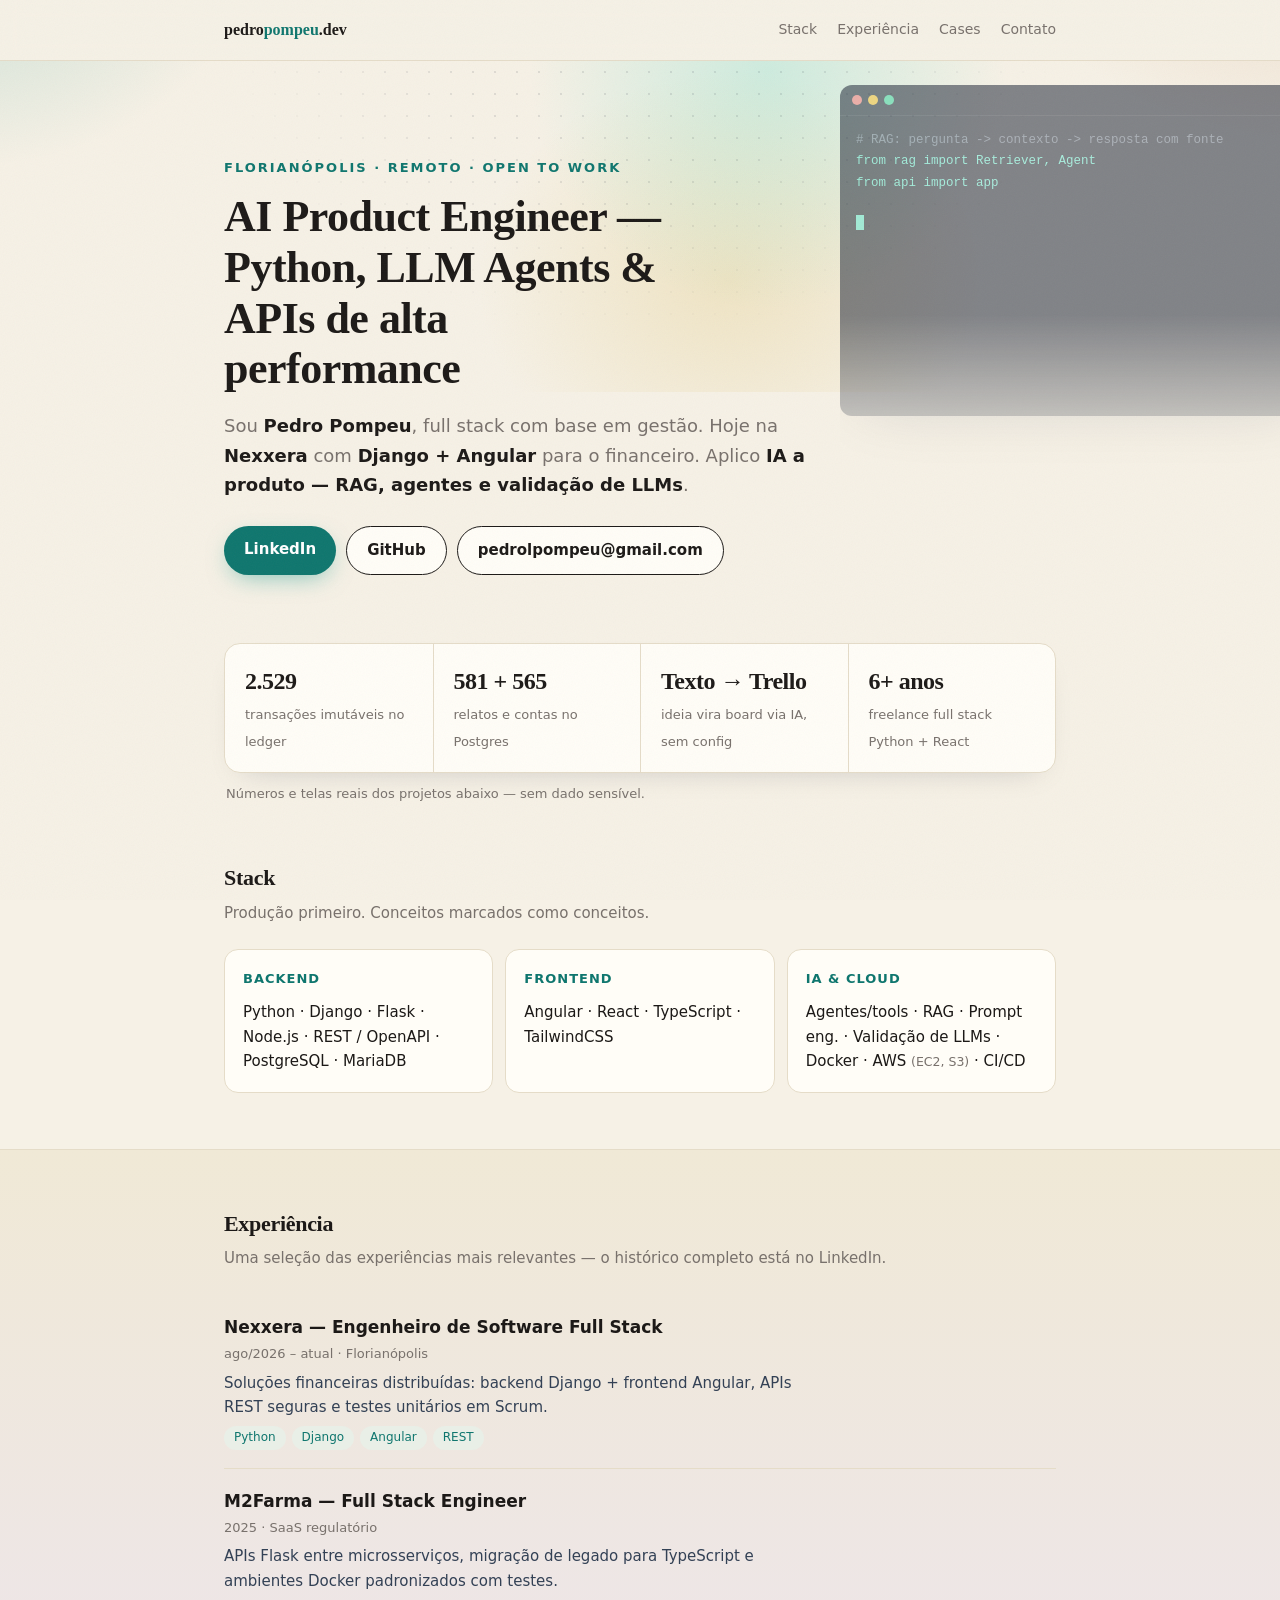
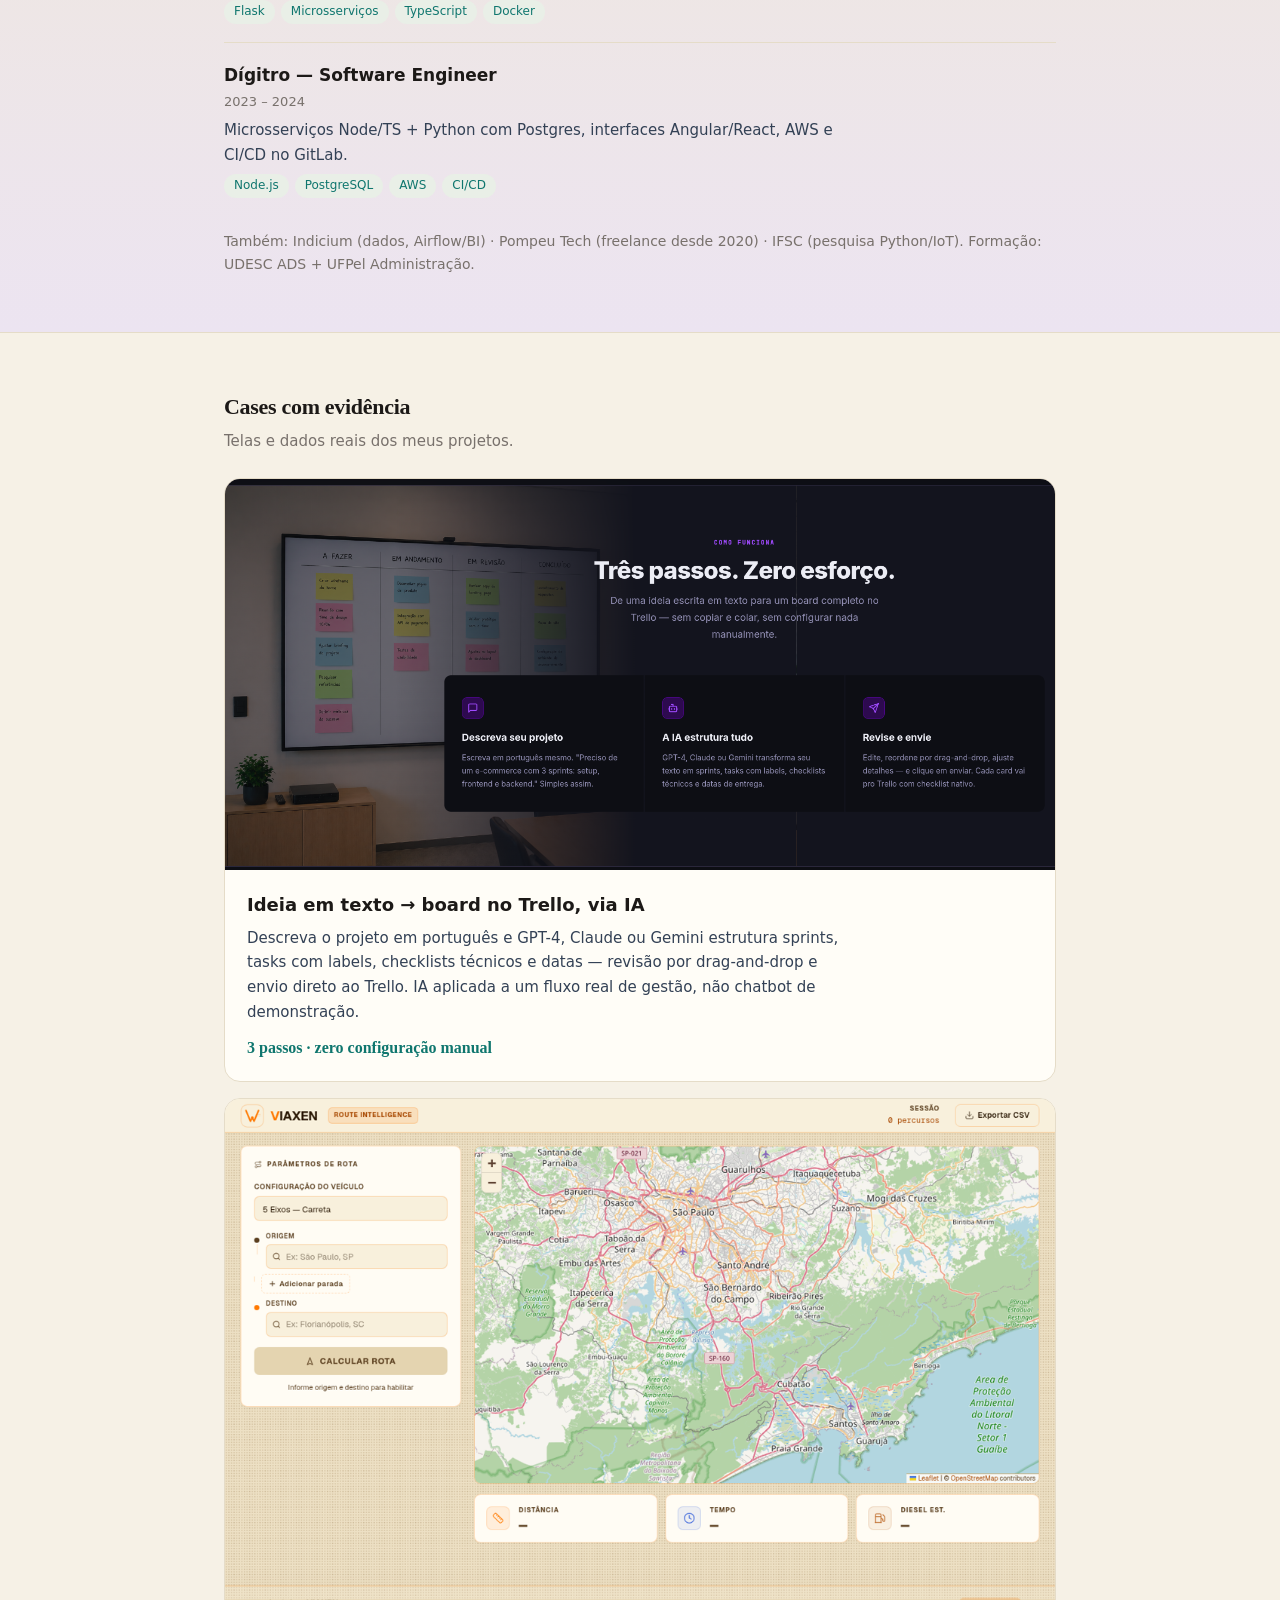
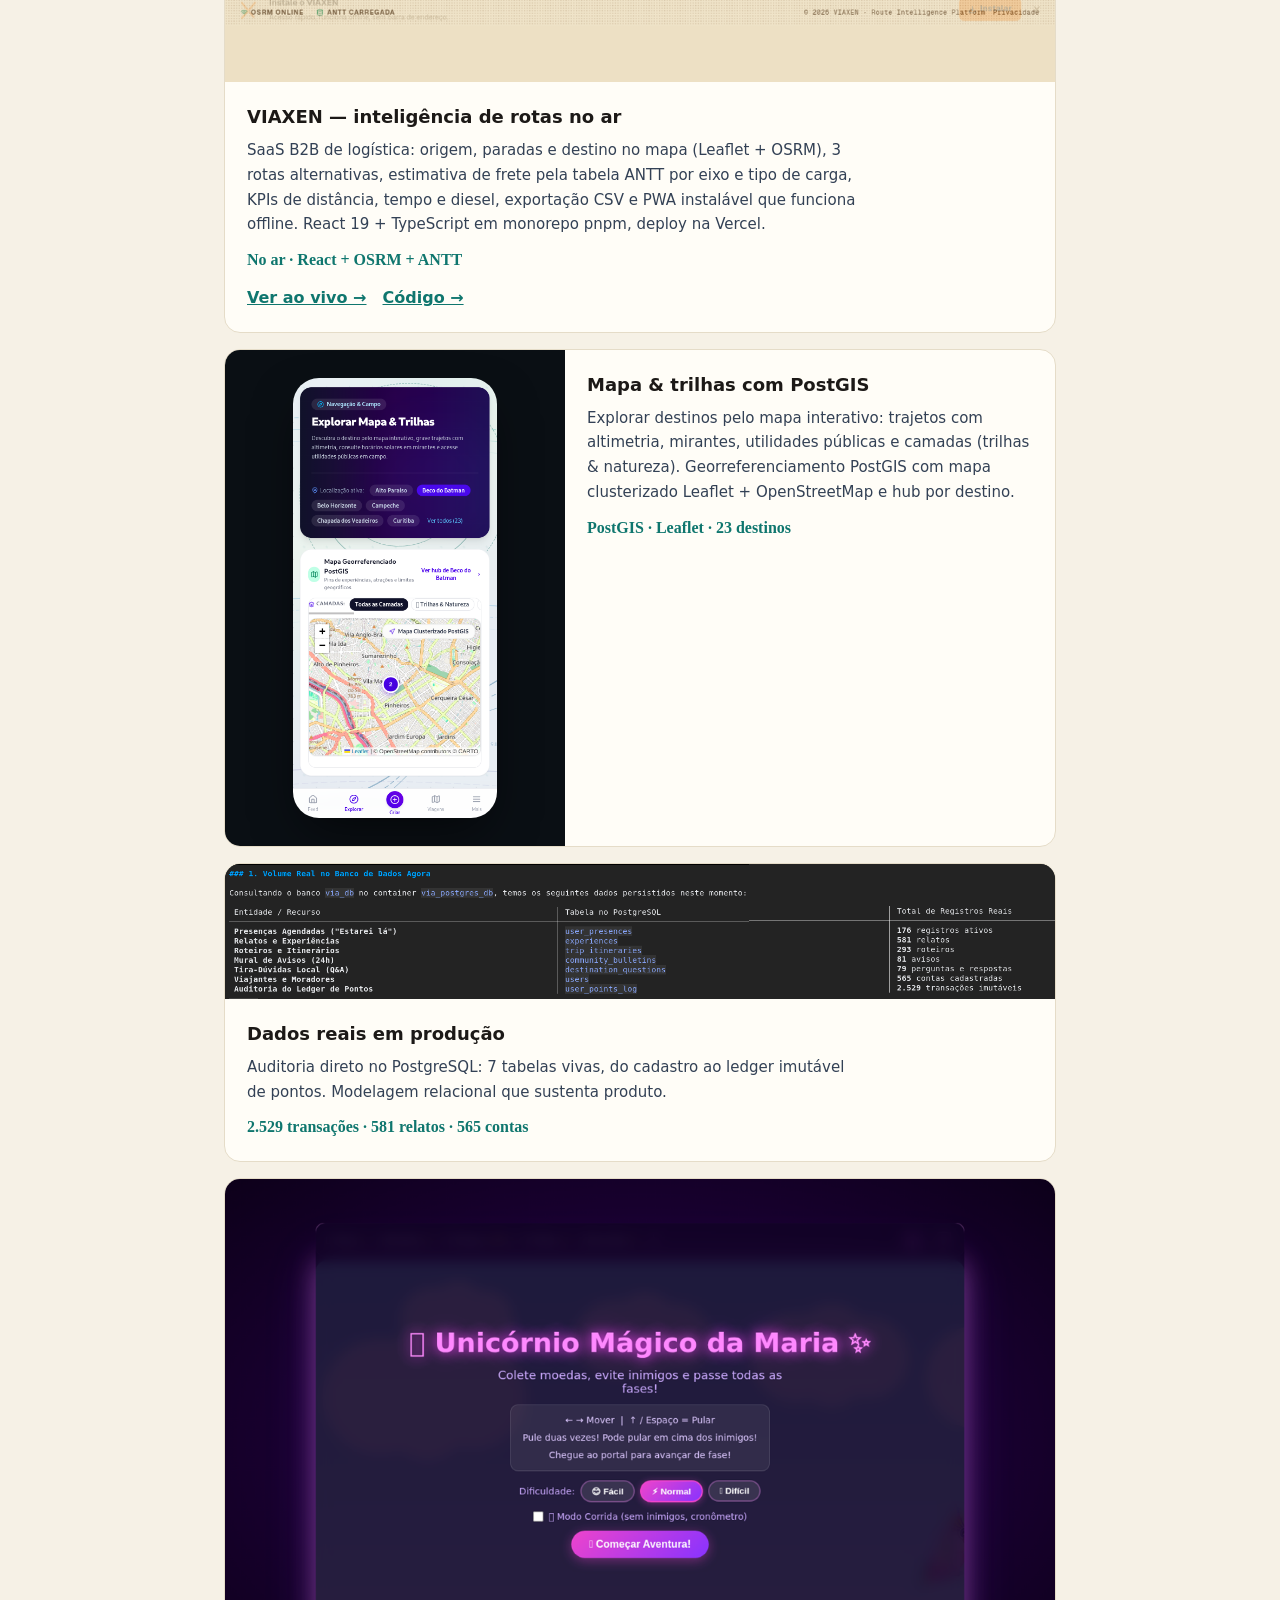
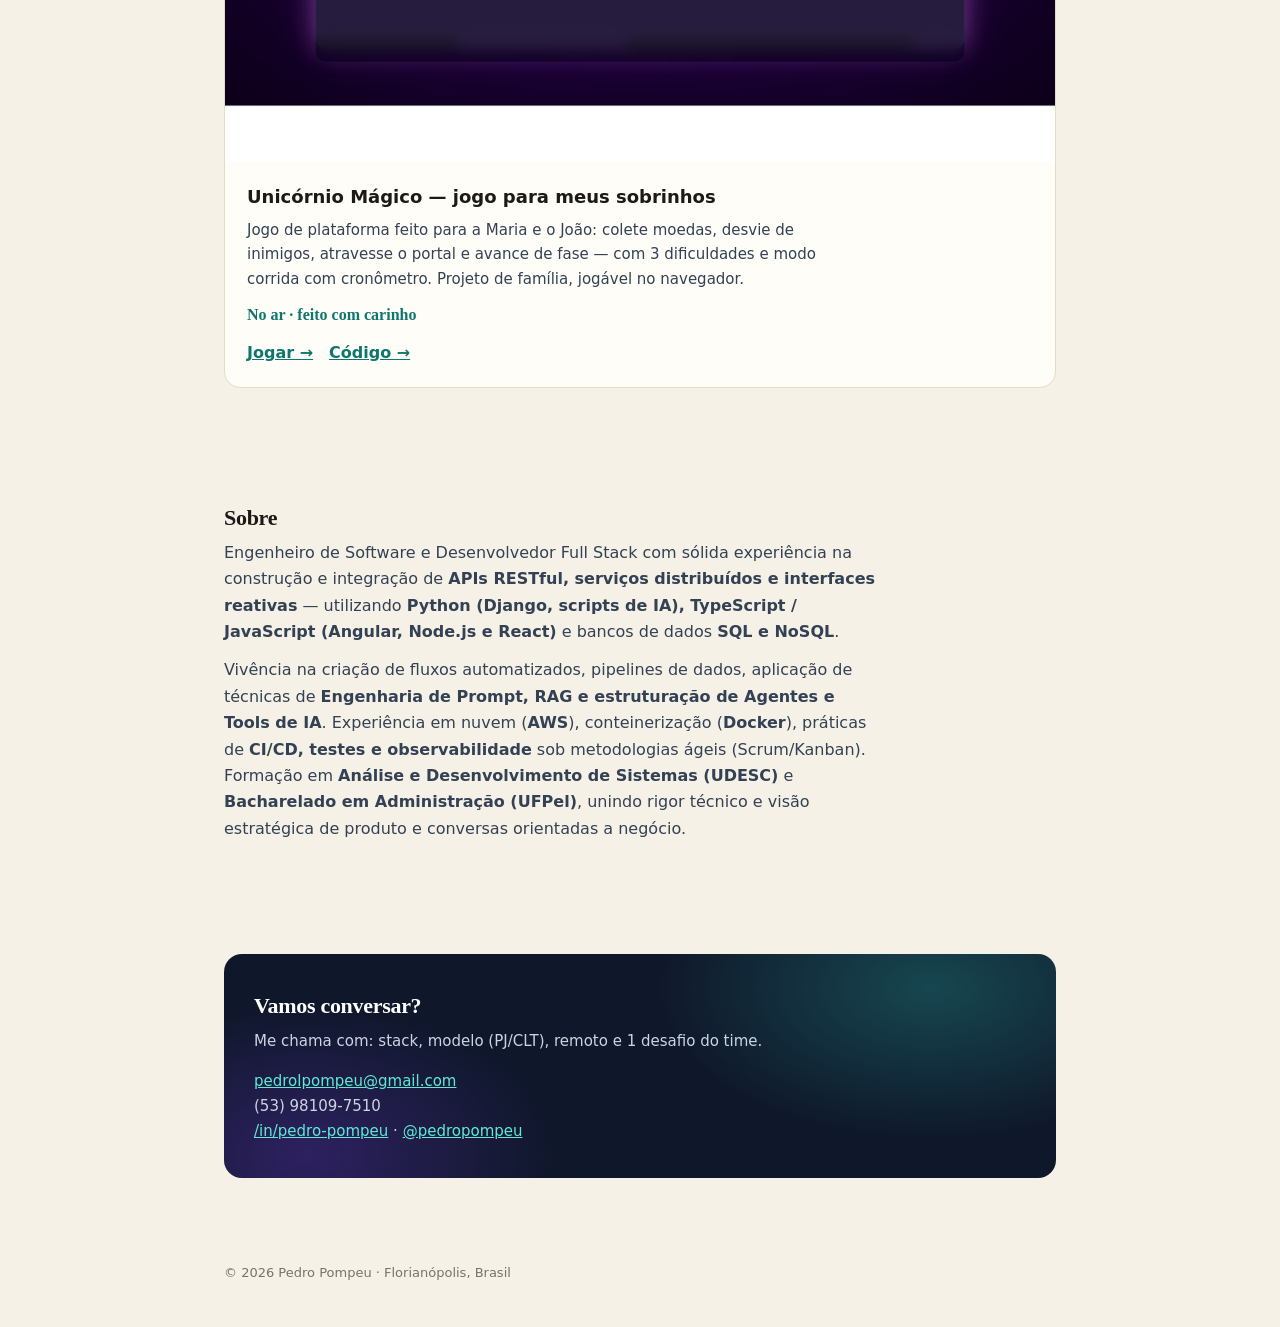
==== index.html @ a9ca07fe "feat: add AI Product Engineer portfolio page" ====
<!DOCTYPE html>
<html lang="pt-BR">
<head>
<meta charset="UTF-8">
<meta name="viewport" content="width=device-width, initial-scale=1.0">
<title>Pedro Pompeu — AI Product Engineer</title>
<meta name="description" content="Pedro Luiz Pompeu da Silva — Engenheiro de Software Full Stack. Python, Django, Angular, LLMs e RAG. APIs, microsserviços e dados. Florianópolis / Remoto.">
<link rel="icon" href="data:image/svg+xml,%3Csvg xmlns='http://www.w3.org/2000/svg' viewBox='0 0 64 64'%3E%3Crect width='64' height='64' rx='14' fill='%230d9488'/%3E%3Ctext x='32' y='44' font-family='system-ui' font-size='36' font-weight='800' fill='white' text-anchor='middle'%3EP%3C/text%3E%3C/svg%3E">
<style>
:root{--bg:#F6F1E6;--paper:#FFFDF7;--ink:#1C1917;--mut:#78716C;--line:#E5DCC8;--acc:#0F766E;--acc-soft:#E9EFE7}
*{box-sizing:border-box;margin:0;padding:0}
html{scroll-behavior:smooth}
body{background:var(--bg);color:var(--ink);font-family:system-ui,-apple-system,"Segoe UI",Roboto,sans-serif;line-height:1.65;-webkit-font-smoothing:antialiased;overflow-x:hidden}
body::after{content:"";position:fixed;inset:0;pointer-events:none;z-index:50;opacity:.07;background-image:url("data:image/svg+xml,%3Csvg xmlns='http://www.w3.org/2000/svg' width='140' height='140'%3E%3Cfilter id='n'%3E%3CfeTurbulence type='fractalNoise' baseFrequency='.9' numOctaves='2'/%3E%3C/filter%3E%3Crect width='140' height='140' filter='url(%23n)' opacity='.6'/%3E%3C/svg%3E")}
.wrap{max-width:880px;margin:0 auto;padding:0 24px;position:relative}
a{color:var(--acc)}
header{position:sticky;top:0;background:rgba(246,241,230,.9);backdrop-filter:blur(10px);border-bottom:1px solid var(--line);z-index:20}
nav{display:flex;align-items:center;justify-content:space-between;height:60px}
.brand{font-weight:800;color:var(--ink);text-decoration:none}.brand span{color:var(--acc)}
.menu{display:flex;gap:20px;font-size:14px}.menu a{color:var(--mut);text-decoration:none}.menu a:hover{color:var(--ink)}
@media(max-width:640px){.menu{display:none}}
.hero{position:relative;padding:96px 0 60px;overflow:hidden}
.hero::before{content:"";position:absolute;inset:-40% -20% auto;height:560px;background:radial-gradient(420px 320px at 12% 20%,rgba(13,148,136,.20),transparent 70%),radial-gradient(480px 360px at 88% 10%,rgba(196,132,88,.24),transparent 70%),radial-gradient(360px 300px at 55% 80%,rgba(212,175,55,.20),transparent 70%);pointer-events:none}
.hero::after{content:"";position:absolute;inset:0;background-image:radial-gradient(rgba(15,23,42,.10) 1px,transparent 1px);background-size:22px 22px;mask-image:radial-gradient(560px 380px at 50% 0%,#000 30%,transparent 75%);pointer-events:none}
.codebg{position:absolute;top:24px;right:-40px;width:min(480px,60vw);height:420px;overflow:hidden;opacity:.5;pointer-events:none;mask-image:linear-gradient(180deg,#000 55%,transparent 98%);-webkit-mask-image:linear-gradient(180deg,#000 55%,transparent 98%)}
.codebg .win{background:#0f172a;border-radius:12px;box-shadow:0 24px 60px -24px rgba(15,23,42,.45);overflow:hidden}
.codebg .bar{display:flex;gap:6px;padding:10px 12px;border-bottom:1px solid rgba(255,255,255,.08)}
.codebg .bar i{width:10px;height:10px;border-radius:50%;background:#334155;display:block}
.codebg .bar i:first-child{background:#f87171}.codebg .bar i:nth-child(2){background:#fbbf24}.codebg .bar i:nth-child(3){background:#34d399}
#typed{padding:14px 16px;font-family:ui-monospace,SFMono-Regular,Menlo,Consolas,monospace;font-size:12.5px;line-height:1.7;color:#cbd5e1;min-height:300px;white-space:pre-wrap}
#typed .k{color:#5eead4}#typed .s{color:#fbbf24}#typed .c{color:#64748b}#typed .f{color:#a5b4fc}
#typed .caret{display:inline-block;width:8px;height:15px;background:#5eead4;vertical-align:-2px;animation:blink 1s steps(1) infinite}
@keyframes blink{50%{opacity:0}}
#glow{position:absolute;width:520px;height:520px;border-radius:50%;pointer-events:none;background:radial-gradient(circle,rgba(45,212,191,.20),transparent 65%);transform:translate(-50%,-50%);left:60%;top:10px;transition:left .18s ease-out,top .18s ease-out}
.eyebrow{color:var(--acc);font-size:13px;font-weight:700;letter-spacing:2px;text-transform:uppercase;position:relative}
h1{font-size:clamp(30px,4.6vw,44px);line-height:1.15;letter-spacing:-.5px;margin:14px 0 16px;max-width:20ch;position:relative}
.lead{color:var(--mut);font-size:18px;max-width:54ch;position:relative}
.lead b{color:var(--ink)}
.cta{display:flex;flex-wrap:wrap;gap:10px;margin-top:26px;position:relative}
.btn{display:inline-block;padding:11px 20px;border-radius:999px;font-weight:700;font-size:15px;text-decoration:none;transition:transform .15s ease,box-shadow .15s ease}
.btn:hover{transform:translateY(-2px)}
.btn-p{background:var(--acc);color:#fff;box-shadow:0 8px 24px -8px rgba(13,148,136,.55)}.btn-p:hover{background:#0f766e}
.btn-g{border:1.5px solid var(--ink);color:var(--ink);background:var(--paper)}.btn-g:hover{border-color:var(--ink)}
@media(max-width:900px){.codebg{opacity:.18;right:-120px}}
.metrics{display:grid;grid-template-columns:repeat(4,1fr);border:1px solid var(--line);border-radius:16px;overflow:hidden;margin:8px 0;background:var(--paper);box-shadow:0 12px 32px -20px rgba(15,23,42,.25)}
@media(max-width:640px){.metrics{grid-template-columns:repeat(2,1fr)}}
.m{padding:18px 20px;border-left:1px solid var(--line)}.m:first-child{border-left:0}
@media(max-width:640px){.m:nth-child(3){border-left:0}.m{border-top:1px solid var(--line)}.m:nth-child(-n+2){border-top:0}}
.m b{font-size:24px;display:block;letter-spacing:-.5px}
h1,h2,.brand,.m b,.case .num{font-family:Georgia,'Times New Roman',serif}.m span{color:var(--mut);font-size:13px}
.src{color:var(--mut);font-size:13px;margin:10px 2px 0}
section{padding:56px 0}
.band{background:linear-gradient(180deg,#F0E9D6 0%,#ECE4F1 100%);border-top:1px solid var(--line);border-bottom:1px solid var(--line)}
h2{font-size:22px;letter-spacing:-.3px;margin-bottom:4px}
.kicker{color:var(--mut);font-size:15px;margin-bottom:24px}
.grid3{display:grid;grid-template-columns:repeat(3,1fr);gap:12px}
@media(max-width:640px){.grid3{grid-template-columns:1fr}}
.skill{border:1px solid var(--line);border-radius:14px;padding:18px;background:var(--paper);transition:transform .15s ease,box-shadow .15s ease}
.skill:hover{transform:translateY(-3px);box-shadow:0 16px 32px -20px rgba(15,23,42,.3)}
.skill h3{font-size:13px;text-transform:uppercase;letter-spacing:1px;color:var(--acc);margin-bottom:10px}
.skill p{font-size:15px}
.skill small{color:var(--mut)}
.job{padding:18px 0;border-top:1px solid var(--line)}
.job:first-of-type{border-top:0}
.job h3{font-size:17px}
.job .when{color:var(--mut);font-size:13px;margin:2px 0 6px}
.job p{color:#334155;font-size:15px;max-width:64ch}
.tag{display:inline-block;font-size:12px;background:var(--acc-soft);color:#0f766e;border-radius:999px;padding:2px 10px;margin:6px 6px 0 0}
.more{color:var(--mut);font-size:14px;padding-top:14px}
.cases{display:grid;grid-template-columns:1fr;gap:16px}
.case{border:1px solid var(--line);border-radius:16px;overflow:hidden;background:var(--paper);transition:transform .18s ease,box-shadow .18s ease}
.case:hover{transform:translateY(-4px);box-shadow:0 24px 48px -24px rgba(15,23,42,.35)}
.case.wide{grid-column:1/-1}
.case img{display:block;width:100%;height:auto;background:#0a0f14}
.hbox{display:grid;grid-template-columns:340px 1fr}
.hbox .shot{background:#0a0f14;display:flex;align-items:center;justify-content:center;padding:28px 20px}
.hbox .shot img{width:auto;max-width:100%;height:440px;border-radius:26px;box-shadow:0 20px 50px -12px rgba(0,0,0,.6)}
@media(max-width:720px){.hbox{grid-template-columns:1fr}.hbox .shot img{height:400px}}
.dbgrid{display:grid;grid-template-columns:1.71fr 1fr;gap:0;background:#0a0f14}
.dbgrid img{display:block;width:100%;height:auto}
@media(max-width:720px){.dbgrid{grid-template-columns:1fr}}
.case .body{padding:20px 22px}
.case h3{font-size:18px;margin-bottom:6px}
.case p{color:#334155;font-size:15px;max-width:64ch}
.case .num{display:inline-block;margin-top:10px;font-weight:800;color:var(--acc)}
.ext{display:block;margin-top:12px}.ext a{font-weight:700;margin-right:16px}
.about p{font-size:16px;color:#334155;max-width:64ch}
.contact-card{position:relative;overflow:hidden;background:#0f172a;color:#fff;border-radius:18px;padding:34px 30px;display:flex;flex-wrap:wrap;gap:16px;align-items:center;justify-content:space-between}
.contact-card::before{content:"";position:absolute;inset:0;background:radial-gradient(400px 220px at 85% 15%,rgba(45,212,191,.25),transparent 70%),radial-gradient(360px 220px at 10% 90%,rgba(124,58,237,.28),transparent 70%);pointer-events:none}
.contact-card h2,.contact-card p,.contact-card div{position:relative}
.contact-card h2{color:#fff}
.contact-card p{color:#cbd5e1;font-size:15px}
.contact-card a{color:#5eead4}
footer{padding:28px 0 44px;color:var(--mut);font-size:13px}
.rv{opacity:0;transform:translateY(16px)}
.rv.on{opacity:1;transform:none;transition:opacity .6s ease,transform .6s ease}
@media(prefers-reduced-motion:reduce){.rv{opacity:1;transform:none}#glow,.codebg{display:none}}
</style>
<script type="application/ld+json">
{"@context":"https://schema.org","@type":"Person","name":"Pedro Luiz Pompeu da Silva","jobTitle":"AI Product Engineer","address":{"@type":"PostalAddress","addressLocality":"Florianópolis","addressCountry":"BR"},"knowsAbout":["Python","Django","Angular","React","LLM Agents","RAG","REST APIs","PostgreSQL","Docker","AWS"],"sameAs":["https://www.linkedin.com/in/pedro-pompeu/","https://github.com/pedropompeu"]}
</script>
</head>
<body>

<header><div class="wrap"><nav>
<a class="brand" href="#">pedro<span>pompeu</span>.dev</a>
<div class="menu"><a href="#stack">Stack</a><a href="#exp">Experiência</a><a href="#cases">Cases</a><a href="#contato">Contato</a></div>
</nav></div></header>

<div class="hero" id="hero"><div id="glow"></div>
<div class="codebg" id="codebg" aria-hidden="true"><div class="win"><div class="bar"><i></i><i></i><i></i></div><div id="typed"></div></div></div>
<div class="wrap">
<div class="eyebrow">Florianópolis · Remoto · Open to work</div>
<h1>AI Product Engineer — Python, LLM Agents &amp; APIs de alta performance</h1>
<p class="lead">Sou <b>Pedro Pompeu</b>, full stack com base em gestão. Hoje na <b>Nexxera</b> com <b>Django + Angular</b> para o financeiro. Aplico <b>IA a produto — RAG, agentes e validação de LLMs</b>.</p>
<div class="cta">
<a class="btn btn-p" href="https://www.linkedin.com/in/pedro-pompeu/" target="_blank" rel="noopener">LinkedIn</a>
<a class="btn btn-g" href="https://github.com/pedropompeu" target="_blank" rel="noopener">GitHub</a>
<a class="btn btn-g" href="mailto:pedrolpompeu@gmail.com">pedrolpompeu@gmail.com</a>
</div>
</div></div>

<div class="wrap">
<div class="metrics rv">
<div class="m"><b>2.529</b><span>transações imutáveis no ledger</span></div>
<div class="m"><b>581 + 565</b><span>relatos e contas no Postgres</span></div>
<div class="m"><b>Texto → Trello</b><span>ideia vira board via IA, sem config</span></div>
<div class="m"><b>6+ anos</b><span>freelance full stack Python + React</span></div>
</div>
<p class="src">Números e telas reais dos projetos abaixo — sem dado sensível.</p>

<section id="stack">
<h2>Stack</h2>
<p class="kicker">Produção primeiro. Conceitos marcados como conceitos.</p>
<div class="grid3">
<div class="skill rv"><h3>Backend</h3><p>Python · Django · Flask · Node.js · REST / OpenAPI · PostgreSQL · MariaDB</p></div>
<div class="skill rv"><h3>Frontend</h3><p>Angular · React · TypeScript · TailwindCSS</p></div>
<div class="skill rv"><h3>IA &amp; Cloud</h3><p>Agentes/tools · RAG · Prompt eng. · Validação de LLMs · Docker · AWS <small>(EC2, S3)</small> · CI/CD</p></div>
</div>
</section>
</div>

<div class="band"><div class="wrap">
<section id="exp" style="border:0">
<h2>Experiência</h2>
<p class="kicker">Uma seleção das experiências mais relevantes — o histórico completo está no LinkedIn.</p>
<div class="job">
<h3>Nexxera — Engenheiro de Software Full Stack</h3>
<div class="when">ago/2026 – atual · Florianópolis</div>
<p>Soluções financeiras distribuídas: backend Django + frontend Angular, APIs REST seguras e testes unitários em Scrum.</p>
<span class="tag">Python</span><span class="tag">Django</span><span class="tag">Angular</span><span class="tag">REST</span>
</div>
<div class="job">
<h3>M2Farma — Full Stack Engineer</h3>
<div class="when">2025 · SaaS regulatório</div>
<p>APIs Flask entre microsserviços, migração de legado para TypeScript e ambientes Docker padronizados com testes.</p>
<span class="tag">Flask</span><span class="tag">Microsserviços</span><span class="tag">TypeScript</span><span class="tag">Docker</span>
</div>
<div class="job">
<h3>Dígitro — Software Engineer</h3>
<div class="when">2023 – 2024</div>
<p>Microsserviços Node/TS + Python com Postgres, interfaces Angular/React, AWS e CI/CD no GitLab.</p>
<span class="tag">Node.js</span><span class="tag">PostgreSQL</span><span class="tag">AWS</span><span class="tag">CI/CD</span>
</div>
<p class="more">Também: Indicium (dados, Airflow/BI) · Pompeu Tech (freelance desde 2020) · IFSC (pesquisa Python/IoT). Formação: UDESC ADS + UFPel Administração.</p>
</section>
</div></div>

<div class="wrap">
<section id="cases">
<h2>Cases com evidência</h2>
<p class="kicker">Telas e dados reais dos meus projetos.</p>
<div class="cases">
<div class="case wide rv">
<img src="assets/caso-trello-ia.png" alt="Landing do produto que transforma ideia em texto em board completo no Trello usando IA" loading="lazy">
<div class="body">
<h3>Ideia em texto → board no Trello, via IA</h3>
<p>Descreva o projeto em português e GPT-4, Claude ou Gemini estrutura sprints, tasks com labels, checklists técnicos e datas — revisão por drag-and-drop e envio direto ao Trello. IA aplicada a um fluxo real de gestão, não chatbot de demonstração.</p>
<span class="num">3 passos · zero configuração manual</span>
</div>
</div>
<div class="case wide rv">
<img src="assets/caso-viaxen.png" alt="VIAXEN Route Intelligence: cálculo de rota para carretas com mapa, distância, tempo e diesel estimado" loading="lazy">
<div class="body">
<h3>VIAXEN — inteligência de rotas no ar</h3>
<p>SaaS B2B de logística: origem, paradas e destino no mapa (Leaflet + OSRM), 3 rotas alternativas, estimativa de frete pela tabela ANTT por eixo e tipo de carga, KPIs de distância, tempo e diesel, exportação CSV e PWA instalável que funciona offline. React 19 + TypeScript em monorepo pnpm, deploy na Vercel.</p>
<span class="num">No ar · React + OSRM + ANTT</span>
<span class="ext"><a href="https://via-xen.vercel.app/" target="_blank" rel="noopener">Ver ao vivo →</a><a href="https://github.com/pedropompeu/ViaXen" target="_blank" rel="noopener">Código →</a></span>
</div>
</div>
<div class="case rv hbox">
<div class="shot"><img src="assets/caso-mapa-trilhas.png" alt="Tela Explorar Mapa e Trilhas: mapa georreferenciado PostGIS com camadas e destinos" loading="lazy"></div>
<div class="body">
<h3>Mapa &amp; trilhas com PostGIS</h3>
<p>Explorar destinos pelo mapa interativo: trajetos com altimetria, mirantes, utilidades públicas e camadas (trilhas &amp; natureza). Georreferenciamento PostGIS com mapa clusterizado Leaflet + OpenStreetMap e hub por destino.</p>
<span class="num">PostGIS · Leaflet · 23 destinos</span>
</div>
</div>
<div class="case wide rv">
<div class="dbgrid">
<img src="assets/caso-dados-reais.png" alt="Entidades e tabelas no PostgreSQL: presenças, relatos, roteiros, mural, perguntas, usuários e ledger" loading="lazy">
<img src="assets/caso-dados-totais.png" alt="Totais reais: 176 presenças, 581 relatos, 565 contas, 2.529 transações" loading="lazy">
</div>
<div class="body">
<h3>Dados reais em produção</h3>
<p>Auditoria direto no PostgreSQL: 7 tabelas vivas, do cadastro ao ledger imutável de pontos. Modelagem relacional que sustenta produto.</p>
<span class="num">2.529 transações · 581 relatos · 565 contas</span>
</div>
</div>
<div class="case wide rv">
<img src="assets/caso-jogo-maria-joao.png" alt="Jogo Unicórnio Mágico da Maria: tela inicial com dificuldades e botão Começar Aventura" loading="lazy">
<div class="body">
<h3>Unicórnio Mágico — jogo para meus sobrinhos</h3>
<p>Jogo de plataforma feito para a Maria e o João: colete moedas, desvie de inimigos, atravesse o portal e avance de fase — com 3 dificuldades e modo corrida com cronômetro. Projeto de família, jogável no navegador.</p>
<span class="num">No ar · feito com carinho</span>
<span class="ext"><a href="https://sobrinhosdotiopedro.netlify.app/" target="_blank" rel="noopener">Jogar →</a><a href="https://github.com/pedropompeu/Jogo-Maria-Joao" target="_blank" rel="noopener">Código →</a></span>
</div>
</div>
</div>
</section>

<section id="sobre">
<div class="about">
<h2>Sobre</h2>
<p>Engenheiro de Software e Desenvolvedor Full Stack com sólida experiência na construção e integração de <b>APIs RESTful, serviços distribuídos e interfaces reativas</b> — utilizando <b>Python (Django, scripts de IA), TypeScript / JavaScript (Angular, Node.js e React)</b> e bancos de dados <b>SQL e NoSQL</b>.</p>
<p style="margin-top:12px">Vivência na criação de fluxos automatizados, pipelines de dados, aplicação de técnicas de <b>Engenharia de Prompt, RAG e estruturação de Agentes e Tools de IA</b>. Experiência em nuvem (<b>AWS</b>), conteinerização (<b>Docker</b>), práticas de <b>CI/CD, testes e observabilidade</b> sob metodologias ágeis (Scrum/Kanban). Formação em <b>Análise e Desenvolvimento de Sistemas (UDESC)</b> e <b>Bacharelado em Administração (UFPel)</b>, unindo rigor técnico e visão estratégica de produto e conversas orientadas a negócio.</p>
</div>
</section>

<section id="contato">
<div class="contact-card rv">
<div>
<h2>Vamos conversar?</h2>
<p>Me chama com: stack, modelo (PJ/CLT), remoto e 1 desafio do time.</p>
</div>
<div>
<p><a href="mailto:pedrolpompeu@gmail.com">pedrolpompeu@gmail.com</a><br>(53) 98109-7510<br><a href="https://www.linkedin.com/in/pedro-pompeu/" target="_blank" rel="noopener">/in/pedro-pompeu</a> · <a href="https://github.com/pedropompeu" target="_blank" rel="noopener">@pedropompeu</a></p>
</div>
</div>
</section>
</div>

<footer><div class="wrap">© <span id="y"></span> Pedro Pompeu · Florianópolis, Brasil</div></footer>
<script>
document.getElementById('y').textContent=new Date().getFullYear();
/* Typing code backdrop (KreaKodo-style, light identity) */
var LINES=[
['c','# RAG: pergunta -> contexto -> resposta com fonte'],
['k','from rag import Retriever, Agent'],
['k','from api import app'],
['',''],
['f','retriever ','= Retriever('],
['s','    source="docs-regulatorios", top_k=6,'],
['f','    ','rerank=True'],
['f',')'],
['',''],
['k','@app.post','(','/ask',')'],
['k','def ','f','ask','(q: Query):'],
['f','    ctx ','= retriever.search(q.text)'],
['f','    ans ','= Agent(','model="llm"',').answer(q.text, ctx)'],
['k','    return ','{"answer": ans.text, "sources": ctx.cites}']
];
var typed=document.getElementById('typed'),li=0,ci=0,buf=[];
function esc(s){return s.replace(/&/g,'&amp;').replace(/</g,'&lt;')}
function render(){var h='';for(var i=0;i<buf.length;i++)h+=buf[i];typed.innerHTML=h+'<span class="caret"></span>'}
function tick(){
  if(li>=LINES.length){setTimeout(function(){li=0;ci=0;buf=[];render();setTimeout(tick,600)},4200);return}
  var line=LINES[li],html='';
  for(var p=0;p<line.length;p+=2){var cls=line[p],txt=line[p+1]||'';var part=txt.slice(0,Math.max(0,ci-(p/2)*40));if(cls)html+='<span class="'+cls+'">'+esc(part)+'</span>';else html+=esc(part)}
  buf[li]=html+'\n';render();
  ci+=7;var full=line.filter(function(_,i){return i%2===1}).join('').length;
  if(ci>full+40){li++;ci=0;setTimeout(tick,180);return}
  setTimeout(tick,42);
}
if(!window.matchMedia('(prefers-reduced-motion: reduce)').matches){tick()}else{li=LINES.length;buf=LINES.map(function(l){return ''});render()}
/* Mouse parallax + glow */
var hero=document.getElementById('hero'),glow=document.getElementById('glow'),codebg=document.getElementById('codebg');
hero.addEventListener('mousemove',function(e){var r=hero.getBoundingClientRect(),x=e.clientX-r.left,y=e.clientY-r.top;glow.style.left=x+'px';glow.style.top=y+'px';var dx=(x/r.width-.5),dy=(y/r.height-.5);codebg.style.transform='translate('+(-dx*22)+'px,'+(-dy*16)+'px)'});
/* Scroll reveal */
var io=new IntersectionObserver(function(es){es.forEach(function(e){if(e.isIntersecting){e.target.classList.add('on');io.unobserve(e.target)}})},{threshold:.12});
document.querySelectorAll('.rv').forEach(function(el){io.observe(el)});
</script>
</body>
</html>
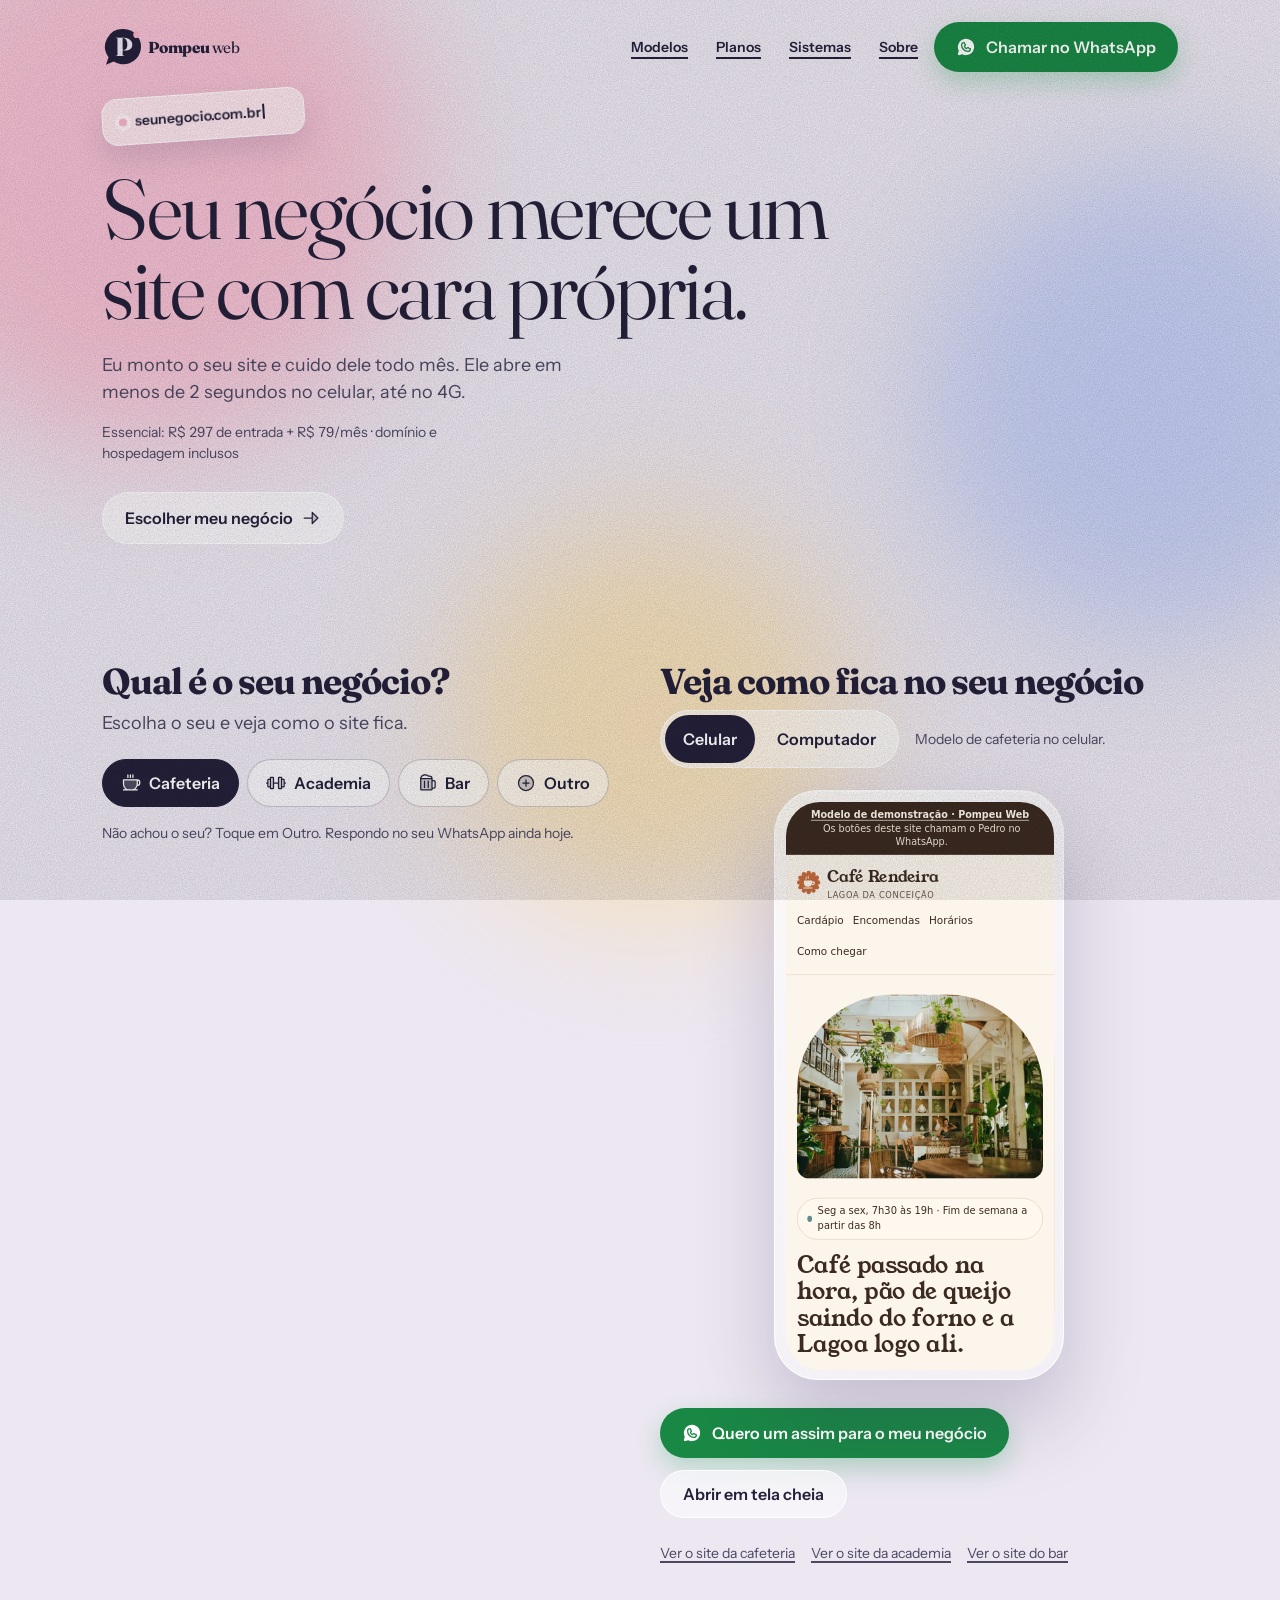
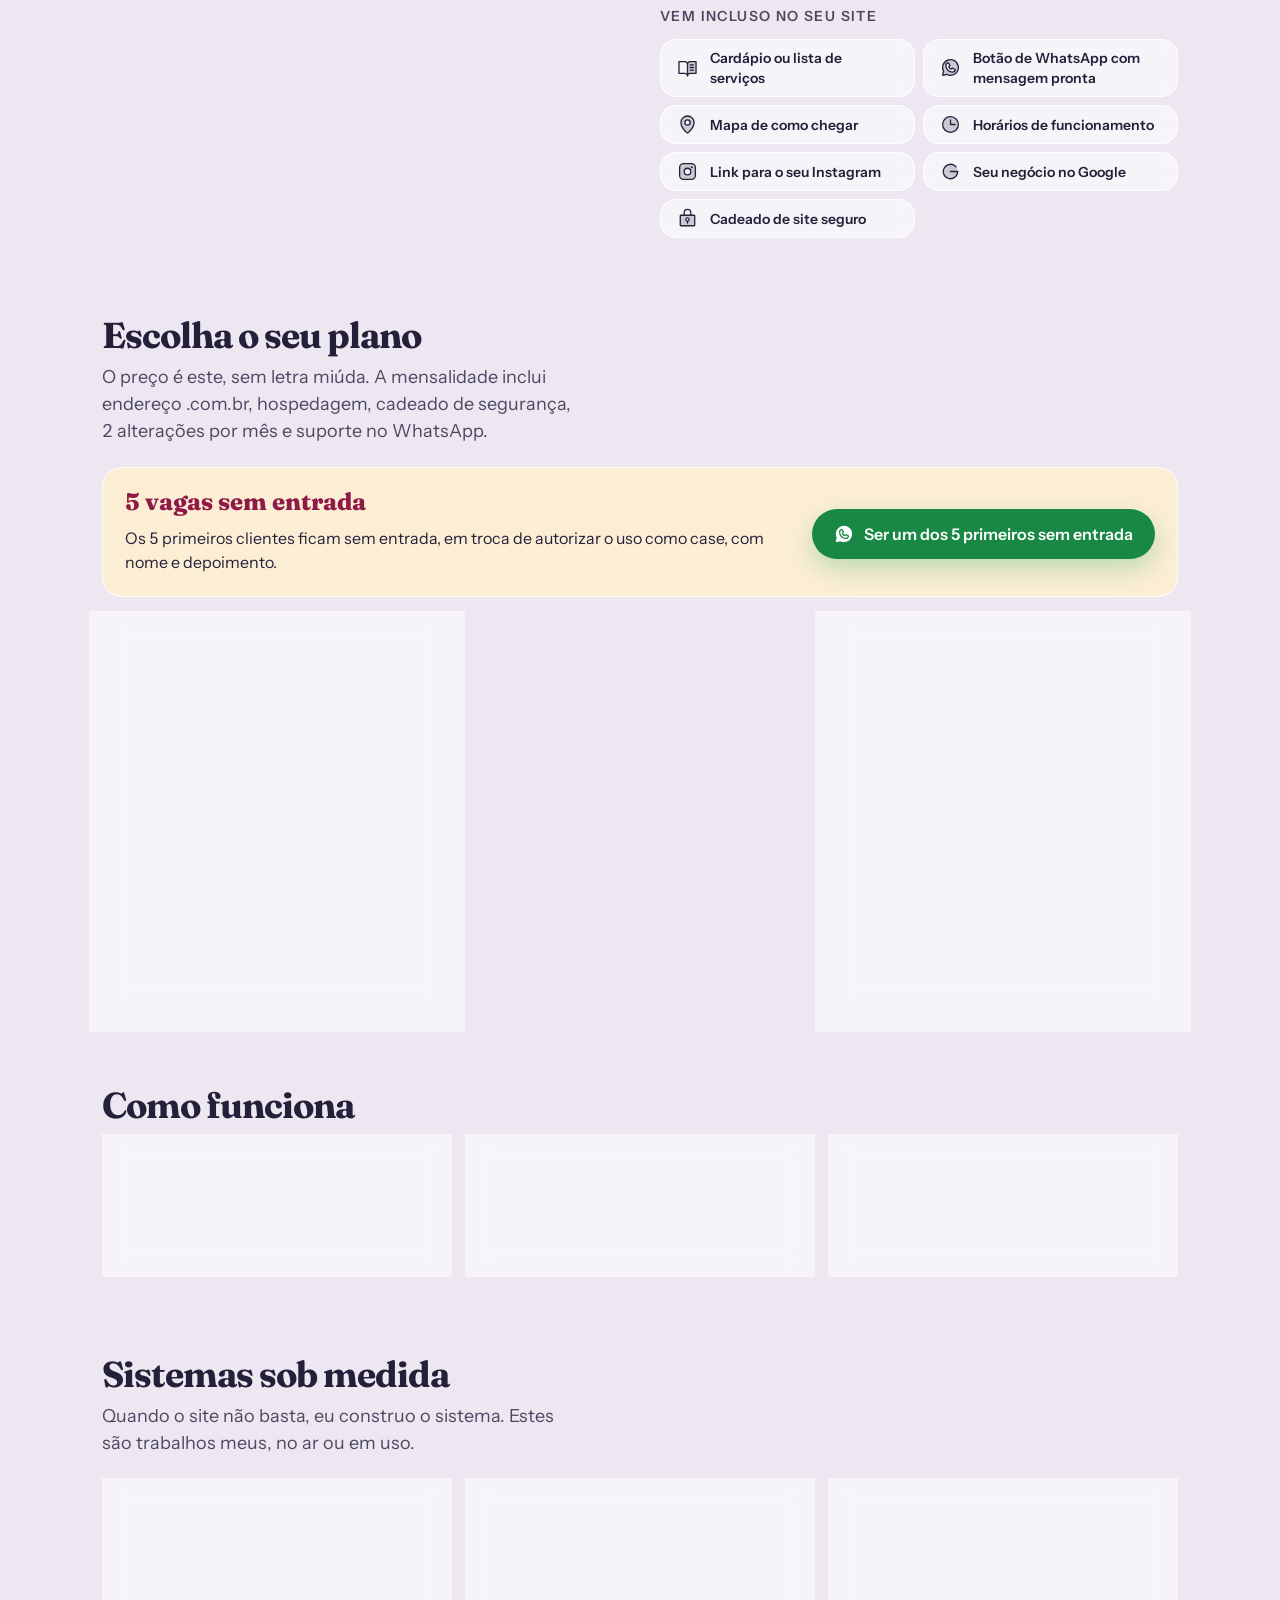
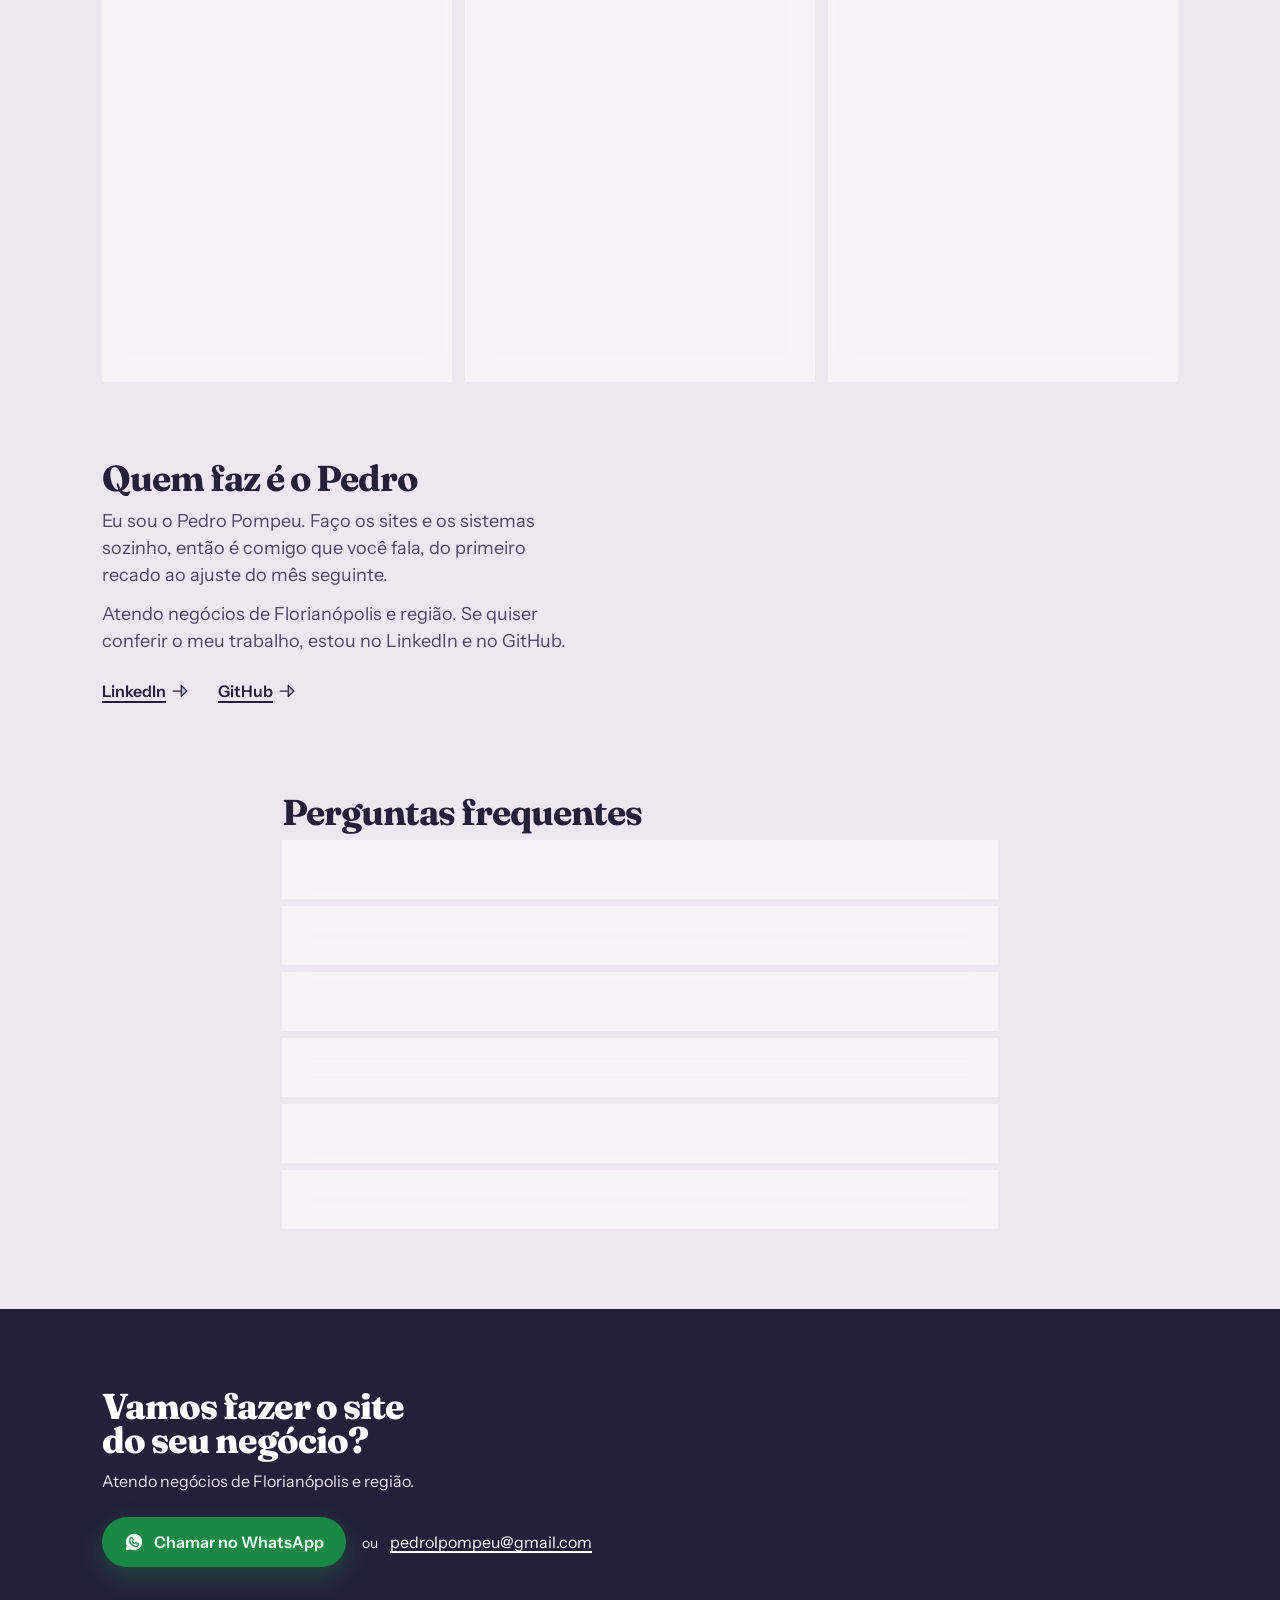
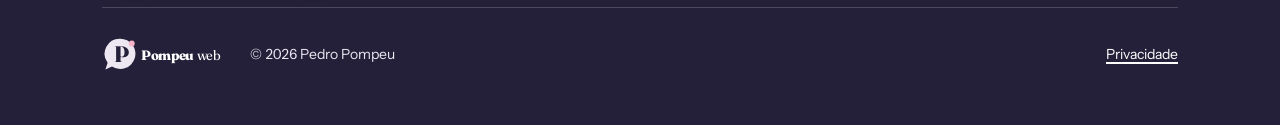
==== commit d68418fe: "feat: replace portfolio with pompeu web site until first client" ====
--- a/index.html
+++ b/index.html
@@ -1,284 +1,241 @@
-<!DOCTYPE html>
+<!doctype html>
 <html lang="pt-BR">
 <head>
-<meta charset="UTF-8">
-<meta name="viewport" content="width=device-width, initial-scale=1.0">
-<title>Pedro Pompeu — AI Product Engineer</title>
-<meta name="description" content="Pedro Luiz Pompeu da Silva — Engenheiro de Software Full Stack. Python, Django, Angular, LLMs e RAG. APIs, microsserviços e dados. Florianópolis / Remoto.">
-<link rel="icon" href="data:image/svg+xml,%3Csvg xmlns='http://www.w3.org/2000/svg' viewBox='0 0 64 64'%3E%3Crect width='64' height='64' rx='14' fill='%230d9488'/%3E%3Ctext x='32' y='44' font-family='system-ui' font-size='36' font-weight='800' fill='white' text-anchor='middle'%3EP%3C/text%3E%3C/svg%3E">
-<style>
-:root{--bg:#F6F1E6;--paper:#FFFDF7;--ink:#1C1917;--mut:#78716C;--line:#E5DCC8;--acc:#0F766E;--acc-soft:#E9EFE7}
-*{box-sizing:border-box;margin:0;padding:0}
-html{scroll-behavior:smooth}
-body{background:var(--bg);color:var(--ink);font-family:system-ui,-apple-system,"Segoe UI",Roboto,sans-serif;line-height:1.65;-webkit-font-smoothing:antialiased;overflow-x:hidden}
-body::after{content:"";position:fixed;inset:0;pointer-events:none;z-index:50;opacity:.07;background-image:url("data:image/svg+xml,%3Csvg xmlns='http://www.w3.org/2000/svg' width='140' height='140'%3E%3Cfilter id='n'%3E%3CfeTurbulence type='fractalNoise' baseFrequency='.9' numOctaves='2'/%3E%3C/filter%3E%3Crect width='140' height='140' filter='url(%23n)' opacity='.6'/%3E%3C/svg%3E")}
-.wrap{max-width:880px;margin:0 auto;padding:0 24px;position:relative}
-a{color:var(--acc)}
-header{position:sticky;top:0;background:rgba(246,241,230,.9);backdrop-filter:blur(10px);border-bottom:1px solid var(--line);z-index:20}
-nav{display:flex;align-items:center;justify-content:space-between;height:60px}
-.brand{font-weight:800;color:var(--ink);text-decoration:none}.brand span{color:var(--acc)}
-.menu{display:flex;gap:20px;font-size:14px}.menu a{color:var(--mut);text-decoration:none}.menu a:hover{color:var(--ink)}
-@media(max-width:640px){.menu{display:none}}
-.hero{position:relative;padding:96px 0 60px;overflow:hidden}
-.hero::before{content:"";position:absolute;inset:-40% -20% auto;height:560px;background:radial-gradient(420px 320px at 12% 20%,rgba(13,148,136,.20),transparent 70%),radial-gradient(480px 360px at 88% 10%,rgba(196,132,88,.24),transparent 70%),radial-gradient(360px 300px at 55% 80%,rgba(212,175,55,.20),transparent 70%);pointer-events:none}
-.hero::after{content:"";position:absolute;inset:0;background-image:radial-gradient(rgba(15,23,42,.10) 1px,transparent 1px);background-size:22px 22px;mask-image:radial-gradient(560px 380px at 50% 0%,#000 30%,transparent 75%);pointer-events:none}
-.codebg{position:absolute;top:24px;right:-40px;width:min(480px,60vw);height:420px;overflow:hidden;opacity:.5;pointer-events:none;mask-image:linear-gradient(180deg,#000 55%,transparent 98%);-webkit-mask-image:linear-gradient(180deg,#000 55%,transparent 98%)}
-.codebg .win{background:#0f172a;border-radius:12px;box-shadow:0 24px 60px -24px rgba(15,23,42,.45);overflow:hidden}
-.codebg .bar{display:flex;gap:6px;padding:10px 12px;border-bottom:1px solid rgba(255,255,255,.08)}
-.codebg .bar i{width:10px;height:10px;border-radius:50%;background:#334155;display:block}
-.codebg .bar i:first-child{background:#f87171}.codebg .bar i:nth-child(2){background:#fbbf24}.codebg .bar i:nth-child(3){background:#34d399}
-#typed{padding:14px 16px;font-family:ui-monospace,SFMono-Regular,Menlo,Consolas,monospace;font-size:12.5px;line-height:1.7;color:#cbd5e1;min-height:300px;white-space:pre-wrap}
-#typed .k{color:#5eead4}#typed .s{color:#fbbf24}#typed .c{color:#64748b}#typed .f{color:#a5b4fc}
-#typed .caret{display:inline-block;width:8px;height:15px;background:#5eead4;vertical-align:-2px;animation:blink 1s steps(1) infinite}
-@keyframes blink{50%{opacity:0}}
-#glow{position:absolute;width:520px;height:520px;border-radius:50%;pointer-events:none;background:radial-gradient(circle,rgba(45,212,191,.20),transparent 65%);transform:translate(-50%,-50%);left:60%;top:10px;transition:left .18s ease-out,top .18s ease-out}
-.eyebrow{color:var(--acc);font-size:13px;font-weight:700;letter-spacing:2px;text-transform:uppercase;position:relative}
-h1{font-size:clamp(30px,4.6vw,44px);line-height:1.15;letter-spacing:-.5px;margin:14px 0 16px;max-width:20ch;position:relative}
-.lead{color:var(--mut);font-size:18px;max-width:54ch;position:relative}
-.lead b{color:var(--ink)}
-.cta{display:flex;flex-wrap:wrap;gap:10px;margin-top:26px;position:relative}
-.btn{display:inline-block;padding:11px 20px;border-radius:999px;font-weight:700;font-size:15px;text-decoration:none;transition:transform .15s ease,box-shadow .15s ease}
-.btn:hover{transform:translateY(-2px)}
-.btn-p{background:var(--acc);color:#fff;box-shadow:0 8px 24px -8px rgba(13,148,136,.55)}.btn-p:hover{background:#0f766e}
-.btn-g{border:1.5px solid var(--ink);color:var(--ink);background:var(--paper)}.btn-g:hover{border-color:var(--ink)}
-@media(max-width:900px){.codebg{opacity:.18;right:-120px}}
-.metrics{display:grid;grid-template-columns:repeat(4,1fr);border:1px solid var(--line);border-radius:16px;overflow:hidden;margin:8px 0;background:var(--paper);box-shadow:0 12px 32px -20px rgba(15,23,42,.25)}
-@media(max-width:640px){.metrics{grid-template-columns:repeat(2,1fr)}}
-.m{padding:18px 20px;border-left:1px solid var(--line)}.m:first-child{border-left:0}
-@media(max-width:640px){.m:nth-child(3){border-left:0}.m{border-top:1px solid var(--line)}.m:nth-child(-n+2){border-top:0}}
-.m b{font-size:24px;display:block;letter-spacing:-.5px}
-h1,h2,.brand,.m b,.case .num{font-family:Georgia,'Times New Roman',serif}.m span{color:var(--mut);font-size:13px}
-.src{color:var(--mut);font-size:13px;margin:10px 2px 0}
-section{padding:56px 0}
-.band{background:linear-gradient(180deg,#F0E9D6 0%,#ECE4F1 100%);border-top:1px solid var(--line);border-bottom:1px solid var(--line)}
-h2{font-size:22px;letter-spacing:-.3px;margin-bottom:4px}
-.kicker{color:var(--mut);font-size:15px;margin-bottom:24px}
-.grid3{display:grid;grid-template-columns:repeat(3,1fr);gap:12px}
-@media(max-width:640px){.grid3{grid-template-columns:1fr}}
-.skill{border:1px solid var(--line);border-radius:14px;padding:18px;background:var(--paper);transition:transform .15s ease,box-shadow .15s ease}
-.skill:hover{transform:translateY(-3px);box-shadow:0 16px 32px -20px rgba(15,23,42,.3)}
-.skill h3{font-size:13px;text-transform:uppercase;letter-spacing:1px;color:var(--acc);margin-bottom:10px}
-.skill p{font-size:15px}
-.skill small{color:var(--mut)}
-.job{padding:18px 0;border-top:1px solid var(--line)}
-.job:first-of-type{border-top:0}
-.job h3{font-size:17px}
-.job .when{color:var(--mut);font-size:13px;margin:2px 0 6px}
-.job p{color:#334155;font-size:15px;max-width:64ch}
-.tag{display:inline-block;font-size:12px;background:var(--acc-soft);color:#0f766e;border-radius:999px;padding:2px 10px;margin:6px 6px 0 0}
-.more{color:var(--mut);font-size:14px;padding-top:14px}
-.cases{display:grid;grid-template-columns:1fr;gap:16px}
-.case{border:1px solid var(--line);border-radius:16px;overflow:hidden;background:var(--paper);transition:transform .18s ease,box-shadow .18s ease}
-.case:hover{transform:translateY(-4px);box-shadow:0 24px 48px -24px rgba(15,23,42,.35)}
-.case.wide{grid-column:1/-1}
-.case img{display:block;width:100%;height:auto;background:#0a0f14}
-.hbox{display:grid;grid-template-columns:340px 1fr}
-.hbox .shot{background:#0a0f14;display:flex;align-items:center;justify-content:center;padding:28px 20px}
-.hbox .shot img{width:auto;max-width:100%;height:440px;border-radius:26px;box-shadow:0 20px 50px -12px rgba(0,0,0,.6)}
-@media(max-width:720px){.hbox{grid-template-columns:1fr}.hbox .shot img{height:400px}}
-.dbgrid{display:grid;grid-template-columns:1.71fr 1fr;gap:0;background:#0a0f14}
-.dbgrid img{display:block;width:100%;height:auto}
-@media(max-width:720px){.dbgrid{grid-template-columns:1fr}}
-.case .body{padding:20px 22px}
-.case h3{font-size:18px;margin-bottom:6px}
-.case p{color:#334155;font-size:15px;max-width:64ch}
-.case .num{display:inline-block;margin-top:10px;font-weight:800;color:var(--acc)}
-.ext{display:block;margin-top:12px}.ext a{font-weight:700;margin-right:16px}
-.about p{font-size:16px;color:#334155;max-width:64ch}
-.contact-card{position:relative;overflow:hidden;background:#0f172a;color:#fff;border-radius:18px;padding:34px 30px;display:flex;flex-wrap:wrap;gap:16px;align-items:center;justify-content:space-between}
-.contact-card::before{content:"";position:absolute;inset:0;background:radial-gradient(400px 220px at 85% 15%,rgba(45,212,191,.25),transparent 70%),radial-gradient(360px 220px at 10% 90%,rgba(124,58,237,.28),transparent 70%);pointer-events:none}
-.contact-card h2,.contact-card p,.contact-card div{position:relative}
-.contact-card h2{color:#fff}
-.contact-card p{color:#cbd5e1;font-size:15px}
-.contact-card a{color:#5eead4}
-footer{padding:28px 0 44px;color:var(--mut);font-size:13px}
-.rv{opacity:0;transform:translateY(16px)}
-.rv.on{opacity:1;transform:none;transition:opacity .6s ease,transform .6s ease}
-@media(prefers-reduced-motion:reduce){.rv{opacity:1;transform:none}#glow,.codebg{display:none}}
-</style>
+<meta charset="utf-8">
+<meta name="viewport" content="width=device-width, initial-scale=1">
+<title>Sites para comércio em Florianópolis | Pompeu Web</title>
+<meta name="description" content="Sites e sistemas para comércio local. Atendo negócios de Florianópolis e região. Prévia em 2 dias, site no ar em até 7 dias, a partir de R$ 297 + R$ 79/mês.">
+<link rel="canonical" href="https://pedropompeu.github.io/">
+<meta property="og:type" content="website">
+<meta property="og:url" content="https://pedropompeu.github.io/">
+<meta property="og:title" content="Seu negócio merece um site com cara própria | Pompeu Web">
+<meta property="og:description" content="Sites e sistemas para comércio local em Florianópolis e região. Veja o modelo do seu negócio e chame no WhatsApp.">
+<meta property="og:image" content="https://pedropompeu.github.io/assets/img/og.png">
+<meta property="og:image:width" content="1200">
+<meta property="og:image:height" content="630">
+<meta property="og:locale" content="pt_BR">
+<link rel="icon" type="image/svg+xml" href="assets/img/favicon.svg">
+<link rel="preload" href="assets/fonts/fraunces-var.woff2" as="font" type="font/woff2" crossorigin>
+<link rel="preload" href="assets/fonts/instrument-sans-400.woff2" as="font" type="font/woff2" crossorigin>
+<link rel="stylesheet" href="assets/css/tokens.css">
+<link rel="stylesheet" href="assets/css/site.css">
 <script type="application/ld+json">
-{"@context":"https://schema.org","@type":"Person","name":"Pedro Luiz Pompeu da Silva","jobTitle":"AI Product Engineer","address":{"@type":"PostalAddress","addressLocality":"Florianópolis","addressCountry":"BR"},"knowsAbout":["Python","Django","Angular","React","LLM Agents","RAG","REST APIs","PostgreSQL","Docker","AWS"],"sameAs":["https://www.linkedin.com/in/pedro-pompeu/","https://github.com/pedropompeu"]}
+{
+  "@context": "https://schema.org",
+  "@type": "ProfessionalService",
+  "name": "Pompeu Web",
+  "url": "https://pedropompeu.github.io/",
+  "description": "Sites e sistemas para comércio local.",
+  "telephone": "+55-53-98109-7510",
+  "email": "pedrolpompeu@gmail.com",
+  "image": "https://pedropompeu.github.io/assets/img/og.png",
+  "areaServed": {"@type": "AdministrativeArea", "name": "Florianópolis e região"},
+  "founder": {"@type": "Person", "name": "Pedro Pompeu"},
+  "sameAs": ["https://www.linkedin.com/in/pedro-pompeu/", "https://github.com/pedropompeu"]
+}
 </script>
 </head>
 <body>
-
-<header><div class="wrap"><nav>
-<a class="brand" href="#">pedro<span>pompeu</span>.dev</a>
-<div class="menu"><a href="#stack">Stack</a><a href="#exp">Experiência</a><a href="#cases">Cases</a><a href="#contato">Contato</a></div>
-</nav></div></header>
-
-<div class="hero" id="hero"><div id="glow"></div>
-<div class="codebg" id="codebg" aria-hidden="true"><div class="win"><div class="bar"><i></i><i></i><i></i></div><div id="typed"></div></div></div>
-<div class="wrap">
-<div class="eyebrow">Florianópolis · Remoto · Open to work</div>
-<h1>AI Product Engineer — Python, LLM Agents &amp; APIs de alta performance</h1>
-<p class="lead">Sou <b>Pedro Pompeu</b>, full stack com base em gestão. Hoje na <b>Nexxera</b> com <b>Django + Angular</b> para o financeiro. Aplico <b>IA a produto — RAG, agentes e validação de LLMs</b>.</p>
-<div class="cta">
-<a class="btn btn-p" href="https://www.linkedin.com/in/pedro-pompeu/" target="_blank" rel="noopener">LinkedIn</a>
-<a class="btn btn-g" href="https://github.com/pedropompeu" target="_blank" rel="noopener">GitHub</a>
-<a class="btn btn-g" href="mailto:pedrolpompeu@gmail.com">pedrolpompeu@gmail.com</a>
+<a class="pular" href="#conteudo">Pular para o conteúdo</a>
+
+<header class="cabecalho">
+  <a class="logo" href="#topo"><svg class="logo-svg" xmlns="http://www.w3.org/2000/svg" viewBox="0 0 492 150" width="140" height="43" role="img" aria-label="Pompeu Web"><path class="logo-balao" d="M75 10a62 62 0 1 1-34 113.8L14 136l9-27A62 62 0 0 1 75 10z"/><text class="logo-letra" x="78" y="106" text-anchor="middle" font-size="92">P</text><circle class="logo-ponto" cx="122" cy="30" r="12"/><text class="logo-nome" x="160" y="96" font-size="56"><tspan class="logo-nome-forte">Pompeu</tspan><tspan class="logo-nome-leve"> web</tspan></text></svg></a>
+  <nav class="menu" aria-label="Principal">
+    <a href="#modelos">Modelos</a>
+    <a href="#planos">Planos</a>
+    <a href="#sistemas">Sistemas</a>
+    <a href="#sobre">Sobre</a>
+  </nav>
+  <a class="btn-whats" id="whats-topo" href="https://wa.me/5553981097510?text=Oi%2C%20Pedro!%20Tenho%20um%20neg%C3%B3cio%20de%20______%20e%20quero%20ver%20como%20ficaria%20o%20meu%20site.%0A%0A(ref%3A%20home-topo)"><svg aria-hidden="true" focusable="false" width="20" height="20" xmlns="http://www.w3.org/2000/svg" viewBox="0 0 256 256" fill="currentColor"><path d="M152.58,145.23l23,11.48A24,24,0,0,1,152,176a72.08,72.08,0,0,1-72-72A24,24,0,0,1,99.29,80.46l11.48,23L101,118a8,8,0,0,0-.73,7.51,56.47,56.47,0,0,0,30.15,30.15A8,8,0,0,0,138,155ZM232,128A104,104,0,0,1,79.12,219.82L45.07,231.17a16,16,0,0,1-20.24-20.24l11.35-34.05A104,104,0,1,1,232,128Zm-40,24a8,8,0,0,0-4.42-7.16l-32-16a8,8,0,0,0-8,.5l-14.69,9.8a40.55,40.55,0,0,1-16-16l9.8-14.69a8,8,0,0,0,.5-8l-16-32A8,8,0,0,0,104,64a40,40,0,0,0-40,40,88.1,88.1,0,0,0,88,88A40,40,0,0,0,192,152Z"/></svg><span>Chamar no WhatsApp</span></a>
+</header>
+
+<main id="conteudo">
+<section id="topo" class="hero" aria-labelledby="titulo-home">
+  <span class="mancha mancha-1" aria-hidden="true"></span>
+  <span class="mancha mancha-2" aria-hidden="true"></span>
+  <span class="mancha mancha-3" aria-hidden="true"></span>
+  <p class="url-tag" id="hero-url"><span class="sr-only">seunegocio.com.br</span><span id="hero-endereco" aria-hidden="true">seunegocio.com.br</span></p>
+  <h1 id="titulo-home">Seu negócio merece um site com cara própria.</h1>
+  <p class="hero-texto">Eu monto o seu site e cuido dele todo mês. Ele abre em menos de 2 segundos no celular, até no 4G.</p>
+  <p class="hero-preco">Essencial: R$ 297 de entrada + R$ 79/mês · domínio e hospedagem inclusos</p>
+  <p class="hero-acoes"><a class="btn-vidro" href="#modelos">Escolher meu negócio <svg aria-hidden="true" focusable="false" width="20" height="20" xmlns="http://www.w3.org/2000/svg" viewBox="0 0 256 256" fill="currentColor"><path d="M216,128l-72,72V56Z" opacity="0.2"/><path d="M221.66,122.34l-72-72A8,8,0,0,0,136,56v64H40a8,8,0,0,0,0,16h96v64a8,8,0,0,0,13.66,5.66l72-72A8,8,0,0,0,221.66,122.34ZM152,180.69V75.31L204.69,128Z"/></svg></a></p>
+</section>
+
+<div class="fluxo">
+<section id="modelos" class="secao" aria-labelledby="titulo-modelos">
+  <h2 id="titulo-modelos">Qual é o seu negócio?</h2>
+  <p class="secao-texto">Escolha o seu e veja como o site fica.</p>
+  <div class="segmentos">
+    <button type="button" class="segmento" data-segmento="cafeteria" data-modelo="modelos/cafeteria/" data-nome="Café Rendeira" data-local="Lagoa da Conceição"><svg aria-hidden="true" focusable="false" width="20" height="20" xmlns="http://www.w3.org/2000/svg" viewBox="0 0 256 256" fill="currentColor"><path d="M208,88v48a88,88,0,0,1-51.3,80H83.3A88,88,0,0,1,32,136V88Z" opacity="0.2"/><path d="M80,56V24a8,8,0,0,1,16,0V56a8,8,0,0,1-16,0Zm40,8a8,8,0,0,0,8-8V24a8,8,0,0,0-16,0V56A8,8,0,0,0,120,64Zm32,0a8,8,0,0,0,8-8V24a8,8,0,0,0-16,0V56A8,8,0,0,0,152,64Zm96,56v8a40,40,0,0,1-37.51,39.91,96.59,96.59,0,0,1-27,40.09H208a8,8,0,0,1,0,16H32a8,8,0,0,1,0-16H56.54A96.3,96.3,0,0,1,24,136V88a8,8,0,0,1,8-8H208A40,40,0,0,1,248,120ZM200,96H40v40a80.27,80.27,0,0,0,45.12,72h69.76A80.27,80.27,0,0,0,200,136Zm32,24a24,24,0,0,0-16-22.62V136a95.78,95.78,0,0,1-1.2,15A24,24,0,0,0,232,128Z"/></svg><span>Cafeteria</span></button>
+    <button type="button" class="segmento" data-segmento="academia" data-modelo="modelos/academia/" data-nome="Força Campeche" data-local="Campeche"><svg aria-hidden="true" focusable="false" width="20" height="20" xmlns="http://www.w3.org/2000/svg" viewBox="0 0 256 256" fill="currentColor"><path d="M96,64V192a8,8,0,0,1-8,8H64a8,8,0,0,1-8-8V64a8,8,0,0,1,8-8H88A8,8,0,0,1,96,64Zm96-8H168a8,8,0,0,0-8,8V192a8,8,0,0,0,8,8h24a8,8,0,0,0,8-8V64A8,8,0,0,0,192,56Z" opacity="0.2"/><path d="M248,120h-8V88a16,16,0,0,0-16-16H208V64a16,16,0,0,0-16-16H168a16,16,0,0,0-16,16v56H104V64A16,16,0,0,0,88,48H64A16,16,0,0,0,48,64v8H32A16,16,0,0,0,16,88v32H8a8,8,0,0,0,0,16h8v32a16,16,0,0,0,16,16H48v8a16,16,0,0,0,16,16H88a16,16,0,0,0,16-16V136h48v56a16,16,0,0,0,16,16h24a16,16,0,0,0,16-16v-8h16a16,16,0,0,0,16-16V136h8a8,8,0,0,0,0-16ZM32,168V88H48v80Zm56,24H64V64H88V192Zm104,0H168V64h24V175.83c0,.06,0,.11,0,.17s0,.12,0,.17V192Zm32-24H208V88h16Z"/></svg><span>Academia</span></button>
+    <button type="button" class="segmento" data-segmento="bar" data-modelo="modelos/bar/" data-nome="Bar do Ribeirão" data-local="Ribeirão da Ilha"><svg aria-hidden="true" focusable="false" width="20" height="20" xmlns="http://www.w3.org/2000/svg" viewBox="0 0 256 256" fill="currentColor"><path d="M192,72V208a8,8,0,0,1-8,8H56a8,8,0,0,1-8-8V72Z" opacity="0.2"/><path d="M104,104v80a8,8,0,0,1-16,0V104a8,8,0,0,1,16,0Zm40-8a8,8,0,0,0-8,8v80a8,8,0,0,0,16,0V104A8,8,0,0,0,144,96Zm96,16v64a24,24,0,0,1-24,24H200v8a16,16,0,0,1-16,16H56a16,16,0,0,1-16-16V72c0-30.88,28.71-56,64-56,16.77,0,32.91,5.8,44.82,16H160a40,40,0,0,1,40,40V88h16A24,24,0,0,1,240,112ZM57,64H182.62A24,24,0,0,0,160,48H145.74a8,8,0,0,1-5.53-2.22C131.06,37,117.87,32,104,32,80.82,32,61.43,45.76,57,64ZM184,208V192.17c0-.06,0-.11,0-.17s0-.11,0-.17V80H56V208H184Zm40-96a8,8,0,0,0-8-8H200v80h16a8,8,0,0,0,8-8Z"/></svg><span>Bar</span></button>
+    <a class="segmento" data-segmento="outro" href="https://wa.me/5553981097510?text=Oi%2C%20Pedro!%20Tenho%20um%20neg%C3%B3cio%20de%20______%20e%20quero%20ver%20como%20ficaria%20o%20meu%20site.%0A%0A(ref%3A%20home-outro)"><svg aria-hidden="true" focusable="false" width="20" height="20" xmlns="http://www.w3.org/2000/svg" viewBox="0 0 256 256" fill="currentColor"><path d="M224,128a96,96,0,1,1-96-96A96,96,0,0,1,224,128Z" opacity="0.2"/><path d="M128,24A104,104,0,1,0,232,128,104.11,104.11,0,0,0,128,24Zm0,192a88,88,0,1,1,88-88A88.1,88.1,0,0,1,128,216Zm48-88a8,8,0,0,1-8,8H136v32a8,8,0,0,1-16,0V136H88a8,8,0,0,1,0-16h32V88a8,8,0,0,1,16,0v32h32A8,8,0,0,1,176,128Z"/></svg><span>Outro</span></a>
+  </div>
+  <p class="secao-nota">Não achou o seu? Toque em Outro. Respondo no seu WhatsApp ainda hoje.</p>
+</section>
+
+<section id="previa" class="secao" aria-labelledby="titulo-previa">
+  <h2 id="titulo-previa">Veja como fica no seu negócio</h2>
+  <div class="previa-barra">
+    <div role="tablist" aria-label="Tamanho da tela">
+      <button type="button" role="tab" id="aba-celular" data-modo="celular" aria-selected="true">Celular</button>
+      <button type="button" role="tab" id="aba-computador" data-modo="computador" aria-selected="false" tabindex="-1">Computador</button>
+    </div>
+    <p id="previa-status" aria-live="polite">Toque num negócio para ver o modelo.</p>
+  </div>
+  <div id="celular" class="celular">
+    <iframe id="previa-frame" title="Prévia do modelo escolhido" data-src="modelos/cafeteria/" width="390" height="760" loading="lazy"></iframe>
+  </div>
+  <p class="previa-acoes">
+    <a class="btn-whats" id="previa-quero" href="https://wa.me/5553981097510?text=Oi%2C%20Pedro!%20Vi%20o%20modelo%20de%20cafeteria%20no%20site%20e%20quero%20um%20assim%20para%20o%20meu%20caf%C3%A9.%0A%0A(ref%3A%20home-previa-cafeteria)"><svg aria-hidden="true" focusable="false" width="20" height="20" xmlns="http://www.w3.org/2000/svg" viewBox="0 0 256 256" fill="currentColor"><path d="M152.58,145.23l23,11.48A24,24,0,0,1,152,176a72.08,72.08,0,0,1-72-72A24,24,0,0,1,99.29,80.46l11.48,23L101,118a8,8,0,0,0-.73,7.51,56.47,56.47,0,0,0,30.15,30.15A8,8,0,0,0,138,155ZM232,128A104,104,0,0,1,79.12,219.82L45.07,231.17a16,16,0,0,1-20.24-20.24l11.35-34.05A104,104,0,1,1,232,128Zm-40,24a8,8,0,0,0-4.42-7.16l-32-16a8,8,0,0,0-8,.5l-14.69,9.8a40.55,40.55,0,0,1-16-16l9.8-14.69a8,8,0,0,0,.5-8l-16-32A8,8,0,0,0,104,64a40,40,0,0,0-40,40,88.1,88.1,0,0,0,88,88A40,40,0,0,0,192,152Z"/></svg><span>Quero um assim para o meu negócio</span></a>
+    <a class="btn-vidro" id="previa-abrir" href="modelos/cafeteria/">Abrir em tela cheia</a>
+  </p>
+  <ul class="previa-links" aria-label="Ver cada modelo em tela cheia">
+    <li><a href="modelos/cafeteria/">Ver o site da cafeteria</a></li>
+    <li><a href="modelos/academia/">Ver o site da academia</a></li>
+    <li><a href="modelos/bar/">Ver o site do bar</a></li>
+  </ul>
+  <h3 class="lista-titulo">Vem incluso no seu site</h3>
+  <ul class="incluso">
+    <li><svg aria-hidden="true" focusable="false" width="20" height="20" xmlns="http://www.w3.org/2000/svg" viewBox="0 0 256 256" fill="currentColor"><path d="M232,56V200H160a32,32,0,0,0-32,32V88a32,32,0,0,1,32-32Z" opacity="0.2"/><path d="M232,48H160a40,40,0,0,0-32,16A40,40,0,0,0,96,48H24a8,8,0,0,0-8,8V200a8,8,0,0,0,8,8H96a24,24,0,0,1,24,24,8,8,0,0,0,16,0,24,24,0,0,1,24-24h72a8,8,0,0,0,8-8V56A8,8,0,0,0,232,48ZM96,192H32V64H96a24,24,0,0,1,24,24V200A39.81,39.81,0,0,0,96,192Zm128,0H160a39.81,39.81,0,0,0-24,8V88a24,24,0,0,1,24-24h64ZM160,88h40a8,8,0,0,1,0,16H160a8,8,0,0,1,0-16Zm48,40a8,8,0,0,1-8,8H160a8,8,0,0,1,0-16h40A8,8,0,0,1,208,128Zm0,32a8,8,0,0,1-8,8H160a8,8,0,0,1,0-16h40A8,8,0,0,1,208,160Z"/></svg><span>Cardápio ou lista de serviços</span></li>
+    <li><svg aria-hidden="true" focusable="false" width="20" height="20" xmlns="http://www.w3.org/2000/svg" viewBox="0 0 256 256" fill="currentColor"><path d="M128,32A96,96,0,0,0,44.89,176.07L32.42,213.46a8,8,0,0,0,10.12,10.12l37.39-12.47A96,96,0,1,0,128,32Zm24,152a80,80,0,0,1-80-80,32,32,0,0,1,32-32l16,32-12.32,18.47a48.19,48.19,0,0,0,25.85,25.85L152,136l32,16A32,32,0,0,1,152,184Z" opacity="0.2"/><path d="M187.58,144.84l-32-16a8,8,0,0,0-8,.5l-14.69,9.8a40.55,40.55,0,0,1-16-16l9.8-14.69a8,8,0,0,0,.5-8l-16-32A8,8,0,0,0,104,64a40,40,0,0,0-40,40,88.1,88.1,0,0,0,88,88,40,40,0,0,0,40-40A8,8,0,0,0,187.58,144.84ZM152,176a72.08,72.08,0,0,1-72-72A24,24,0,0,1,99.29,80.46l11.48,23L101,118a8,8,0,0,0-.73,7.51,56.47,56.47,0,0,0,30.15,30.15A8,8,0,0,0,138,155l14.62-9.74,23,11.48A24,24,0,0,1,152,176ZM128,24A104,104,0,0,0,36.18,176.88L24.83,210.93a16,16,0,0,0,20.24,20.24l34.05-11.35A104,104,0,1,0,128,24Zm0,192a87.87,87.87,0,0,1-44.06-11.81,8,8,0,0,0-6.54-.67L40,216,52.47,178.6a8,8,0,0,0-.66-6.54A88,88,0,1,1,128,216Z"/></svg><span>Botão de WhatsApp com mensagem pronta</span></li>
+    <li><svg aria-hidden="true" focusable="false" width="20" height="20" xmlns="http://www.w3.org/2000/svg" viewBox="0 0 256 256" fill="currentColor"><path d="M128,24a80,80,0,0,0-80,80c0,72,80,128,80,128s80-56,80-128A80,80,0,0,0,128,24Zm0,112a32,32,0,1,1,32-32A32,32,0,0,1,128,136Z" opacity="0.2"/><path d="M128,64a40,40,0,1,0,40,40A40,40,0,0,0,128,64Zm0,64a24,24,0,1,1,24-24A24,24,0,0,1,128,128Zm0-112a88.1,88.1,0,0,0-88,88c0,31.4,14.51,64.68,42,96.25a254.19,254.19,0,0,0,41.45,38.3,8,8,0,0,0,9.18,0A254.19,254.19,0,0,0,174,200.25c27.45-31.57,42-64.85,42-96.25A88.1,88.1,0,0,0,128,16Zm0,206c-16.53-13-72-60.75-72-118a72,72,0,0,1,144,0C200,161.23,144.53,209,128,222Z"/></svg><span>Mapa de como chegar</span></li>
+    <li><svg aria-hidden="true" focusable="false" width="20" height="20" xmlns="http://www.w3.org/2000/svg" viewBox="0 0 256 256" fill="currentColor"><path d="M224,128a96,96,0,1,1-96-96A96,96,0,0,1,224,128Z" opacity="0.2"/><path d="M128,24A104,104,0,1,0,232,128,104.11,104.11,0,0,0,128,24Zm0,192a88,88,0,1,1,88-88A88.1,88.1,0,0,1,128,216Zm64-88a8,8,0,0,1-8,8H128a8,8,0,0,1-8-8V72a8,8,0,0,1,16,0v48h48A8,8,0,0,1,192,128Z"/></svg><span>Horários de funcionamento</span></li>
+    <li><svg aria-hidden="true" focusable="false" width="20" height="20" xmlns="http://www.w3.org/2000/svg" viewBox="0 0 256 256" fill="currentColor"><path d="M176,32H80A48,48,0,0,0,32,80v96a48,48,0,0,0,48,48h96a48,48,0,0,0,48-48V80A48,48,0,0,0,176,32ZM128,168a40,40,0,1,1,40-40A40,40,0,0,1,128,168Z" opacity="0.2"/><path d="M176,24H80A56.06,56.06,0,0,0,24,80v96a56.06,56.06,0,0,0,56,56h96a56.06,56.06,0,0,0,56-56V80A56.06,56.06,0,0,0,176,24Zm40,152a40,40,0,0,1-40,40H80a40,40,0,0,1-40-40V80A40,40,0,0,1,80,40h96a40,40,0,0,1,40,40ZM128,80a48,48,0,1,0,48,48A48.05,48.05,0,0,0,128,80Zm0,80a32,32,0,1,1,32-32A32,32,0,0,1,128,160Zm64-84a12,12,0,1,1-12-12A12,12,0,0,1,192,76Z"/></svg><span>Link para o seu Instagram</span></li>
+    <li><svg aria-hidden="true" focusable="false" width="20" height="20" xmlns="http://www.w3.org/2000/svg" viewBox="0 0 256 256" fill="currentColor"><path d="M216,128a88,88,0,1,1-88-88A88,88,0,0,1,216,128Z" opacity="0.2"/><path d="M224,128a96,96,0,1,1-21.95-61.09,8,8,0,1,1-12.33,10.18A80,80,0,1,0,207.6,136H128a8,8,0,0,1,0-16h88A8,8,0,0,1,224,128Z"/></svg><span>Seu negócio no Google</span></li>
+    <li><svg aria-hidden="true" focusable="false" width="20" height="20" xmlns="http://www.w3.org/2000/svg" viewBox="0 0 256 256" fill="currentColor"><path d="M208,88H48a8,8,0,0,0-8,8V208a8,8,0,0,0,8,8H208a8,8,0,0,0,8-8V96A8,8,0,0,0,208,88Zm-80,72a20,20,0,1,1,20-20A20,20,0,0,1,128,160Z" opacity="0.2"/><path d="M208,80H176V56a48,48,0,0,0-96,0V80H48A16,16,0,0,0,32,96V208a16,16,0,0,0,16,16H208a16,16,0,0,0,16-16V96A16,16,0,0,0,208,80ZM96,56a32,32,0,0,1,64,0V80H96ZM208,208H48V96H208V208Zm-80-96a28,28,0,0,0-8,54.83V184a8,8,0,0,0,16,0V166.83A28,28,0,0,0,128,112Zm0,40a12,12,0,1,1,12-12A12,12,0,0,1,128,152Z"/></svg><span>Cadeado de site seguro</span></li>
+  </ul>
+</section>
 </div>
-</div></div>
-
-<div class="wrap">
-<div class="metrics rv">
-<div class="m"><b>2.529</b><span>transações imutáveis no ledger</span></div>
-<div class="m"><b>581 + 565</b><span>relatos e contas no Postgres</span></div>
-<div class="m"><b>Texto → Trello</b><span>ideia vira board via IA, sem config</span></div>
-<div class="m"><b>6+ anos</b><span>freelance full stack Python + React</span></div>
-</div>
-<p class="src">Números e telas reais dos projetos abaixo — sem dado sensível.</p>
-
-<section id="stack">
-<h2>Stack</h2>
-<p class="kicker">Produção primeiro. Conceitos marcados como conceitos.</p>
-<div class="grid3">
-<div class="skill rv"><h3>Backend</h3><p>Python · Django · Flask · Node.js · REST / OpenAPI · PostgreSQL · MariaDB</p></div>
-<div class="skill rv"><h3>Frontend</h3><p>Angular · React · TypeScript · TailwindCSS</p></div>
-<div class="skill rv"><h3>IA &amp; Cloud</h3><p>Agentes/tools · RAG · Prompt eng. · Validação de LLMs · Docker · AWS <small>(EC2, S3)</small> · CI/CD</p></div>
-</div>
-</section>
-</div>
-
-<div class="band"><div class="wrap">
-<section id="exp" style="border:0">
-<h2>Experiência</h2>
-<p class="kicker">Uma seleção das experiências mais relevantes — o histórico completo está no LinkedIn.</p>
-<div class="job">
-<h3>Nexxera — Engenheiro de Software Full Stack</h3>
-<div class="when">ago/2026 – atual · Florianópolis</div>
-<p>Soluções financeiras distribuídas: backend Django + frontend Angular, APIs REST seguras e testes unitários em Scrum.</p>
-<span class="tag">Python</span><span class="tag">Django</span><span class="tag">Angular</span><span class="tag">REST</span>
-</div>
-<div class="job">
-<h3>M2Farma — Full Stack Engineer</h3>
-<div class="when">2025 · SaaS regulatório</div>
-<p>APIs Flask entre microsserviços, migração de legado para TypeScript e ambientes Docker padronizados com testes.</p>
-<span class="tag">Flask</span><span class="tag">Microsserviços</span><span class="tag">TypeScript</span><span class="tag">Docker</span>
-</div>
-<div class="job">
-<h3>Dígitro — Software Engineer</h3>
-<div class="when">2023 – 2024</div>
-<p>Microsserviços Node/TS + Python com Postgres, interfaces Angular/React, AWS e CI/CD no GitLab.</p>
-<span class="tag">Node.js</span><span class="tag">PostgreSQL</span><span class="tag">AWS</span><span class="tag">CI/CD</span>
-</div>
-<p class="more">Também: Indicium (dados, Airflow/BI) · Pompeu Tech (freelance desde 2020) · IFSC (pesquisa Python/IoT). Formação: UDESC ADS + UFPel Administração.</p>
-</section>
-</div></div>
-
-<div class="wrap">
-<section id="cases">
-<h2>Cases com evidência</h2>
-<p class="kicker">Telas e dados reais dos meus projetos.</p>
-<div class="cases">
-<div class="case wide rv">
-<img src="assets/caso-trello-ia.png" alt="Landing do produto que transforma ideia em texto em board completo no Trello usando IA" loading="lazy">
-<div class="body">
-<h3>Ideia em texto → board no Trello, via IA</h3>
-<p>Descreva o projeto em português e GPT-4, Claude ou Gemini estrutura sprints, tasks com labels, checklists técnicos e datas — revisão por drag-and-drop e envio direto ao Trello. IA aplicada a um fluxo real de gestão, não chatbot de demonstração.</p>
-<span class="num">3 passos · zero configuração manual</span>
-</div>
-</div>
-<div class="case wide rv">
-<img src="assets/caso-viaxen.png" alt="VIAXEN Route Intelligence: cálculo de rota para carretas com mapa, distância, tempo e diesel estimado" loading="lazy">
-<div class="body">
-<h3>VIAXEN — inteligência de rotas no ar</h3>
-<p>SaaS B2B de logística: origem, paradas e destino no mapa (Leaflet + OSRM), 3 rotas alternativas, estimativa de frete pela tabela ANTT por eixo e tipo de carga, KPIs de distância, tempo e diesel, exportação CSV e PWA instalável que funciona offline. React 19 + TypeScript em monorepo pnpm, deploy na Vercel.</p>
-<span class="num">No ar · React + OSRM + ANTT</span>
-<span class="ext"><a href="https://via-xen.vercel.app/" target="_blank" rel="noopener">Ver ao vivo →</a><a href="https://github.com/pedropompeu/ViaXen" target="_blank" rel="noopener">Código →</a></span>
-</div>
-</div>
-<div class="case rv hbox">
-<div class="shot"><img src="assets/caso-mapa-trilhas.png" alt="Tela Explorar Mapa e Trilhas: mapa georreferenciado PostGIS com camadas e destinos" loading="lazy"></div>
-<div class="body">
-<h3>Mapa &amp; trilhas com PostGIS</h3>
-<p>Explorar destinos pelo mapa interativo: trajetos com altimetria, mirantes, utilidades públicas e camadas (trilhas &amp; natureza). Georreferenciamento PostGIS com mapa clusterizado Leaflet + OpenStreetMap e hub por destino.</p>
-<span class="num">PostGIS · Leaflet · 23 destinos</span>
-</div>
-</div>
-<div class="case wide rv">
-<div class="dbgrid">
-<img src="assets/caso-dados-reais.png" alt="Entidades e tabelas no PostgreSQL: presenças, relatos, roteiros, mural, perguntas, usuários e ledger" loading="lazy">
-<img src="assets/caso-dados-totais.png" alt="Totais reais: 176 presenças, 581 relatos, 565 contas, 2.529 transações" loading="lazy">
-</div>
-<div class="body">
-<h3>Dados reais em produção</h3>
-<p>Auditoria direto no PostgreSQL: 7 tabelas vivas, do cadastro ao ledger imutável de pontos. Modelagem relacional que sustenta produto.</p>
-<span class="num">2.529 transações · 581 relatos · 565 contas</span>
-</div>
-</div>
-<div class="case wide rv">
-<img src="assets/caso-jogo-maria-joao.png" alt="Jogo Unicórnio Mágico da Maria: tela inicial com dificuldades e botão Começar Aventura" loading="lazy">
-<div class="body">
-<h3>Unicórnio Mágico — jogo para meus sobrinhos</h3>
-<p>Jogo de plataforma feito para a Maria e o João: colete moedas, desvie de inimigos, atravesse o portal e avance de fase — com 3 dificuldades e modo corrida com cronômetro. Projeto de família, jogável no navegador.</p>
-<span class="num">No ar · feito com carinho</span>
-<span class="ext"><a href="https://sobrinhosdotiopedro.netlify.app/" target="_blank" rel="noopener">Jogar →</a><a href="https://github.com/pedropompeu/Jogo-Maria-Joao" target="_blank" rel="noopener">Código →</a></span>
-</div>
-</div>
-</div>
-</section>
-
-<section id="sobre">
-<div class="about">
-<h2>Sobre</h2>
-<p>Engenheiro de Software e Desenvolvedor Full Stack com sólida experiência na construção e integração de <b>APIs RESTful, serviços distribuídos e interfaces reativas</b> — utilizando <b>Python (Django, scripts de IA), TypeScript / JavaScript (Angular, Node.js e React)</b> e bancos de dados <b>SQL e NoSQL</b>.</p>
-<p style="margin-top:12px">Vivência na criação de fluxos automatizados, pipelines de dados, aplicação de técnicas de <b>Engenharia de Prompt, RAG e estruturação de Agentes e Tools de IA</b>. Experiência em nuvem (<b>AWS</b>), conteinerização (<b>Docker</b>), práticas de <b>CI/CD, testes e observabilidade</b> sob metodologias ágeis (Scrum/Kanban). Formação em <b>Análise e Desenvolvimento de Sistemas (UDESC)</b> e <b>Bacharelado em Administração (UFPel)</b>, unindo rigor técnico e visão estratégica de produto e conversas orientadas a negócio.</p>
-</div>
-</section>
-
-<section id="contato">
-<div class="contact-card rv">
-<div>
-<h2>Vamos conversar?</h2>
-<p>Me chama com: stack, modelo (PJ/CLT), remoto e 1 desafio do time.</p>
-</div>
-<div>
-<p><a href="mailto:pedrolpompeu@gmail.com">pedrolpompeu@gmail.com</a><br>(53) 98109-7510<br><a href="https://www.linkedin.com/in/pedro-pompeu/" target="_blank" rel="noopener">/in/pedro-pompeu</a> · <a href="https://github.com/pedropompeu" target="_blank" rel="noopener">@pedropompeu</a></p>
-</div>
-</div>
-</section>
-</div>
-
-<footer><div class="wrap">© <span id="y"></span> Pedro Pompeu · Florianópolis, Brasil</div></footer>
-<script>
-document.getElementById('y').textContent=new Date().getFullYear();
-/* Typing code backdrop (KreaKodo-style, light identity) */
-var LINES=[
-['c','# RAG: pergunta -> contexto -> resposta com fonte'],
-['k','from rag import Retriever, Agent'],
-['k','from api import app'],
-['',''],
-['f','retriever ','= Retriever('],
-['s','    source="docs-regulatorios", top_k=6,'],
-['f','    ','rerank=True'],
-['f',')'],
-['',''],
-['k','@app.post','(','/ask',')'],
-['k','def ','f','ask','(q: Query):'],
-['f','    ctx ','= retriever.search(q.text)'],
-['f','    ans ','= Agent(','model="llm"',').answer(q.text, ctx)'],
-['k','    return ','{"answer": ans.text, "sources": ctx.cites}']
-];
-var typed=document.getElementById('typed'),li=0,ci=0,buf=[];
-function esc(s){return s.replace(/&/g,'&amp;').replace(/</g,'&lt;')}
-function render(){var h='';for(var i=0;i<buf.length;i++)h+=buf[i];typed.innerHTML=h+'<span class="caret"></span>'}
-function tick(){
-  if(li>=LINES.length){setTimeout(function(){li=0;ci=0;buf=[];render();setTimeout(tick,600)},4200);return}
-  var line=LINES[li],html='';
-  for(var p=0;p<line.length;p+=2){var cls=line[p],txt=line[p+1]||'';var part=txt.slice(0,Math.max(0,ci-(p/2)*40));if(cls)html+='<span class="'+cls+'">'+esc(part)+'</span>';else html+=esc(part)}
-  buf[li]=html+'\n';render();
-  ci+=7;var full=line.filter(function(_,i){return i%2===1}).join('').length;
-  if(ci>full+40){li++;ci=0;setTimeout(tick,180);return}
-  setTimeout(tick,42);
-}
-if(!window.matchMedia('(prefers-reduced-motion: reduce)').matches){tick()}else{li=LINES.length;buf=LINES.map(function(l){return ''});render()}
-/* Mouse parallax + glow */
-var hero=document.getElementById('hero'),glow=document.getElementById('glow'),codebg=document.getElementById('codebg');
-hero.addEventListener('mousemove',function(e){var r=hero.getBoundingClientRect(),x=e.clientX-r.left,y=e.clientY-r.top;glow.style.left=x+'px';glow.style.top=y+'px';var dx=(x/r.width-.5),dy=(y/r.height-.5);codebg.style.transform='translate('+(-dx*22)+'px,'+(-dy*16)+'px)'});
-/* Scroll reveal */
-var io=new IntersectionObserver(function(es){es.forEach(function(e){if(e.isIntersecting){e.target.classList.add('on');io.unobserve(e.target)}})},{threshold:.12});
-document.querySelectorAll('.rv').forEach(function(el){io.observe(el)});
-</script>
+
+<section id="planos" class="secao" aria-labelledby="titulo-planos">
+  <h2 id="titulo-planos">Escolha o seu plano</h2>
+  <p class="secao-texto">O preço é este, sem letra miúda. A mensalidade inclui endereço .com.br, hospedagem, cadeado de segurança, 2 alterações por mês e suporte no WhatsApp.</p>
+
+  <div id="oferta" class="oferta" data-oferta="lancamento">
+    <p class="oferta-vagas"><strong id="oferta-vagas">5 vagas sem entrada</strong></p>
+    <p><span id="oferta-primeiros">Os 5 primeiros clientes ficam</span> sem entrada, em troca de autorizar o uso como case, com nome e depoimento.</p>
+    <p><a class="btn-whats" id="oferta-cta" href="https://wa.me/5553981097510?text=Oi%2C%20Pedro!%20Quero%20ser%20um%20dos%205%20primeiros%20clientes%20sem%20entrada.%20Meu%20neg%C3%B3cio%20%C3%A9%20______.%0A%0A(ref%3A%20home-lancamento)"><svg aria-hidden="true" focusable="false" width="20" height="20" xmlns="http://www.w3.org/2000/svg" viewBox="0 0 256 256" fill="currentColor"><path d="M152.58,145.23l23,11.48A24,24,0,0,1,152,176a72.08,72.08,0,0,1-72-72A24,24,0,0,1,99.29,80.46l11.48,23L101,118a8,8,0,0,0-.73,7.51,56.47,56.47,0,0,0,30.15,30.15A8,8,0,0,0,138,155ZM232,128A104,104,0,0,1,79.12,219.82L45.07,231.17a16,16,0,0,1-20.24-20.24l11.35-34.05A104,104,0,1,1,232,128Zm-40,24a8,8,0,0,0-4.42-7.16l-32-16a8,8,0,0,0-8,.5l-14.69,9.8a40.55,40.55,0,0,1-16-16l9.8-14.69a8,8,0,0,0,.5-8l-16-32A8,8,0,0,0,104,64a40,40,0,0,0-40,40,88.1,88.1,0,0,0,88,88A40,40,0,0,0,192,152Z"/></svg><span>Ser um dos 5 primeiros sem entrada</span></a></p>
+  </div>
+
+  <div class="planos">
+    <article class="plano">
+      <h3>Essencial</h3>
+      <p class="plano-preco">R$ 297 + R$ 79/mês</p>
+      <p class="plano-detalhe">por 12 meses, ou R$ 1.490 à vista</p>
+      <p>Uma página com cardápio ou serviços, botão de WhatsApp, mapa, horários, Instagram e Google.</p>
+      <a class="btn-whats plano-cta" data-plano="essencial" href="https://wa.me/5553981097510?text=Oi%2C%20Pedro!%20Quero%20o%20plano%20Essencial%20(R%24%20297%20%2B%20R%24%2079%2Fm%C3%AAs).%20Meu%20neg%C3%B3cio%20%C3%A9%20______.%0A%0A(ref%3A%20home-essencial)"><svg aria-hidden="true" focusable="false" width="20" height="20" xmlns="http://www.w3.org/2000/svg" viewBox="0 0 256 256" fill="currentColor"><path d="M152.58,145.23l23,11.48A24,24,0,0,1,152,176a72.08,72.08,0,0,1-72-72A24,24,0,0,1,99.29,80.46l11.48,23L101,118a8,8,0,0,0-.73,7.51,56.47,56.47,0,0,0,30.15,30.15A8,8,0,0,0,138,155ZM232,128A104,104,0,0,1,79.12,219.82L45.07,231.17a16,16,0,0,1-20.24-20.24l11.35-34.05A104,104,0,1,1,232,128Zm-40,24a8,8,0,0,0-4.42-7.16l-32-16a8,8,0,0,0-8,.5l-14.69,9.8a40.55,40.55,0,0,1-16-16l9.8-14.69a8,8,0,0,0,.5-8l-16-32A8,8,0,0,0,104,64a40,40,0,0,0-40,40,88.1,88.1,0,0,0,88,88A40,40,0,0,0,192,152Z"/></svg><span>Quero o Essencial</span></a>
+    </article>
+    <article class="plano plano-destaque">
+      <h3>Profissional</h3>
+      <p class="plano-preco">R$ 497 + R$ 129/mês</p>
+      <p class="plano-detalhe">por 12 meses, ou R$ 2.990 à vista</p>
+      <p>Até 5 páginas, galeria de fotos, promoções, aparece no Google para quem procura perto e relatório de visitas.</p>
+      <a class="btn-whats plano-cta" data-plano="profissional" href="https://wa.me/5553981097510?text=Oi%2C%20Pedro!%20Quero%20o%20plano%20Profissional%20(R%24%20497%20%2B%20R%24%20129%2Fm%C3%AAs).%20Meu%20neg%C3%B3cio%20%C3%A9%20______.%0A%0A(ref%3A%20home-profissional)"><svg aria-hidden="true" focusable="false" width="20" height="20" xmlns="http://www.w3.org/2000/svg" viewBox="0 0 256 256" fill="currentColor"><path d="M152.58,145.23l23,11.48A24,24,0,0,1,152,176a72.08,72.08,0,0,1-72-72A24,24,0,0,1,99.29,80.46l11.48,23L101,118a8,8,0,0,0-.73,7.51,56.47,56.47,0,0,0,30.15,30.15A8,8,0,0,0,138,155ZM232,128A104,104,0,0,1,79.12,219.82L45.07,231.17a16,16,0,0,1-20.24-20.24l11.35-34.05A104,104,0,1,1,232,128Zm-40,24a8,8,0,0,0-4.42-7.16l-32-16a8,8,0,0,0-8,.5l-14.69,9.8a40.55,40.55,0,0,1-16-16l9.8-14.69a8,8,0,0,0,.5-8l-16-32A8,8,0,0,0,104,64a40,40,0,0,0-40,40,88.1,88.1,0,0,0,88,88A40,40,0,0,0,192,152Z"/></svg><span>Quero o Profissional</span></a>
+    </article>
+    <article class="plano">
+      <h3>Sistemas</h3>
+      <p class="plano-preco">A partir de R$ 2.500 + R$ 249/mês</p>
+      <p class="plano-detalhe">valor final combinado por escrito</p>
+      <p>Agendamento, pedidos ou painel do seu jeito. O valor final sai depois de uma conversa, e eu te passo por escrito.</p>
+      <a class="btn-whats plano-cta" data-plano="sistemas" href="https://wa.me/5553981097510?text=Oi%2C%20Pedro!%20Preciso%20de%20um%20sistema%20para%20o%20meu%20neg%C3%B3cio.%20Quero%20______%20(ex.%3A%20agendamento%2C%20pedidos).%0A%0A(ref%3A%20home-sistemas)"><svg aria-hidden="true" focusable="false" width="20" height="20" xmlns="http://www.w3.org/2000/svg" viewBox="0 0 256 256" fill="currentColor"><path d="M152.58,145.23l23,11.48A24,24,0,0,1,152,176a72.08,72.08,0,0,1-72-72A24,24,0,0,1,99.29,80.46l11.48,23L101,118a8,8,0,0,0-.73,7.51,56.47,56.47,0,0,0,30.15,30.15A8,8,0,0,0,138,155ZM232,128A104,104,0,0,1,79.12,219.82L45.07,231.17a16,16,0,0,1-20.24-20.24l11.35-34.05A104,104,0,1,1,232,128Zm-40,24a8,8,0,0,0-4.42-7.16l-32-16a8,8,0,0,0-8,.5l-14.69,9.8a40.55,40.55,0,0,1-16-16l9.8-14.69a8,8,0,0,0,.5-8l-16-32A8,8,0,0,0,104,64a40,40,0,0,0-40,40,88.1,88.1,0,0,0,88,88A40,40,0,0,0,192,152Z"/></svg><span>Contar o que eu preciso</span></a>
+    </article>
+  </div>
+</section>
+
+<section id="como-funciona" class="secao" aria-labelledby="titulo-como">
+  <h2 id="titulo-como">Como funciona</h2>
+  <ol class="passos">
+    <li><span class="passo-num" aria-hidden="true">1</span><p>Você me chama no WhatsApp</p></li>
+    <li><span class="passo-num" aria-hidden="true">2</span><p>Você recebe a prévia em 2 dias</p></li>
+    <li><span class="passo-num" aria-hidden="true">3</span><p>Site no ar em até 7 dias, com 2 alterações por mês incluídas</p></li>
+  </ol>
+</section>
+
+<section id="sistemas" class="secao" aria-labelledby="titulo-sistemas">
+  <h2 id="titulo-sistemas">Sistemas sob medida</h2>
+  <p class="secao-texto">Quando o site não basta, eu construo o sistema. Estes são trabalhos meus, no ar ou em uso.</p>
+  <div class="casos">
+    <article class="caso">
+      <img src="assets/img/sistemas/trello-ia.webp" alt="Tela inicial do Trello IA, que transforma uma ideia escrita em um quadro de tarefas pronto" width="1200" height="566" loading="lazy" decoding="async">
+      <h3>Trello IA</h3>
+      <p><strong>O problema:</strong> montar o plano de um projeto, tarefa por tarefa, toma horas.</p>
+      <p><strong>O resultado:</strong> você descreve o projeto com as suas palavras e recebe o quadro pronto no Trello, com etapas, prazos e listas de conferência. Revisa, ajusta arrastando e envia.</p>
+    </article>
+    <article class="caso">
+      <img src="assets/img/sistemas/viaxen.webp" alt="ViaXen: mapa com a rota de uma carreta, distância, tempo e diesel estimado" width="1100" height="773" loading="lazy" decoding="async">
+      <h3>ViaXen</h3>
+      <p><strong>O problema:</strong> quem transporta carga perde tempo calculando rota, frete e gasto com diesel.</p>
+      <p><strong>O resultado:</strong> você marca saída, paradas e chegada no mapa e vê as rotas, o tempo, o diesel estimado e o frete. Funciona no celular, até sem internet, e já está no ar.</p>
+      <p><a class="link-seta" href="https://via-xen.vercel.app/" target="_blank" rel="noopener">Ver ao vivo <svg aria-hidden="true" focusable="false" width="20" height="20" xmlns="http://www.w3.org/2000/svg" viewBox="0 0 256 256" fill="currentColor"><path d="M216,128l-72,72V56Z" opacity="0.2"/><path d="M221.66,122.34l-72-72A8,8,0,0,0,136,56v64H40a8,8,0,0,0,0,16h96v64a8,8,0,0,0,13.66,5.66l72-72A8,8,0,0,0,221.66,122.34ZM152,180.69V75.31L204.69,128Z"/></svg></a></p>
+    </article>
+    <article class="caso caso-dados">
+      <div class="caso-quadros">
+        <img src="assets/img/sistemas/mapa-trilhas.webp" alt="Mapa de trilhas e destinos com camadas para escolher o que ver" width="377" height="815" loading="lazy" decoding="async">
+        <img src="assets/img/sistemas/dados-totais.webp" alt="Totais reais em uso: 176 presenças, 581 relatos, 565 contas e 2.529 transações" width="573" height="253" loading="lazy" decoding="async">
+      </div>
+      <h3>Mapa &amp; Trilhas</h3>
+      <p><strong>O problema:</strong> quem visita um destino não acha trilhas, mirantes e serviços públicos num lugar só.</p>
+      <p><strong>O resultado:</strong> um mapa para explorar cada destino, com camadas para escolher o que ver. Já está em uso de verdade, com 176 presenças, 581 relatos, 565 contas e 2.529 transações.</p>
+    </article>
+  </div>
+</section>
+
+<section id="sobre" class="secao" aria-labelledby="titulo-sobre">
+  <h2 id="titulo-sobre">Quem faz é o Pedro</h2>
+  <p>Eu sou o Pedro Pompeu. Faço os sites e os sistemas sozinho, então é comigo que você fala, do primeiro recado ao ajuste do mês seguinte.</p>
+  <p>Atendo negócios de Florianópolis e região. Se quiser conferir o meu trabalho, estou no LinkedIn e no GitHub.</p>
+  <p class="sobre-links">
+    <a class="link-seta" href="https://www.linkedin.com/in/pedro-pompeu/" target="_blank" rel="noopener">LinkedIn <svg aria-hidden="true" focusable="false" width="20" height="20" xmlns="http://www.w3.org/2000/svg" viewBox="0 0 256 256" fill="currentColor"><path d="M216,128l-72,72V56Z" opacity="0.2"/><path d="M221.66,122.34l-72-72A8,8,0,0,0,136,56v64H40a8,8,0,0,0,0,16h96v64a8,8,0,0,0,13.66,5.66l72-72A8,8,0,0,0,221.66,122.34ZM152,180.69V75.31L204.69,128Z"/></svg></a>
+    <a class="link-seta" href="https://github.com/pedropompeu" target="_blank" rel="noopener">GitHub <svg aria-hidden="true" focusable="false" width="20" height="20" xmlns="http://www.w3.org/2000/svg" viewBox="0 0 256 256" fill="currentColor"><path d="M216,128l-72,72V56Z" opacity="0.2"/><path d="M221.66,122.34l-72-72A8,8,0,0,0,136,56v64H40a8,8,0,0,0,0,16h96v64a8,8,0,0,0,13.66,5.66l72-72A8,8,0,0,0,221.66,122.34ZM152,180.69V75.31L204.69,128Z"/></svg></a>
+  </p>
+</section>
+
+<section id="faq" class="secao" aria-labelledby="titulo-faq">
+  <h2 id="titulo-faq">Perguntas frequentes</h2>
+  <details>
+    <summary>Tem fidelidade?</summary>
+    <p>Tem, de 12 meses. Se você cancelar antes, paga a diferença até o valor à vista (R$ 1.490 no Essencial, R$ 2.990 no Profissional) e leva o site.</p>
+    <p>Depois dos 12 meses, não tem mais fidelidade. A mensalidade continua e você cancela quando quiser. O reajuste é anual, pelo IPCA.</p>
+  </details>
+  <details>
+    <summary>O domínio fica no meu nome?</summary>
+    <p>Fica. O endereço .com.br é registrado no seu nome, como pessoa ou como empresa, e não no meu.</p>
+  </details>
+  <details>
+    <summary>O que acontece se eu cancelar?</summary>
+    <p>Você leva o site. Se for antes dos 12 meses, paga só a diferença até o valor à vista. Depois disso, cancela quando quiser e leva o site sem pagar nada a mais.</p>
+  </details>
+  <details>
+    <summary>Quanto tempo leva?</summary>
+    <p>Você recebe a prévia em 2 dias e o site fica no ar em até 7 dias.</p>
+  </details>
+  <details>
+    <summary>Preciso mandar as fotos?</summary>
+    <p>Mande as que você tiver, pelo WhatsApp. Se não tiver fotos boas, me avise e a gente resolve junto.</p>
+  </details>
+  <details>
+    <summary>Posso pedir mais de 2 alterações por mês?</summary>
+    <p>Cada mês inclui 2 alterações. Elas não acumulam: o que você não usar não passa para o mês seguinte.</p>
+  </details>
+</section>
+</main>
+
+<footer class="rodape">
+  <div class="rodape-chamada">
+    <h2 class="rodape-titulo">Vamos fazer o site do seu negócio?</h2>
+    <p>Atendo negócios de Florianópolis e região.</p>
+    <p class="rodape-acoes"><a class="btn-whats" id="whats-rodape" href="https://wa.me/5553981097510?text=Oi%2C%20Pedro!%20Tenho%20um%20neg%C3%B3cio%20de%20______%20e%20quero%20ver%20como%20ficaria%20o%20meu%20site.%0A%0A(ref%3A%20home-rodape)"><svg aria-hidden="true" focusable="false" width="20" height="20" xmlns="http://www.w3.org/2000/svg" viewBox="0 0 256 256" fill="currentColor"><path d="M152.58,145.23l23,11.48A24,24,0,0,1,152,176a72.08,72.08,0,0,1-72-72A24,24,0,0,1,99.29,80.46l11.48,23L101,118a8,8,0,0,0-.73,7.51,56.47,56.47,0,0,0,30.15,30.15A8,8,0,0,0,138,155ZM232,128A104,104,0,0,1,79.12,219.82L45.07,231.17a16,16,0,0,1-20.24-20.24l11.35-34.05A104,104,0,1,1,232,128Zm-40,24a8,8,0,0,0-4.42-7.16l-32-16a8,8,0,0,0-8,.5l-14.69,9.8a40.55,40.55,0,0,1-16-16l9.8-14.69a8,8,0,0,0,.5-8l-16-32A8,8,0,0,0,104,64a40,40,0,0,0-40,40,88.1,88.1,0,0,0,88,88A40,40,0,0,0,192,152Z"/></svg><span>Chamar no WhatsApp</span></a> <span class="rodape-alt"><span class="rodape-ou">ou</span> <a href="mailto:pedrolpompeu@gmail.com">pedrolpompeu@gmail.com</a></span></p>
+  </div>
+  <div class="rodape-faixa">
+    <a class="rodape-logo" href="#topo"><svg class="logo-svg" xmlns="http://www.w3.org/2000/svg" viewBox="0 0 492 150" width="120" height="37" role="img" aria-label="Pompeu Web"><path class="logo-balao" d="M75 10a62 62 0 1 1-34 113.8L14 136l9-27A62 62 0 0 1 75 10z"/><text class="logo-letra" x="78" y="106" text-anchor="middle" font-size="92">P</text><circle class="logo-ponto" cx="122" cy="30" r="12"/><text class="logo-nome" x="160" y="96" font-size="56"><tspan class="logo-nome-forte">Pompeu</tspan><tspan class="logo-nome-leve"> web</tspan></text></svg></a>
+    <p>© 2026 Pedro Pompeu</p>
+    <a href="privacidade.html">Privacidade</a>
+  </div>
+</footer>
+
+<a class="btn-whats whats-fixo" id="whats-fixo" href="https://wa.me/5553981097510?text=Oi%2C%20Pedro!%20Tenho%20um%20neg%C3%B3cio%20de%20______%20e%20quero%20ver%20como%20ficaria%20o%20meu%20site.%0A%0A(ref%3A%20home-fixo)"><svg aria-hidden="true" focusable="false" width="20" height="20" xmlns="http://www.w3.org/2000/svg" viewBox="0 0 256 256" fill="currentColor"><path d="M152.58,145.23l23,11.48A24,24,0,0,1,152,176a72.08,72.08,0,0,1-72-72A24,24,0,0,1,99.29,80.46l11.48,23L101,118a8,8,0,0,0-.73,7.51,56.47,56.47,0,0,0,30.15,30.15A8,8,0,0,0,138,155ZM232,128A104,104,0,0,1,79.12,219.82L45.07,231.17a16,16,0,0,1-20.24-20.24l11.35-34.05A104,104,0,1,1,232,128Zm-40,24a8,8,0,0,0-4.42-7.16l-32-16a8,8,0,0,0-8,.5l-14.69,9.8a40.55,40.55,0,0,1-16-16l9.8-14.69a8,8,0,0,0,.5-8l-16-32A8,8,0,0,0,104,64a40,40,0,0,0-40,40,88.1,88.1,0,0,0,88,88A40,40,0,0,0,192,152Z"/></svg><span>Chamar no WhatsApp</span></a>
+
+<script type="module" src="assets/js/site.js"></script>
 </body>
-</html>+</html>
--- a/assets/css/tokens.css
+++ b/assets/css/tokens.css
@@ -0,0 +1,545 @@
+/* ==========================================================================
+   Pompeu Web · design-tokens.css
+   [2026-11-02] (i) MAXWELL, a partir do brand-foundation da ARIA e do layout
+   aprovado marca-v3-fusao.html (e).
+   Stack: HTML/CSS/JS puros, sem build. Tailwind NÃO é usado.
+   Arquitetura em 3 camadas:
+     1. Primitivos  → valores brutos (nunca usados direto em componentes)
+     2. Semânticos  → intenção (texto, fundo, ação, feedback)
+     3. Componentes → escopo de cada peça de interface
+   Ajustes de contraste (AA) estão marcados com "AJUSTE AA" e justificados em
+   maxwell-sistema.md.
+   Fontes (apenas 2 famílias, self-hosted em site/assets/fonts):
+   Fraunces (variável, opsz 9-144, peso 350-800) e Instrument Sans (400 e 600).
+   ========================================================================== */
+
+
+/* ==========================================================================
+   1. PRIMITIVOS
+   ========================================================================== */
+:root {
+  /* --- Paleta da marca (brand-foundation) --- */
+  --prim-lavanda: #ECE7F1;        /* fundo base; nunca branco puro */
+  --prim-tinta: #24203A;          /* quase-preto violeta: texto e logo */
+  --prim-tinta-2: #5B5675;        /* texto secundário original (passa AA só sobre lavanda lisa) */
+  --prim-rosa: #F7B3C8;           /* mancha de luz e ponto do logo */
+  --prim-rosa-forte: #E0568A;     /* ponto do logo; decorativo (falha AA como texto) */
+  --prim-ceu: #B9C7F5;            /* mancha de luz; confiança */
+  --prim-mel: #F8DDA8;            /* mancha de luz; comércio e acolhimento */
+  --prim-whats: #1FA855;          /* verde WhatsApp reconhecível: ícone, brilho, sombra */
+  --prim-branco: #FFFFFF;         /* só para texto sobre escuro e vidro; nunca fundo de página */
+
+  /* --- AJUSTE AA: derivados da paleta, mesmo matiz, mais escuros --- */
+  --prim-tinta-2-aa: #4D4862;     /* tinta-2 escurecida: 4,54:1 no pior caso (mancha rosa + grão) */
+  --prim-rosa-forte-aa: #901A47;  /* rosa-forte escurecida: 7,12:1 sobre lavanda; texto de destaque/erro */
+  --prim-whats-aa: #198845;       /* verde WhatsApp escurecido: 4,52:1 com texto branco */
+  --prim-whats-aa-hover: #157A3D; /* hover do botão WhatsApp: 5,41:1 */
+  --prim-whats-aa-active: #126B35;/* pressionado: 6,60:1 */
+  --prim-tinta-hover: #3A3554;    /* tinta um passo mais clara, hover de pílula ativa: 11,56:1 com branco */
+
+  /* --- Tons claros de feedback (mistura opaca da paleta sobre branco) --- */
+  --prim-rosa-35: #FCE4EC;        /* rosa 35% sobre branco: fundo de erro */
+  --prim-ceu-35: #E6EBFC;         /* céu 35% sobre branco: fundo de sucesso */
+  --prim-mel-50: #FCEED4;         /* mel 50% sobre branco: fundo de aviso */
+
+  /* --- Vidro fosco --- */
+  --prim-vidro-55: rgba(255, 255, 255, .55);   /* superfície de vidro padrão */
+  --prim-vidro-75: rgba(255, 255, 255, .75);   /* brilho alto do celular (início do gradiente) */
+  --prim-vidro-35: rgba(255, 255, 255, .35);   /* brilho baixo do celular (fim do gradiente) */
+  --prim-vidro-85: rgba(255, 255, 255, .85);   /* borda de vidro e fundo do selo */
+  --prim-vidro-70: rgba(255, 255, 255, .70);   /* vidro hover (mais opaco) */
+
+  /* --- Alfas da tinta (bordas, divisórias, sombras) --- */
+  --prim-tinta-a10: rgba(0, 0, 0, .10);         /* divisória de linhas na tela do celular */
+  --prim-tinta-a22: rgba(36, 32, 58, .22);      /* borda da pílula de segmento */
+  --prim-tinta-a40: rgba(36, 32, 58, .40);      /* borda da pílula em hover */
+  --prim-lavanda-a20: rgba(236, 231, 241, .20); /* [2026-11-04] (i) divisória sobre tinta (rodapé) */
+  --prim-sombra-violeta-a15: rgba(60, 40, 90, .15); /* sombra de etiquetas flutuantes */
+  --prim-sombra-violeta-a22: rgba(60, 40, 90, .22); /* sombra do celular */
+  --prim-sombra-whats-a28: rgba(31, 168, 85, .28);  /* brilho verde do botão WhatsApp */
+  --prim-sombra-whats-a36: rgba(31, 168, 85, .36);  /* brilho verde no hover */
+
+  /* --- Grão de papel (ruído fractal SVG do layout aprovado) --- */
+  --prim-grao: url("data:image/svg+xml,%3Csvg xmlns='http://www.w3.org/2000/svg' width='220' height='220'%3E%3Cfilter id='n'%3E%3CfeTurbulence type='fractalNoise' baseFrequency='.85' numOctaves='3' stitchTiles='stitch'/%3E%3CfeColorMatrix values='0 0 0 0 0 0 0 0 0 0 0 0 0 0 0 0 0 0 .55 0'/%3E%3C/filter%3E%3Crect width='100%25' height='100%25' filter='url(%23n)'/%3E%3C/svg%3E");
+  --prim-grao-opacidade: .32;     /* opacidade global do grão */
+
+  /* --- Desfoque --- */
+  --prim-blur-6: 6px;             /* vidro leve (pílulas) */
+  --prim-blur-10: 10px;           /* vidro de barras/controles */
+  --prim-blur-12: 12px;           /* vidro de cartões e etiquetas */
+  --prim-blur-16: 16px;           /* vidro do celular */
+  --prim-blur-64: 64px;           /* manchas de luz */
+
+  /* --- Raios --- */
+  --prim-raio-11: 11px;           /* selo quadrado do logo */
+  --prim-raio-12: 12px;           /* amostras de cor, campos */
+  --prim-raio-16: 16px;           /* etiquetas flutuantes */
+  --prim-raio-20: 20px;           /* cartões */
+  --prim-raio-34: 34px;           /* tela do celular */
+  --prim-raio-44: 44px;           /* moldura do celular */
+  --prim-raio-pilula: 999px;      /* botões e pílulas */
+  --prim-raio-circulo: 50%;       /* manchas e pontos */
+
+  /* --- Espaçamento (escala base 4px, valores do layout) --- */
+  --prim-esp-1: 4px;
+  --prim-esp-2: 6px;
+  --prim-esp-3: 8px;
+  --prim-esp-4: 10px;
+  --prim-esp-5: 12px;
+  --prim-esp-6: 14px;
+  --prim-esp-7: 16px;
+  --prim-esp-8: 18px;
+  --prim-esp-9: 20px;
+  --prim-esp-10: 22px;
+  --prim-esp-11: 28px;
+  --prim-esp-12: 40px;
+  --prim-esp-13: 60px;
+  --prim-esp-14: 80px;
+
+  /* --- Famílias (só 2) --- */
+  --prim-fonte-serifa: 'Fraunces', Georgia, serif;                  /* títulos, logo, preços grandes */
+  --prim-fonte-sans: 'Instrument Sans', system-ui, sans-serif;      /* texto, botões, rótulos */
+
+  /* --- Pesos --- */
+  --prim-peso-400: 400;
+  --prim-peso-600: 600;
+  --prim-peso-700: 700;           /* só Fraunces (variável); Instrument Sans carrega 400/600 */
+  --prim-peso-800: 800;
+
+  /* --- Tamanhos tipográficos fluidos (360px → 1120px) --- */
+  --prim-fs-2xs: 9px;                                   /* selo de demonstração (dentro do mock) */
+  --prim-fs-xs: 0.75rem;                                /* 12px · rótulos de controle */
+  --prim-fs-sm: clamp(0.8125rem, 0.78rem + 0.15vw, 0.875rem); /* 13→14px · legendas, preço miúdo */
+  --prim-fs-md: clamp(0.9375rem, 0.9rem + 0.15vw, 1rem);      /* 15→16px · botões */
+  --prim-fs-lg: clamp(1rem, 0.94rem + 0.3vw, 1.125rem);       /* 16→18px · lead */
+  --prim-fs-xl: clamp(1.25rem, 1.1rem + 0.6vw, 1.5rem);       /* 20→24px · logo, subtítulo */
+  --prim-fs-2xl: clamp(1.625rem, 1.3rem + 1.4vw, 2.25rem);    /* 26→36px · título de seção */
+  --prim-fs-3xl: clamp(2.25rem, 1.8rem + 2vw, 2.875rem);      /* 36→46px · preço grande */
+  --prim-fs-4xl: clamp(2.625rem, 6.6vw, 5.375rem);            /* 42→86px · título da home (layout) */
+
+  /* --- Entrelinha e espaçamento de letras --- */
+  --prim-lh-titulo: .95;
+  --prim-lh-justo: 1;
+  --prim-lh-texto: 1.5;
+  --prim-lh-legenda: 1.45;
+  --prim-ls-titulo: -0.028em;     /* ≈ -2.4px em 86px */
+  --prim-ls-logo: -0.025em;       /* ≈ -0.6px em 24px */
+  --prim-ls-rotulo: .1em;         /* rótulos em caixa alta */
+
+  /* --- Eixo de peso variável (título interativo) --- */
+  --prim-wght-repouso: 350;       /* peso das letras longe do cursor */
+  --prim-wght-pico: 800;          /* peso das letras sob o cursor */
+  --prim-wght-raio: 240;          /* px de alcance da influência do cursor (lido pelo JS) */
+
+  /* --- Durações --- */
+  --prim-dur-0: 0ms;
+  --prim-dur-140: 140ms;          /* inclinação do celular (segue o dedo) */
+  --prim-dur-200: 200ms;          /* hover de pílula */
+  --prim-dur-250: 250ms;          /* peso variável das letras */
+  --prim-dur-380: 380ms;          /* "mola" do celular ao trocar segmento */
+  --prim-dur-500: 500ms;          /* troca de cor da tela */
+  --prim-dur-600: 600ms;          /* troca do gradiente do topo */
+  --prim-dur-800: 800ms;          /* troca de cor da mancha */
+  --prim-dur-1200: 1200ms;        /* deriva das manchas */
+  --prim-dur-digitar: 50ms;       /* intervalo por letra do endereço digitado */
+
+  /* --- Curvas --- */
+  --prim-ease-mola: cubic-bezier(.2, 1.6, .4, 1);  /* passa do ponto e volta: assinatura de movimento */
+  --prim-ease-suave: cubic-bezier(.2, .8, .2, 1);  /* desaceleração longa (manchas) */
+  --prim-ease-saida: ease-out;                     /* resposta direta ao ponteiro */
+  --prim-ease-padrao: ease;
+
+  /* --- Profundidade 3D do celular --- */
+  --prim-perspectiva: 1000px;
+  --prim-tilt-y-max: 30deg;       /* rotação horizontal máxima pelo mouse */
+  --prim-tilt-x-max: 22deg;       /* rotação vertical máxima pelo mouse */
+  --prim-giro-y-max: 25deg;       /* limite pelo giroscópio */
+  --prim-giro-x-max: 20deg;
+  --prim-z-tag-1: 70px;           /* etiqueta flutuante 1 */
+  --prim-z-tag-2: 50px;           /* etiqueta flutuante 2 */
+
+  /* --- Camadas (z-index) --- */
+  --prim-z-0: 0;
+  --prim-z-2: 2;
+  --prim-z-40: 40;
+  --prim-z-50: 50;
+  --prim-z-60: 60;
+  --prim-z-70: 70;
+}
+
+
+/* ==========================================================================
+   2. SEMÂNTICOS
+   ========================================================================== */
+:root {
+  /* --- Fundos --- */
+  --cor-fundo-pagina: var(--prim-lavanda);          /* base de toda página */
+  --cor-fundo-invertido: var(--prim-tinta);         /* blocos escuros, pílula ativa, logo */
+  --cor-fundo-vidro: var(--prim-vidro-55);          /* superfícies de vidro */
+  --cor-fundo-vidro-hover: var(--prim-vidro-70);
+  --cor-borda-vidro: var(--prim-vidro-85);
+
+  /* --- Texto --- */
+  --cor-texto: var(--prim-tinta);                   /* texto principal: 12,86:1 sobre lavanda */
+  --cor-texto-2: var(--prim-tinta-2-aa);            /* AJUSTE AA: secundário seguro sobre manchas + grão */
+  --cor-texto-invertido: var(--prim-branco);        /* sobre tinta e sobre verde de ação */
+  --cor-texto-sobre-tinta: var(--prim-lavanda);     /* "P" do logo sobre o balão */
+  --cor-texto-destaque: var(--prim-rosa-forte-aa);  /* AJUSTE AA: destaque em texto */
+  --cor-texto-desabilitado: var(--prim-tinta-2);    /* aplicado com opacidade, isento de AA (WCAG 1.4.3) */
+
+  /* --- Ações --- */
+  --cor-acao-whats: var(--prim-whats-aa);           /* EXCLUSIVO para ações de WhatsApp */
+  --cor-acao-whats-hover: var(--prim-whats-aa-hover);
+  --cor-acao-whats-active: var(--prim-whats-aa-active);
+  --cor-acao-whats-icone: var(--prim-whats);        /* verde original para ícone/brilho */
+  --cor-acao-neutra: var(--prim-tinta);             /* ação neutra/seleção (nunca verde) */
+  --cor-acao-neutra-hover: var(--prim-tinta-hover);
+
+  /* --- Foco --- */
+  --cor-foco: var(--prim-tinta);                    /* anel de foco: 12,86:1 sobre lavanda */
+  --cor-foco-sobre-escuro: var(--prim-lavanda);     /* anel sobre fundo tinta ou verde */
+  --foco-largura: 2px;
+  --foco-offset: 3px;
+
+  /* --- Feedback (sem verde: verde é só WhatsApp) --- */
+  --cor-erro-texto: var(--prim-rosa-forte-aa);      /* 7,20:1 sobre fundo de erro */
+  --cor-erro-fundo: var(--prim-rosa-35);
+  --cor-erro-borda: var(--prim-rosa-forte);
+  --cor-sucesso-texto: var(--prim-tinta);           /* sucesso = tinta + céu + ícone de confirmação */
+  --cor-sucesso-fundo: var(--prim-ceu-35);
+  --cor-sucesso-borda: var(--prim-ceu);
+  --cor-aviso-fundo: var(--prim-mel-50);
+
+  /* --- Manchas de luz --- */
+  --cor-mancha-1: var(--prim-rosa);
+  --cor-mancha-2: var(--prim-ceu);
+  --cor-mancha-3: var(--prim-mel);                  /* trocada pelo JS conforme o segmento */
+  --mancha-blur: var(--prim-blur-64);
+  --mancha-opacidade: .75;
+
+  /* --- Textura --- */
+  --textura-grao: var(--prim-grao);
+  --textura-grao-opacidade: var(--prim-grao-opacidade);
+  --textura-grao-mistura: multiply;
+
+  /* --- Vidro --- */
+  --vidro-blur-leve: var(--prim-blur-6);
+  --vidro-blur: var(--prim-blur-12);
+  --vidro-blur-forte: var(--prim-blur-16);
+
+  /* --- Sombras (elevação) --- */
+  --sombra-1: 0 14px 30px var(--prim-sombra-violeta-a15);           /* etiqueta flutuante */
+  --sombra-2: 0 40px 80px var(--prim-sombra-violeta-a22);           /* celular */
+  --sombra-brilho-interno: inset 0 1px 0 var(--prim-branco);        /* fio de luz no topo do vidro */
+  --sombra-whats: 0 10px 24px var(--prim-sombra-whats-a28);
+  --sombra-whats-hover: 0 14px 30px var(--prim-sombra-whats-a36);
+
+  /* --- Raios --- */
+  --raio-sm: var(--prim-raio-12);
+  --raio-md: var(--prim-raio-16);
+  --raio-lg: var(--prim-raio-20);
+  --raio-pilula: var(--prim-raio-pilula);
+
+  /* --- Espaçamento semântico --- */
+  --esp-gutter: var(--prim-esp-10);                 /* margem lateral (22px) */
+  --esp-gap-inline: var(--prim-esp-3);              /* entre pílulas */
+  --esp-gap-cartoes: var(--prim-esp-6);             /* entre cartões */
+  --esp-secao: var(--prim-esp-14);                  /* entre seções */
+  --largura-max: 1120px;                            /* largura máxima do conteúdo */
+  /* [2026-11-02] (i) NOVOS (Task 3, site.css): degraus semânticos para o layout da home,
+     para o CSS do site não usar --prim-* direto. */
+  --esp-xs: var(--prim-esp-1);                      /* 4px · ajuste fino */
+  --esp-sm: var(--prim-esp-5);                      /* 12px · entre linhas de texto */
+  --esp-md: var(--prim-esp-7);                      /* 16px · entre blocos pequenos */
+  --esp-lg: var(--prim-esp-11);                     /* 28px · entre grupos */
+  --esp-xl: var(--prim-esp-12);                     /* 40px · respiro do topo */
+  --esp-secao-celular: var(--prim-esp-13);          /* 60px · entre seções no celular */
+  --largura-texto: 470px;                           /* medida máxima de parágrafo (layout aprovado) */
+
+  /* --- Tipografia semântica --- */
+  --fonte-titulo: var(--prim-fonte-serifa);
+  --fonte-texto: var(--prim-fonte-sans);
+  --fs-titulo-home: var(--prim-fs-4xl);
+  --fs-titulo-secao: var(--prim-fs-2xl);
+  --fs-preco-grande: var(--prim-fs-3xl);
+  --fs-lead: var(--prim-fs-lg);
+  --fs-corpo: var(--prim-fs-md);
+  --fs-legenda: var(--prim-fs-sm);
+  --fs-rotulo: var(--prim-fs-xs);
+  /* [2026-11-02] (i) NOVOS (Task 3, site.css): pesos, entrelinhas e subtítulo semânticos. */
+  --fs-subtitulo: var(--prim-fs-xl);
+  --peso-regular: var(--prim-peso-400);
+  --peso-forte: var(--prim-peso-600);
+  --peso-titulo: var(--prim-peso-700);
+  --peso-pesado: var(--prim-peso-800);
+  --lh-titulo: var(--prim-lh-titulo);
+  --lh-justo: var(--prim-lh-justo);
+  --lh-texto: var(--prim-lh-texto);
+  --lh-legenda: var(--prim-lh-legenda);
+  --ls-titulo: var(--prim-ls-titulo);
+  --ls-logo: var(--prim-ls-logo);
+  --ls-rotulo: var(--prim-ls-rotulo);
+  --numeros: tabular-nums;                          /* preços alinhados */
+
+  /* --- Título interativo --- */
+  --titulo-wght-repouso: var(--prim-wght-repouso);
+  --titulo-wght-pico: var(--prim-wght-pico);
+  --titulo-wght-raio: var(--prim-wght-raio);
+  --titulo-wght-transicao: var(--prim-dur-250);
+
+  /* --- Movimento --- */
+  --dur-instantaneo: var(--prim-dur-140);
+  --dur-rapido: var(--prim-dur-200);
+  --dur-medio: var(--prim-dur-380);
+  --dur-lento: var(--prim-dur-600);
+  --dur-deriva: var(--prim-dur-1200);
+  --dur-digitar: var(--prim-dur-digitar);
+  --ease-mola: var(--prim-ease-mola);
+  --ease-suave: var(--prim-ease-suave);
+  --ease-saida: var(--prim-ease-saida);
+  --mov-elevar: -2px;                               /* deslocamento vertical no hover */
+  --mov-encolher: .95;                              /* escala inicial da "mola" */
+  --mov-pressionar: .97;                            /* escala ao pressionar */
+
+  /* --- Camadas --- */
+  --z-mancha: var(--prim-z-0);
+  --z-conteudo: var(--prim-z-2);
+  --z-botao-fixo: var(--prim-z-40);                 /* botão fixo de WhatsApp */
+  --z-grao: var(--prim-z-50);                       /* grão por cima do conteúdo, sem eventos */
+  --z-controles: var(--prim-z-60);
+  --z-modal: var(--prim-z-70);
+
+  /* --- Estados genéricos --- */
+  --opacidade-desabilitado: .5;
+  --cursor-desabilitado: not-allowed;
+
+  /* --- Tempo de leitura de feedback ---
+     [2026-11-02] (i) NOVA: tempo que uma mensagem de sucesso fica visível antes de
+     voltar ao default (ex.: "Link copiado"). NÃO é duração de animação e por isso
+     NÃO é zerado em prefers-reduced-motion (antes era --dur-lento × 3, que virava 0ms). */
+  --tempo-feedback: 1800ms;
+
+  /* --- Esquema de cor ---
+     [2026-11-02] (i) NOVA: a marca não tem modo escuro (fundo sempre lavanda).
+     Declara esquema claro para controles nativos e barras de rolagem. */
+  color-scheme: light;
+}
+
+
+/* ==========================================================================
+   3. COMPONENTES
+   ========================================================================== */
+:root {
+  /* --- Botão WhatsApp (ação primária, única em verde) --- */
+  --btn-whats-bg: var(--cor-acao-whats);
+  --btn-whats-bg-hover: var(--cor-acao-whats-hover);
+  --btn-whats-bg-active: var(--cor-acao-whats-active);
+  --btn-whats-texto: var(--cor-texto-invertido);    /* 4,52 / 5,41 / 6,60 :1 */
+  --btn-whats-fonte: var(--prim-peso-600) var(--fs-corpo) / var(--prim-lh-justo) var(--fonte-texto);
+  --btn-whats-padding: 15px var(--prim-esp-10);
+  --btn-whats-gap: var(--prim-esp-4);
+  --btn-whats-raio: var(--raio-pilula);
+  --btn-whats-sombra: var(--sombra-whats);
+  --btn-whats-sombra-hover: var(--sombra-whats-hover);
+  --btn-whats-anel-foco: var(--cor-foco);           /* anel tinta fora do botão (offset) */
+  --btn-whats-elevar: var(--mov-elevar);
+  --btn-whats-transicao: transform var(--dur-rapido) var(--ease-mola), background-color var(--dur-rapido) var(--ease-saida), box-shadow var(--dur-rapido) var(--ease-saida);
+  --btn-whats-alvo-min: 48px;                       /* área de toque mínima */
+
+  /* --- Botão fixo de WhatsApp (celular) --- */
+  --btn-whats-fixo-distancia: var(--prim-esp-7);    /* do canto inferior direito */
+  --btn-whats-fixo-tamanho: 56px;
+  --btn-whats-fixo-z: var(--z-botao-fixo);
+
+  /* --- Botão secundário de vidro --- */
+  --btn-vidro-bg: var(--cor-fundo-vidro);
+  --btn-vidro-bg-hover: var(--cor-fundo-vidro-hover);
+  --btn-vidro-bg-active: var(--prim-vidro-85);
+  --btn-vidro-borda: var(--cor-borda-vidro);
+  --btn-vidro-texto: var(--cor-texto);              /* 14,32:1 sobre vidro */
+  --btn-vidro-blur: var(--vidro-blur);
+  --btn-vidro-fonte: var(--prim-peso-600) var(--fs-corpo) / var(--prim-lh-justo) var(--fonte-texto);
+  --btn-vidro-padding: 15px var(--prim-esp-10);
+  --btn-vidro-raio: var(--raio-pilula);
+  --btn-vidro-anel-foco: var(--cor-foco);
+
+  /* --- Pílula de segmento ("Escolha seu negócio") --- */
+  --pilula-bg: var(--cor-fundo-vidro);
+  --pilula-bg-hover: var(--cor-fundo-vidro-hover);
+  --pilula-bg-ativa: var(--cor-acao-neutra);
+  --pilula-bg-ativa-hover: var(--cor-acao-neutra-hover);
+  --pilula-borda: var(--prim-tinta-a22);
+  --pilula-borda-hover: var(--prim-tinta-a40);
+  --pilula-borda-ativa: var(--cor-acao-neutra);
+  --pilula-texto: var(--cor-texto);
+  --pilula-texto-ativa: var(--cor-texto-invertido); /* 15,64:1 */
+  --pilula-blur: var(--vidro-blur-leve);
+  --pilula-fonte: var(--prim-peso-600) var(--fs-corpo) / var(--prim-lh-justo) var(--fonte-texto);
+  --pilula-padding: var(--prim-esp-5) var(--prim-esp-8);
+  --pilula-raio: var(--raio-pilula);
+  --pilula-gap: var(--esp-gap-inline);
+  --pilula-elevar-hover: var(--mov-elevar);
+  --pilula-escala-active: var(--mov-pressionar);
+  --pilula-anel-foco: var(--cor-foco);
+  --pilula-foco-largura: var(--foco-largura);
+  --pilula-foco-offset: var(--foco-offset);
+  --pilula-transicao: transform var(--dur-rapido) var(--ease-mola), background-color var(--dur-rapido) var(--ease-saida), color var(--dur-rapido) var(--ease-saida);
+
+  /* --- Cartão de vidro --- */
+  --cartao-bg: var(--cor-fundo-vidro);
+  --cartao-borda: var(--cor-borda-vidro);
+  --cartao-blur: var(--vidro-blur);
+  --cartao-raio: var(--raio-lg);
+  --cartao-padding: var(--prim-esp-8);
+  --cartao-altura-min: 150px;
+  --cartao-texto: var(--cor-texto);
+  --cartao-texto-2: var(--cor-texto-2);             /* 7,95:1 sobre vidro */
+  --cartao-sombra-hover: var(--sombra-1);
+
+  /* --- Cartão de plano --- */
+  --plano-bg: var(--cor-fundo-vidro);
+  --plano-bg-destaque: var(--cor-fundo-invertido);  /* plano recomendado em tinta */
+  --plano-borda: var(--cor-borda-vidro);
+  --plano-borda-destaque: var(--prim-tinta);
+  --plano-texto: var(--cor-texto);
+  --plano-texto-destaque: var(--cor-texto-invertido);
+  --plano-texto-2: var(--cor-texto-2);
+  --plano-texto-2-destaque: var(--prim-lavanda);    /* 12,86:1 sobre tinta */
+  --plano-raio: var(--raio-lg);
+  --plano-padding: var(--prim-esp-10);
+  --plano-blur: var(--vidro-blur);
+  --plano-sombra: var(--sombra-1);
+  --plano-preco-fonte: var(--prim-peso-800) var(--fs-preco-grande) / var(--prim-lh-justo) var(--fonte-titulo);
+  --plano-preco-ls: -0.033em;                       /* ≈ -1.5px em 46px */
+  --plano-preco-numeros: var(--numeros);
+  --plano-nome-fonte: var(--prim-peso-600) var(--fs-rotulo) / var(--prim-lh-texto) var(--fonte-texto);
+  --plano-nome-ls: var(--prim-ls-rotulo);
+  --plano-gap: var(--prim-esp-6);
+  --plano-anel-foco-destaque: var(--cor-foco-sobre-escuro); /* [2026-11-02] (i) NOVA: anel do botão dentro do plano em tinta (12,86:1); tinta sobre tinta seria 1:1 */
+
+  /* --- Selo "Modelo de demonstração · Pompeu Web" --- */
+  --selo-bg: var(--prim-vidro-85);
+  --selo-texto: var(--prim-tinta);                  /* ≥ 11,49:1 sobre qualquer topo de modelo */
+  --selo-fonte: var(--prim-peso-400) var(--prim-fs-2xs) / var(--prim-lh-justo) var(--fonte-texto);
+  --selo-padding: var(--prim-esp-1) var(--prim-esp-3);
+  --selo-raio: var(--raio-pilula);
+  --selo-distancia: var(--prim-esp-5);              /* do canto superior esquerdo */
+  --selo-fs-real: var(--prim-fs-xs);                /* 12px quando o selo é usado no modelo em tela cheia */
+
+  /* --- Celular da prévia --- */
+  --cel-largura: 290px;
+  --cel-altura: 590px;
+  --cel-largura-sm: 250px;                          /* abaixo de 860px */
+  --cel-altura-sm: 510px;
+  --cel-raio: var(--prim-raio-44);
+  --cel-padding: 11px;
+  --cel-bg: linear-gradient(145deg, var(--prim-vidro-75), var(--prim-vidro-35));
+  --cel-borda: var(--cor-borda-vidro);
+  --cel-blur: var(--vidro-blur-forte);
+  --cel-sombra: var(--sombra-2), var(--sombra-brilho-interno);
+  --cel-perspectiva: var(--prim-perspectiva);
+  --cel-tilt-y-max: var(--prim-tilt-y-max);
+  --cel-tilt-x-max: var(--prim-tilt-x-max);
+  --cel-giro-y-max: var(--prim-giro-y-max);
+  --cel-giro-x-max: var(--prim-giro-x-max);
+  --cel-transicao: transform var(--dur-instantaneo) var(--ease-saida);
+  --cel-mola-dur: var(--dur-medio);
+  --cel-mola-ease: var(--ease-mola);
+  --cel-mola-escala: var(--mov-encolher);
+  --cel-tela-raio: var(--prim-raio-34);
+  --cel-tela-transicao: background var(--prim-dur-500), color var(--prim-dur-500);
+  --cel-topo-transicao: background var(--dur-lento);
+  --cel-divisoria: var(--prim-tinta-a10);
+  --cel-titulo-fonte: var(--prim-peso-800) 31px / var(--prim-lh-justo) var(--fonte-titulo);
+  --cel-whats-bg: var(--cor-acao-whats);            /* botão WhatsApp dentro do mock */
+  --cel-whats-texto: var(--cor-texto-invertido);
+  /* [2026-11-02] (i) NOVOS (Task 3): o iframe da prévia renderiza o modelo a 390px
+     (largura de celular real) e é reduzido para caber na tela da moldura.
+     escala = (--cel-largura - 2 × --cel-padding) / --cel-tela-base. */
+  --cel-tela-base: 390px;
+  --cel-tela-escala: .6872;                         /* (290 - 22) / 390 */
+  --cel-tela-escala-sm: .5846;                      /* (250 - 22) / 390 */
+  /* Prévia no modo computador: o iframe tem 1280 × 800 e o JS calcula --escala. */
+  --previa-pc-largura: 1280px;
+  --previa-pc-altura: 800px;
+  --previa-pc-raio: var(--raio-lg);
+  --previa-pc-padding: var(--prim-esp-4);
+
+  /* --- Etiqueta flutuante (preço, endereço digitado) --- */
+  --tag-bg: var(--cor-fundo-vidro);
+  --tag-borda: var(--cor-borda-vidro);
+  --tag-blur: var(--vidro-blur);
+  --tag-raio: var(--raio-md);
+  --tag-padding: var(--prim-esp-5) var(--prim-esp-7);
+  --tag-sombra: var(--sombra-1);
+  --tag-z-1: var(--prim-z-tag-1);
+  --tag-z-2: var(--prim-z-tag-2);
+  --tag-rotacao-1: 5deg;
+  --tag-rotacao-2: -4deg;
+
+  /* --- Mancha de luz --- */
+  --mancha-transicao: transform var(--dur-deriva) var(--ease-suave), background var(--prim-dur-800);
+  --mancha-deriva-x: 120px;                         /* deslocamento máximo pelo cursor */
+  --mancha-deriva-y: 110px;
+  /* [2026-11-02] (i) NOVOS (Task 3): tamanhos das 3 manchas do layout aprovado. */
+  --mancha-tamanho-1: 560px;
+  --mancha-tamanho-2: 480px;
+  --mancha-tamanho-3: 400px;
+
+  /* --- Rodapé --- */
+  --rodape-divisoria: var(--prim-lavanda-a20);      /* [2026-11-04] (i) linha entre chamada e faixa */
+
+  /* --- Logo --- */
+  --logo-balao: var(--prim-tinta);
+  --logo-letra: var(--prim-lavanda);
+  --logo-ponto: var(--prim-rosa);
+  --logo-wght-repouso: var(--prim-peso-800);
+  --logo-wght-hover: var(--prim-peso-400);
+  --logo-transicao: font-variation-settings var(--dur-medio) var(--ease-mola), transform var(--dur-medio) var(--ease-mola);
+}
+
+/* --- Ajustes responsivos de componente --- */
+@media (max-width: 860px) {
+  :root {
+    --cel-largura: var(--cel-largura-sm);
+    --cel-altura: var(--cel-altura-sm);
+    --cel-tela-escala: var(--cel-tela-escala-sm);
+  }
+}
+
+
+/* ==========================================================================
+   MOVIMENTO REDUZIDO — zera durações, curvas e deslocamentos.
+   Título fica no peso de repouso, celular não inclina, manchas não derivam,
+   endereço aparece inteiro (JS deve ler --dur-digitar = 0ms).
+   ========================================================================== */
+@media (prefers-reduced-motion: reduce) {
+  :root {
+    --prim-dur-140: 0ms;
+    --prim-dur-200: 0ms;
+    --prim-dur-250: 0ms;
+    --prim-dur-380: 0ms;
+    --prim-dur-500: 0ms;
+    --prim-dur-600: 0ms;
+    --prim-dur-800: 0ms;
+    --prim-dur-1200: 0ms;
+    --prim-dur-digitar: 0ms;
+
+    --prim-ease-mola: linear;
+    --prim-ease-suave: linear;
+
+    --mov-elevar: 0px;
+    --mov-encolher: 1;
+    --mov-pressionar: 1;
+
+    --cel-tilt-y-max: 0deg;
+    --cel-tilt-x-max: 0deg;
+    --cel-giro-y-max: 0deg;
+    --cel-giro-x-max: 0deg;
+    --mancha-deriva-x: 0px;
+    --mancha-deriva-y: 0px;
+
+    --titulo-wght-pico: var(--prim-wght-repouso);   /* sem efeito de peso */
+    --logo-wght-hover: var(--prim-peso-800);
+  }
+}
--- a/assets/css/site.css
+++ b/assets/css/site.css
@@ -0,0 +1,1586 @@
+/* ==========================================================================
+   Pompeu Web · site.css (home e 404)
+   Celular primeiro: base em 320–599px, depois 600px, 960px (.fluxo em 2 colunas) e 1024px.
+   Toda cor e medida da marca vem de tokens.css (carregado antes).
+   Estados alternados pelo JS (Task 4):
+     .is-ativo / [aria-pressed="true"]  segmento escolhido
+     .is-ativo / [aria-selected="true"] aba Celular/Computador
+     #previa[data-modo="celular|computador"]
+     #previa[data-estado="vazio|carregando|pronto|erro"]
+     #celular --cel-rot-y / --cel-rot-x  inclinação 3D
+     #previa-frame --escala               escala do modo computador
+     #titulo-home .palavra > .letra       peso por letra; texto real em .sr-only
+     html.sem-movimento                   movimento desligado
+   ========================================================================== */
+
+
+/* --- Fontes locais (woff2 variáveis) --- */
+@font-face {
+  font-family: 'Fraunces';
+  src: url('../fonts/fraunces-var.woff2') format('woff2');
+  font-weight: 300 900;
+  font-style: normal;
+  font-display: swap;
+}
+
+@font-face {
+  font-family: 'Instrument Sans';
+  src: url('../fonts/instrument-sans-400.woff2') format('woff2');
+  font-weight: 400 600;
+  font-style: normal;
+  font-display: swap;
+}
+
+
+/* --- Base --- */
+*,
+*::before,
+*::after {
+  box-sizing: border-box;
+}
+
+html {
+  -webkit-text-size-adjust: 100%;
+  text-size-adjust: 100%;
+  overflow-x: clip;
+}
+
+body {
+  margin: 0;
+  min-height: 100vh;
+  overflow-x: clip;
+  background-color: var(--cor-fundo-pagina);
+  color: var(--cor-texto);
+  font-family: var(--fonte-texto);
+  font-size: var(--fs-corpo);
+  font-weight: var(--peso-regular);
+  line-height: var(--lh-texto);
+  font-variant-numeric: var(--numeros);
+}
+
+h1,
+h2,
+h3,
+p,
+ul,
+ol,
+figure {
+  margin: 0;
+}
+
+h1,
+h2 {
+  font-family: var(--fonte-titulo);
+  font-weight: var(--peso-titulo);
+  line-height: var(--lh-titulo);
+  letter-spacing: var(--ls-titulo);
+  text-wrap: balance;
+}
+
+h3 {
+  font-family: var(--fonte-titulo);
+  font-size: var(--fs-subtitulo);
+  font-weight: var(--peso-titulo);
+  line-height: var(--lh-justo);
+}
+
+p {
+  text-wrap: pretty;
+}
+
+img,
+svg,
+iframe {
+  display: block;
+  max-width: 100%;
+}
+
+img {
+  height: auto;
+}
+
+svg {
+  flex-shrink: 0;
+}
+
+a {
+  color: inherit;
+  text-decoration-thickness: 1.5px;
+  text-underline-offset: .2em;
+}
+
+button {
+  font: inherit;
+  color: inherit;
+}
+
+strong {
+  font-weight: var(--peso-forte);
+}
+
+[hidden] {
+  display: none !important;
+}
+
+.sr-only {
+  position: absolute;
+  width: 1px;
+  height: 1px;
+  margin: -1px;
+  padding: 0;
+  overflow: hidden;
+  clip-path: inset(50%);
+  white-space: nowrap;
+  border: 0;
+}
+
+
+/* --- S1 · grão de papel por cima de tudo --- */
+body::after {
+  content: "";
+  position: fixed;
+  inset: 0;
+  background: var(--textura-grao);
+  opacity: var(--textura-grao-opacidade);
+  mix-blend-mode: var(--textura-grao-mistura);
+  pointer-events: none;
+  z-index: var(--z-grao);
+}
+
+
+/* --- S2 · manchas de luz (fixas, atrás do conteúdo) --- */
+.mancha {
+  position: fixed;
+  border-radius: 50%;
+  filter: blur(var(--mancha-blur));
+  opacity: var(--mancha-opacidade);
+  pointer-events: none;
+  z-index: var(--z-mancha);
+  transition: var(--mancha-transicao);
+}
+
+.mancha-1 {
+  width: var(--mancha-tamanho-1);
+  height: var(--mancha-tamanho-1);
+  left: calc(var(--mancha-tamanho-1) * -.25);
+  top: calc(var(--mancha-tamanho-1) * -.2);
+  background: var(--cor-mancha-1);
+}
+
+.mancha-2 {
+  width: var(--mancha-tamanho-2);
+  height: var(--mancha-tamanho-2);
+  right: calc(var(--mancha-tamanho-2) * -.25);
+  top: calc(var(--esp-xl) * 4);
+  background: var(--cor-mancha-2);
+}
+
+.mancha-3 {
+  width: var(--mancha-tamanho-3);
+  height: var(--mancha-tamanho-3);
+  left: 35%;
+  top: calc(var(--mancha-tamanho-3) * 1.3);
+  background: var(--cor-mancha-3);
+}
+
+
+/* --- Foco visível em todo interativo --- */
+:focus-visible {
+  outline: var(--foco-largura) solid var(--cor-foco);
+  outline-offset: var(--foco-offset);
+}
+
+.pular {
+  position: absolute;
+  left: var(--esp-md);
+  top: var(--esp-md);
+  z-index: var(--z-modal);
+  padding: var(--btn-vidro-padding);
+  border-radius: var(--raio-pilula);
+  background: var(--cor-fundo-invertido);
+  color: var(--cor-texto-invertido);
+  font: var(--btn-vidro-fonte);
+  text-decoration: none;
+  transform: translateY(-200%);
+}
+
+.pular:focus-visible {
+  transform: none;
+  outline-color: var(--cor-foco);
+}
+
+
+/* --- Camadas de conteúdo acima das manchas ---
+   O topo não cria contexto de empilhamento: as manchas fixas dentro dele
+   ficam atrás de todo o conteúdo, inclusive do cabeçalho. */
+.cabecalho,
+main > :not(.hero),
+.hero > :not(.mancha),
+.rodape {
+  position: relative;
+  z-index: var(--z-conteudo);
+}
+
+
+/* ==========================================================================
+   Botões
+   ========================================================================== */
+
+/* --- S6 · Botão WhatsApp (único verde) --- */
+.btn-whats {
+  display: inline-flex;
+  align-items: center;
+  justify-content: center;
+  gap: var(--btn-whats-gap);
+  min-height: var(--btn-whats-alvo-min);
+  padding: var(--btn-whats-padding);
+  border-radius: var(--btn-whats-raio);
+  background: var(--btn-whats-bg);
+  color: var(--btn-whats-texto);
+  font: var(--btn-whats-fonte);
+  text-align: center;
+  text-decoration: none;
+  box-shadow: var(--btn-whats-sombra);
+  transition: var(--btn-whats-transicao);
+  -webkit-tap-highlight-color: transparent;
+}
+
+.btn-whats:focus-visible {
+  outline-color: var(--btn-whats-anel-foco);
+}
+
+.btn-whats:active {
+  background: var(--btn-whats-bg-active);
+  transform: scale(var(--mov-pressionar));
+}
+
+/* --- S3 · Botão de vidro --- */
+.btn-vidro {
+  display: inline-flex;
+  align-items: center;
+  justify-content: center;
+  gap: var(--esp-gap-inline);
+  min-height: var(--btn-whats-alvo-min);
+  padding: var(--btn-vidro-padding);
+  border: 1px solid var(--btn-vidro-borda);
+  border-radius: var(--btn-vidro-raio);
+  background: var(--btn-vidro-bg);
+  -webkit-backdrop-filter: blur(var(--btn-vidro-blur));
+  backdrop-filter: blur(var(--btn-vidro-blur));
+  color: var(--btn-vidro-texto);
+  font: var(--btn-vidro-fonte);
+  text-align: center;
+  text-decoration: none;
+  cursor: pointer;
+  transition: transform var(--dur-rapido) var(--ease-mola), background-color var(--dur-rapido) var(--ease-saida);
+  -webkit-tap-highlight-color: transparent;
+}
+
+.btn-vidro:focus-visible {
+  outline-color: var(--btn-vidro-anel-foco);
+}
+
+.btn-vidro:active {
+  background: var(--btn-vidro-bg-active);
+  transform: scale(var(--mov-pressionar));
+}
+
+@media (hover: hover) {
+  .btn-whats:hover {
+    background: var(--btn-whats-bg-hover);
+    box-shadow: var(--btn-whats-sombra-hover);
+    transform: translateY(var(--btn-whats-elevar));
+  }
+
+  .btn-whats:active {
+    background: var(--btn-whats-bg-active);
+    transform: scale(var(--mov-pressionar));
+  }
+
+  .btn-vidro:hover {
+    background: var(--btn-vidro-bg-hover);
+    transform: translateY(var(--mov-elevar));
+  }
+
+  .btn-vidro:active {
+    background: var(--btn-vidro-bg-active);
+    transform: scale(var(--mov-pressionar));
+  }
+}
+
+/* --- Desabilitado e carregando (vale para botão, pílula e aba) --- */
+.btn-whats[aria-disabled="true"],
+.btn-vidro[aria-disabled="true"],
+.btn-vidro:disabled,
+.segmento[aria-disabled="true"],
+.segmento:disabled,
+[role="tab"]:disabled,
+[role="tab"][aria-disabled="true"] {
+  opacity: var(--opacidade-desabilitado);
+  cursor: var(--cursor-desabilitado);
+  transform: none;
+  box-shadow: none;
+}
+
+[aria-busy="true"] {
+  cursor: progress;
+}
+
+/* --- Link com seta --- */
+.link-seta {
+  display: inline-flex;
+  align-items: center;
+  gap: var(--esp-xs);
+  min-height: var(--btn-whats-alvo-min);
+  color: var(--cor-texto);
+  font-weight: var(--peso-forte);
+  text-decoration: underline;
+  text-decoration-thickness: 1.5px;
+  text-underline-offset: .25em;
+}
+
+.link-seta svg {
+  transition: transform var(--dur-rapido) var(--ease-mola);
+}
+
+@media (hover: hover) {
+  .link-seta:hover svg {
+    transform: translateX(var(--esp-xs));
+  }
+}
+
+
+/* ==========================================================================
+   Cabeçalho
+   ========================================================================== */
+.cabecalho {
+  display: flex;
+  flex-wrap: wrap;
+  align-items: center;
+  justify-content: space-between;
+  gap: var(--esp-sm) var(--esp-md);
+  max-width: var(--largura-max);
+  margin-inline: auto;
+  padding: var(--esp-gutter) var(--esp-gutter) 0;
+}
+
+.logo {
+  display: inline-flex;
+  align-items: center;
+  min-height: var(--btn-whats-alvo-min);
+  border-radius: var(--raio-sm);
+}
+
+/* Assinatura inline: o <text> usa a fonte da página (um <img> não acessa
+   as web fonts e cairia numa serifa de sistema mais larga, cortando o nome). */
+.logo-svg {
+  display: block;
+  width: 140px;
+  height: auto;
+}
+
+.logo-svg text {
+  font-family: var(--fonte-titulo);
+}
+
+.logo-balao {
+  fill: var(--logo-balao);
+}
+
+.logo-letra {
+  fill: var(--logo-letra);
+  font-weight: var(--logo-wght-repouso);
+}
+
+.logo-ponto {
+  fill: var(--logo-ponto);
+}
+
+.logo-nome {
+  fill: var(--cor-texto);
+  letter-spacing: var(--ls-logo);
+}
+
+.logo-nome-forte {
+  font-weight: var(--peso-pesado);
+}
+
+.logo-nome-leve {
+  font-weight: var(--peso-regular);
+}
+
+.menu {
+  display: flex;
+  flex-wrap: wrap;
+  flex-basis: 100%;
+  order: 3;
+  gap: var(--esp-xs);
+  margin-inline: calc(var(--esp-sm) * -1);
+}
+
+.menu a {
+  display: inline-flex;
+  align-items: center;
+  min-height: var(--btn-whats-alvo-min);
+  padding-inline: var(--esp-sm);
+  border-radius: var(--raio-pilula);
+  color: var(--cor-texto);
+  font-size: var(--fs-legenda);
+  font-weight: var(--peso-forte);
+  text-decoration: underline;
+  text-decoration-thickness: 1.5px;
+  text-underline-offset: .35em;
+}
+
+@media (hover: hover) {
+  .menu a:hover {
+    background: var(--cor-fundo-vidro);
+  }
+}
+
+#whats-topo {
+  display: none;
+}
+
+
+/* ==========================================================================
+   Topo (hero)
+   ========================================================================== */
+.hero {
+  max-width: var(--largura-max);
+  margin-inline: auto;
+  padding: var(--esp-lg) var(--esp-gutter) var(--esp-xl);
+}
+
+/* Etiqueta flutuante com o endereço digitado */
+.url-tag {
+  display: inline-flex;
+  align-items: center;
+  gap: var(--esp-gap-inline);
+  margin-bottom: var(--esp-gutter);
+  padding: var(--tag-padding);
+  border: 1px solid var(--tag-borda);
+  border-radius: var(--tag-raio);
+  background: var(--tag-bg);
+  -webkit-backdrop-filter: blur(var(--tag-blur));
+  backdrop-filter: blur(var(--tag-blur));
+  box-shadow: var(--tag-sombra);
+  font-size: var(--fs-legenda);
+  font-weight: var(--peso-forte);
+  transform: rotate(var(--tag-rotacao-2));
+  transform-origin: left center;
+}
+
+.url-tag::before {
+  content: "";
+  width: var(--esp-gap-inline);
+  height: var(--esp-gap-inline);
+  border-radius: 50%;
+  background: var(--logo-ponto);
+  box-shadow: 0 0 0 var(--esp-xs) var(--cor-fundo-vidro);
+}
+
+#hero-endereco {
+  min-height: 1lh;
+  display: inline-block;
+  min-width: 1ch;
+}
+
+#hero-endereco::after {
+  content: "";
+  display: inline-block;
+  width: 1.5px;
+  height: 1.1em;
+  margin-left: 2px;
+  vertical-align: -.15em;
+  background: currentColor;
+  animation: piscar 1s steps(1) infinite;
+}
+
+@keyframes piscar {
+  50% {
+    opacity: 0;
+  }
+}
+
+#titulo-home {
+  margin-bottom: var(--esp-gutter);
+  font-size: var(--fs-titulo-home);
+  font-weight: var(--titulo-wght-repouso);
+}
+
+#titulo-home .palavra {
+  display: inline-block;
+  white-space: nowrap;
+}
+
+#titulo-home .letra {
+  display: inline-block;
+  font-variation-settings: "wght" var(--titulo-wght-repouso);
+  transition: font-variation-settings var(--titulo-wght-transicao) var(--ease-saida);
+}
+
+.hero-texto {
+  max-width: var(--largura-texto);
+  color: var(--cor-texto-2);
+  font-size: var(--fs-lead);
+}
+
+.hero-preco {
+  max-width: var(--largura-texto);
+  margin-top: var(--esp-md);
+  color: var(--cor-texto-2);
+  font-size: var(--fs-legenda);
+}
+
+.hero-acoes {
+  margin-top: var(--esp-lg);
+}
+
+
+/* ==========================================================================
+   Seções
+   ========================================================================== */
+.secao {
+  max-width: var(--largura-max);
+  margin-inline: auto;
+  padding: var(--esp-secao-celular) var(--esp-gutter) 0;
+}
+
+.secao > h2 {
+  margin-bottom: var(--esp-sm);
+  font-size: var(--fs-titulo-secao);
+}
+
+.secao-texto {
+  max-width: var(--largura-texto);
+  margin-bottom: var(--esp-gutter);
+  color: var(--cor-texto-2);
+  font-size: var(--fs-lead);
+}
+
+.secao-nota {
+  margin-top: var(--esp-md);
+  color: var(--cor-texto-2);
+  font-size: var(--fs-legenda);
+}
+
+/* Rótulo em caixa alta (como "Prancha da marca" do layout) */
+.lista-titulo {
+  margin: var(--esp-lg) 0 var(--esp-sm);
+  color: var(--cor-texto-2);
+  font-family: var(--fonte-texto);
+  font-size: var(--fs-legenda);
+  font-weight: var(--peso-forte);
+  letter-spacing: var(--ls-rotulo);
+  line-height: var(--lh-texto);
+  text-transform: uppercase;
+}
+
+
+/* --- Pílulas de segmento: 2×2 no celular --- */
+.segmentos {
+  display: grid;
+  grid-template-columns: repeat(2, minmax(0, 1fr));
+  gap: var(--pilula-gap);
+}
+
+.segmento {
+  display: inline-flex;
+  align-items: center;
+  justify-content: center;
+  gap: var(--esp-gap-inline);
+  min-height: var(--btn-whats-alvo-min);
+  padding: var(--pilula-padding);
+  border: 1px solid var(--pilula-borda);
+  border-radius: var(--pilula-raio);
+  background: var(--pilula-bg);
+  -webkit-backdrop-filter: blur(var(--pilula-blur));
+  backdrop-filter: blur(var(--pilula-blur));
+  color: var(--pilula-texto);
+  font: var(--pilula-fonte);
+  text-decoration: none;
+  cursor: pointer;
+  transition: var(--pilula-transicao);
+  -webkit-tap-highlight-color: transparent;
+}
+
+.segmento svg {
+  width: 1.25em;
+  height: 1.25em;
+}
+
+.segmento:focus-visible {
+  outline: var(--pilula-foco-largura) solid var(--pilula-anel-foco);
+  outline-offset: var(--pilula-foco-offset);
+}
+
+.segmento:active {
+  transform: scale(var(--pilula-escala-active));
+}
+
+.segmento.is-ativo,
+.segmento[aria-pressed="true"] {
+  border-color: var(--pilula-borda-ativa);
+  background: var(--pilula-bg-ativa);
+  color: var(--pilula-texto-ativa);
+}
+
+@media (hover: hover) {
+  .segmento:hover {
+    border-color: var(--pilula-borda-hover);
+    background: var(--pilula-bg-hover);
+    transform: translateY(var(--pilula-elevar-hover));
+  }
+
+  .segmento.is-ativo:hover,
+  .segmento[aria-pressed="true"]:hover {
+    border-color: var(--pilula-borda-ativa);
+    background: var(--pilula-bg-ativa-hover);
+  }
+
+  .segmento:active {
+    transform: scale(var(--pilula-escala-active));
+  }
+}
+
+
+/* ==========================================================================
+   Prévia
+   ========================================================================== */
+.previa-barra {
+  display: flex;
+  flex-wrap: wrap;
+  align-items: center;
+  gap: var(--esp-sm) var(--esp-md);
+  margin-bottom: var(--esp-gutter);
+}
+
+/* Abas Celular/Computador num trilho de vidro */
+[role="tablist"] {
+  display: inline-flex;
+  gap: var(--esp-xs);
+  padding: var(--esp-xs);
+  border: 1px solid var(--cor-borda-vidro);
+  border-radius: var(--raio-pilula);
+  background: var(--cor-fundo-vidro);
+  -webkit-backdrop-filter: blur(var(--vidro-blur));
+  backdrop-filter: blur(var(--vidro-blur));
+}
+
+[role="tab"] {
+  min-height: var(--btn-whats-alvo-min);
+  padding: var(--pilula-padding);
+  border: 0;
+  border-radius: var(--pilula-raio);
+  background: transparent;
+  color: var(--pilula-texto);
+  font: var(--pilula-fonte);
+  cursor: pointer;
+  transition: var(--pilula-transicao);
+  -webkit-tap-highlight-color: transparent;
+}
+
+[role="tab"]:focus-visible {
+  outline: var(--pilula-foco-largura) solid var(--pilula-anel-foco);
+  outline-offset: var(--pilula-foco-offset);
+}
+
+[role="tab"]:active {
+  transform: scale(var(--pilula-escala-active));
+}
+
+[role="tab"].is-ativo,
+[role="tab"][aria-selected="true"] {
+  background: var(--pilula-bg-ativa);
+  color: var(--pilula-texto-ativa);
+}
+
+@media (hover: hover) {
+  [role="tab"]:hover {
+    background: var(--pilula-bg-hover);
+  }
+
+  [role="tab"].is-ativo:hover,
+  [role="tab"][aria-selected="true"]:hover {
+    background: var(--pilula-bg-ativa-hover);
+  }
+}
+
+#previa-status {
+  flex: 1 1 12rem;
+  color: var(--cor-texto-2);
+  font-size: var(--fs-legenda);
+  line-height: var(--lh-legenda);
+}
+
+/* --- S4 · Moldura do celular --- */
+.celular {
+  position: relative;
+  width: var(--cel-largura);
+  max-width: 100%;
+  height: var(--cel-altura);
+  margin-inline: auto;
+  padding: var(--cel-padding);
+  overflow: hidden;
+  overflow: clip;
+  border: 1px solid var(--cel-borda);
+  border-radius: var(--cel-raio);
+  background: var(--cel-bg);
+  -webkit-backdrop-filter: blur(var(--cel-blur));
+  backdrop-filter: blur(var(--cel-blur));
+  box-shadow: var(--cel-sombra);
+  transform: perspective(var(--cel-perspectiva)) rotateY(var(--cel-rot-y, 0deg)) rotateX(var(--cel-rot-x, 0deg));
+  transition: var(--cel-transicao);
+}
+
+/* Tela: o modelo é renderizado a 390px e reduzido para caber na moldura */
+#previa-frame {
+  position: relative;
+  z-index: var(--z-conteudo);
+  width: var(--cel-tela-base);
+  max-width: none;
+  height: calc((var(--cel-altura) - 2 * var(--cel-padding)) / var(--cel-tela-escala));
+  border: 0;
+  border-radius: calc(var(--cel-tela-raio) / var(--cel-tela-escala));
+  background: var(--cor-fundo-pagina);
+  transform: scale(var(--cel-tela-escala));
+  transform-origin: 0 0;
+  opacity: 0;
+  visibility: hidden;
+  transition: opacity var(--dur-lento) var(--ease-saida), visibility 0s linear var(--dur-lento);
+}
+
+/* Tela de espera (sem JS, vazio, carregando, erro): esqueleto calmo do layout */
+.celular::before,
+.celular::after {
+  content: "";
+  position: absolute;
+  pointer-events: none;
+  transition: opacity var(--dur-lento) var(--ease-saida);
+}
+
+.celular::before {
+  inset: var(--cel-padding);
+  border-radius: var(--cel-tela-raio);
+  background:
+    linear-gradient(var(--cel-divisoria), var(--cel-divisoria)) 9% 58% / 58% 3.2% no-repeat,
+    linear-gradient(var(--cel-divisoria), var(--cel-divisoria)) 9% 66% / 72% 2.4% no-repeat,
+    linear-gradient(var(--cel-divisoria), var(--cel-divisoria)) 9% 73% / 50% 2.4% no-repeat,
+    linear-gradient(var(--cel-divisoria), var(--cel-divisoria)) 9% 80% / 64% 2.4% no-repeat,
+    linear-gradient(150deg, var(--cor-mancha-1), var(--cor-mancha-2)) top / 100% 46% no-repeat,
+    var(--cor-fundo-vidro);
+}
+
+/* Botão de WhatsApp do mock, em esqueleto neutro */
+.celular::after {
+  left: calc(var(--cel-padding) + var(--esp-md));
+  right: calc(var(--cel-padding) + var(--esp-md));
+  bottom: calc(var(--cel-padding) + var(--esp-md));
+  height: var(--btn-whats-alvo-min);
+  border-radius: var(--raio-pilula);
+  background: var(--cel-divisoria);
+}
+
+/* Carregando: brilho passando pelo esqueleto */
+#previa[data-estado="carregando"] .celular::before {
+  background:
+    linear-gradient(100deg, transparent 35%, var(--cor-fundo-vidro-hover) 50%, transparent 65%) 0 0 / 300% 100% no-repeat,
+    linear-gradient(var(--cel-divisoria), var(--cel-divisoria)) 9% 58% / 58% 3.2% no-repeat,
+    linear-gradient(var(--cel-divisoria), var(--cel-divisoria)) 9% 66% / 72% 2.4% no-repeat,
+    linear-gradient(var(--cel-divisoria), var(--cel-divisoria)) 9% 73% / 50% 2.4% no-repeat,
+    linear-gradient(var(--cel-divisoria), var(--cel-divisoria)) 9% 80% / 64% 2.4% no-repeat,
+    linear-gradient(150deg, var(--cor-mancha-1), var(--cor-mancha-2)) top / 100% 46% no-repeat,
+    var(--cor-fundo-vidro);
+  animation: brilho calc(var(--dur-deriva) * 1.25) linear infinite;
+}
+
+@keyframes brilho {
+  from {
+    background-position: 100% 0, 9% 58%, 9% 66%, 9% 73%, 9% 80%, top, 0 0;
+  }
+  to {
+    background-position: 0 0, 9% 58%, 9% 66%, 9% 73%, 9% 80%, top, 0 0;
+  }
+}
+
+/* Pronto: o modelo aparece e o esqueleto some */
+#previa[data-estado="pronto"] #previa-frame {
+  opacity: 1;
+  visibility: visible;
+  transition: opacity var(--dur-lento) var(--ease-saida);
+}
+
+#previa[data-estado="pronto"] .celular::before,
+#previa[data-estado="pronto"] .celular::after {
+  opacity: 0;
+}
+
+/* S7 · Erro: tela em rosa claro e a mensagem do status vira aviso */
+#previa[data-estado="erro"] .celular::before {
+  background: var(--cor-erro-fundo);
+}
+
+#previa[data-estado="erro"] .celular::after {
+  background: var(--cor-erro-borda);
+  opacity: .35;
+}
+
+#previa[data-estado="erro"] #previa-status {
+  flex-basis: 100%;
+  padding: var(--esp-sm) var(--esp-md);
+  border: 1px solid var(--cor-erro-borda);
+  border-radius: var(--raio-md);
+  background: var(--cor-erro-fundo);
+  color: var(--cor-erro-texto);
+  font-weight: var(--peso-forte);
+}
+
+/* Botão "Tentar de novo" que o JS insere (classe btn-vidro previa-tentar) */
+.previa-tentar {
+  margin-top: var(--esp-sm);
+}
+
+#previa[data-estado="erro"] .previa-tentar {
+  border-color: var(--cor-erro-borda);
+  color: var(--cor-erro-texto);
+}
+
+/* --- Modo computador: janela larga, iframe 1280×800 reduzido por --escala --- */
+/* A janela segue a proporção 1280:800 do iframe; o JS define --escala no iframe
+   como (largura interna de #celular) / 1280, ou seja, clientWidth menos 2 × padding. */
+#previa[data-modo="computador"] .celular {
+  box-sizing: content-box;
+  width: calc(100% - 2 * var(--previa-pc-padding) - 2px);
+  max-width: var(--previa-pc-largura);
+  height: auto;
+  min-height: 0;
+  aspect-ratio: 1280 / 800;
+  padding: var(--previa-pc-padding);
+  border-radius: var(--previa-pc-raio);
+  transform: none;
+}
+
+#previa[data-modo="computador"] #previa-frame {
+  width: var(--previa-pc-largura);
+  height: var(--previa-pc-altura);
+  border-radius: calc(var(--raio-sm) / var(--escala, .25));
+  transform: scale(var(--escala, .25));
+}
+
+#previa[data-modo="computador"] .celular::before {
+  inset: var(--previa-pc-padding);
+  border-radius: var(--raio-sm);
+}
+
+#previa[data-modo="computador"] .celular::after {
+  left: auto;
+  right: calc(var(--previa-pc-padding) + var(--esp-md));
+  bottom: calc(var(--previa-pc-padding) + var(--esp-md));
+  width: 30%;
+  height: var(--esp-lg);
+}
+
+/* --- Ações e links da prévia --- */
+.previa-acoes {
+  display: flex;
+  flex-wrap: wrap;
+  justify-content: center;
+  gap: var(--esp-sm);
+  margin-top: var(--esp-lg);
+}
+
+.previa-links {
+  display: flex;
+  flex-wrap: wrap;
+  justify-content: center;
+  gap: 0 var(--esp-md);
+  margin-top: var(--esp-sm);
+  padding: 0;
+  list-style: none;
+  font-size: var(--fs-legenda);
+}
+
+.previa-links a {
+  display: inline-flex;
+  align-items: center;
+  min-height: var(--btn-whats-alvo-min);
+  color: var(--cor-texto-2);
+}
+
+/* --- Vem incluso --- */
+.incluso {
+  display: grid;
+  gap: var(--esp-gap-inline);
+  padding: 0;
+  list-style: none;
+}
+
+.incluso li {
+  display: flex;
+  align-items: center;
+  gap: var(--esp-sm);
+  padding: var(--esp-sm) var(--esp-md);
+  border: 1px solid var(--cartao-borda);
+  border-radius: var(--raio-md);
+  background: var(--cartao-bg);
+  -webkit-backdrop-filter: blur(var(--vidro-blur-leve));
+  backdrop-filter: blur(var(--vidro-blur-leve));
+  font-size: var(--fs-legenda);
+  font-weight: var(--peso-forte);
+}
+
+.incluso svg {
+  width: 1.5em;
+  height: 1.5em;
+}
+
+
+/* ==========================================================================
+   Planos
+   ========================================================================== */
+.oferta {
+  display: grid;
+  gap: var(--esp-sm);
+  margin-bottom: var(--esp-gap-cartoes);
+  padding: var(--plano-padding);
+  border: 1px solid var(--cor-borda-vidro);
+  border-radius: var(--plano-raio);
+  background: var(--cor-aviso-fundo);
+}
+
+.oferta-vagas {
+  color: var(--cor-texto-destaque);
+  font-family: var(--fonte-titulo);
+  font-size: var(--fs-subtitulo);
+  line-height: var(--lh-justo);
+}
+
+.oferta-vagas strong {
+  font-weight: var(--peso-pesado);
+}
+
+.oferta .btn-whats {
+  margin-top: var(--esp-xs);
+}
+
+.planos {
+  display: grid;
+  gap: var(--esp-gap-cartoes);
+}
+
+.plano {
+  display: flex;
+  flex-direction: column;
+  gap: var(--plano-gap);
+  padding: var(--plano-padding);
+  border: 1px solid var(--plano-borda);
+  border-radius: var(--plano-raio);
+  background: var(--plano-bg);
+  -webkit-backdrop-filter: blur(var(--plano-blur));
+  backdrop-filter: blur(var(--plano-blur));
+  color: var(--plano-texto);
+  transition: transform var(--dur-rapido) var(--ease-mola), box-shadow var(--dur-rapido) var(--ease-saida);
+}
+
+.plano h3 {
+  font: var(--plano-nome-fonte);
+  letter-spacing: var(--plano-nome-ls);
+  text-transform: uppercase;
+}
+
+.plano-preco {
+  font: var(--plano-preco-fonte);
+  font-variant-numeric: var(--plano-preco-numeros);
+  letter-spacing: var(--plano-preco-ls);
+  text-wrap: balance;
+}
+
+.plano-detalhe {
+  margin-top: calc(var(--esp-xs) * -1);
+  color: var(--plano-texto-2);
+  font-size: var(--fs-legenda);
+}
+
+.plano > p:not([class]) {
+  color: var(--plano-texto-2);
+}
+
+.plano-cta {
+  margin-top: auto;
+}
+
+.plano-destaque {
+  border-color: var(--plano-borda-destaque);
+  background: var(--plano-bg-destaque);
+  color: var(--plano-texto-destaque);
+  box-shadow: var(--plano-sombra);
+}
+
+.plano-destaque .plano-detalhe,
+.plano-destaque > p:not([class]) {
+  color: var(--plano-texto-2-destaque);
+}
+
+.plano-destaque :focus-visible {
+  outline-color: var(--plano-anel-foco-destaque);
+}
+
+@media (hover: hover) {
+  .plano:hover {
+    box-shadow: var(--plano-sombra);
+    transform: translateY(var(--mov-elevar));
+  }
+}
+
+
+/* ==========================================================================
+   Como funciona
+   ========================================================================== */
+.passos {
+  display: grid;
+  gap: var(--esp-gap-cartoes);
+  padding: 0;
+  list-style: none;
+}
+
+.passos li {
+  display: flex;
+  align-items: center;
+  gap: var(--esp-md);
+  padding: var(--cartao-padding);
+  border: 1px solid var(--cartao-borda);
+  border-radius: var(--cartao-raio);
+  background: var(--cartao-bg);
+  -webkit-backdrop-filter: blur(var(--cartao-blur));
+  backdrop-filter: blur(var(--cartao-blur));
+  font-weight: var(--peso-forte);
+}
+
+.passo-num {
+  display: grid;
+  place-items: center;
+  flex: 0 0 auto;
+  width: var(--esp-xl);
+  height: var(--esp-xl);
+  border-radius: var(--raio-sm);
+  background: var(--logo-balao);
+  color: var(--logo-letra);
+  font-family: var(--fonte-titulo);
+  font-size: var(--fs-subtitulo);
+  font-weight: var(--peso-pesado);
+  line-height: var(--lh-justo);
+}
+
+
+/* ==========================================================================
+   Sistemas (cartões de vidro)
+   ========================================================================== */
+.casos {
+  display: grid;
+  gap: var(--esp-gap-cartoes);
+}
+
+.caso {
+  display: flex;
+  flex-direction: column;
+  gap: var(--esp-sm);
+  padding: var(--cartao-padding);
+  border: 1px solid var(--cartao-borda);
+  border-radius: var(--cartao-raio);
+  background: var(--cartao-bg);
+  -webkit-backdrop-filter: blur(var(--cartao-blur));
+  backdrop-filter: blur(var(--cartao-blur));
+  color: var(--cartao-texto);
+}
+
+.caso img {
+  width: 100%;
+  border-radius: var(--raio-sm);
+  background: var(--cel-divisoria);
+}
+
+.caso h3 {
+  margin-top: var(--esp-xs);
+}
+
+.caso p {
+  color: var(--cartao-texto-2);
+  font-size: var(--fs-legenda);
+  line-height: var(--lh-legenda);
+}
+
+.caso p strong {
+  color: var(--cartao-texto);
+}
+
+.caso .link-seta {
+  font-size: var(--fs-corpo);
+}
+
+.caso-quadros {
+  display: grid;
+  grid-template-columns: minmax(0, 2fr) minmax(0, 3fr);
+  align-items: start;
+  gap: var(--esp-gap-inline);
+}
+
+
+/* ==========================================================================
+   Sobre e FAQ
+   ========================================================================== */
+#sobre > p {
+  max-width: var(--largura-texto);
+  color: var(--cor-texto-2);
+  font-size: var(--fs-lead);
+}
+
+#sobre > p + p {
+  margin-top: var(--esp-sm);
+}
+
+#sobre .sobre-links {
+  display: flex;
+  flex-wrap: wrap;
+  gap: var(--esp-lg);
+  font-size: var(--fs-corpo);
+}
+
+#faq details {
+  margin-bottom: var(--esp-gap-inline);
+  border: 1px solid var(--cartao-borda);
+  border-radius: var(--cartao-raio);
+  background: var(--cartao-bg);
+  -webkit-backdrop-filter: blur(var(--cartao-blur));
+  backdrop-filter: blur(var(--cartao-blur));
+}
+
+#faq summary {
+  display: flex;
+  align-items: center;
+  justify-content: space-between;
+  gap: var(--esp-md);
+  min-height: var(--btn-whats-alvo-min);
+  padding: var(--esp-md) var(--cartao-padding);
+  border-radius: var(--cartao-raio);
+  font-weight: var(--peso-forte);
+  list-style: none;
+  cursor: pointer;
+}
+
+#faq summary::-webkit-details-marker {
+  display: none;
+}
+
+#faq summary::after {
+  content: "";
+  flex: 0 0 auto;
+  width: var(--esp-md);
+  height: var(--esp-md);
+  background:
+    linear-gradient(currentColor, currentColor) center / 100% 2px no-repeat,
+    linear-gradient(currentColor, currentColor) center / 2px 100% no-repeat;
+  transition: transform var(--dur-rapido) var(--ease-mola);
+}
+
+#faq details[open] summary::after {
+  transform: rotate(45deg);
+}
+
+#faq details p {
+  padding: 0 var(--cartao-padding) var(--esp-md);
+  color: var(--cartao-texto-2);
+}
+
+
+/* ==========================================================================
+   S5 · Rodapé em tinta
+   ========================================================================== */
+.rodape {
+  margin-top: var(--esp-secao);
+  padding: var(--esp-secao) max(var(--esp-gutter), (100% - var(--largura-max)) / 2 + var(--esp-gutter));
+  padding-bottom: calc(var(--btn-whats-fixo-tamanho) + 2 * var(--btn-whats-fixo-distancia) + env(safe-area-inset-bottom, 0px));
+  background: var(--cor-fundo-invertido);
+  color: var(--cor-texto-sobre-tinta);
+  font-size: var(--fs-corpo);
+  line-height: var(--lh-texto);
+}
+
+/* Chamada final: uma pergunta, um botão verde e o e-mail como alternativa. */
+.rodape-chamada {
+  display: grid;
+  gap: var(--esp-sm);
+  justify-items: start;
+}
+
+.rodape-titulo {
+  max-width: 18ch;
+  color: var(--cor-texto-invertido);
+  font-family: var(--fonte-titulo);
+  font-size: var(--fs-titulo-secao);
+  font-weight: var(--peso-pesado);
+  line-height: var(--lh-titulo);
+  text-wrap: balance;
+}
+
+.rodape-acoes {
+  display: flex;
+  flex-wrap: wrap;
+  align-items: center;
+  gap: var(--esp-sm) var(--esp-md);
+  margin-top: var(--esp-sm);
+}
+
+.rodape-alt {
+  display: inline-flex;
+  flex-wrap: wrap;
+  align-items: baseline;
+  gap: 0 var(--esp-sm);
+}
+
+.rodape-ou {
+  font-size: var(--fs-legenda);
+}
+
+/* Faixa fina: logo, © e Privacidade. */
+.rodape-faixa {
+  display: flex;
+  flex-wrap: wrap;
+  align-items: center;
+  gap: var(--esp-xs) var(--esp-lg);
+  margin-top: var(--esp-xl);
+  padding-top: var(--esp-md);
+  border-top: 1px solid var(--rodape-divisoria);
+  font-size: var(--fs-legenda);
+  line-height: var(--lh-legenda);
+}
+
+.rodape-faixa p {
+  margin-right: auto;
+}
+
+/* Celular: logo numa linha, © e Privacidade nas pontas da linha de baixo. */
+@media (max-width: 599px) {
+  .rodape-faixa {
+    display: grid;
+    grid-template-columns: 1fr auto;
+  }
+
+  .rodape-logo {
+    grid-column: 1 / -1;
+    justify-self: start;
+  }
+}
+
+.rodape-logo {
+  display: inline-block;
+  padding-block: var(--esp-sm);
+}
+
+.rodape-logo .logo-svg {
+  width: 120px;
+}
+
+/* Logo sobre tinta: balão lavanda, "P" em tinta (como simbolo-claro.svg). */
+.rodape .logo-balao {
+  fill: var(--cor-texto-sobre-tinta);
+}
+
+.rodape .logo-letra {
+  fill: var(--cor-fundo-invertido);
+}
+
+.rodape .logo-nome {
+  fill: var(--cor-texto-invertido);
+}
+
+.rodape a:not(.btn-whats):not(.rodape-logo) {
+  display: inline-block;
+  padding-block: var(--esp-sm);
+  color: var(--cor-texto-invertido);
+}
+
+.rodape :focus-visible {
+  outline-color: var(--cor-foco-sobre-escuro);
+}
+
+
+/* --- Botão fixo de WhatsApp (celular e tablet) --- */
+.whats-fixo {
+  position: fixed;
+  right: var(--btn-whats-fixo-distancia);
+  bottom: calc(var(--btn-whats-fixo-distancia) + env(safe-area-inset-bottom, 0px));
+  z-index: var(--btn-whats-fixo-z);
+  min-height: var(--btn-whats-fixo-tamanho);
+  transition: opacity .2s;
+}
+
+/* Escondido enquanto os botões da prévia estão à vista (evita sobreposição) */
+.whats-fixo[data-oculto] {
+  opacity: 0;
+  pointer-events: none;
+}
+
+
+/* ==========================================================================
+   404
+   ========================================================================== */
+.pagina-404 {
+  display: grid;
+  align-content: center;
+  justify-items: start;
+  gap: var(--esp-lg);
+  min-height: 100vh;
+  min-height: 100svh;
+  padding-bottom: var(--esp-secao-celular);
+}
+
+.pagina-404 h1 {
+  max-width: 18ch;
+  font-size: var(--fs-titulo-secao);
+}
+
+.pagina-404 p {
+  display: flex;
+  flex-wrap: wrap;
+  gap: var(--esp-sm);
+}
+
+
+/* ==========================================================================
+   Página de texto (privacidade)
+   ========================================================================== */
+.pagina-texto {
+  max-width: var(--largura-texto);
+  padding-bottom: var(--esp-secao-celular);
+}
+
+.pagina-texto h1 {
+  margin-bottom: var(--esp-sm);
+  font-size: var(--fs-titulo-secao);
+}
+
+.pagina-texto h2 {
+  margin: var(--esp-lg) 0 var(--esp-xs);
+  font-size: var(--fs-subtitulo);
+}
+
+.pagina-texto p + p {
+  margin-top: var(--esp-sm);
+}
+
+.pagina-texto .btn-vidro {
+  margin-top: var(--esp-md);
+}
+
+
+/* ==========================================================================
+   600px+ (celular grande e tablet)
+   ========================================================================== */
+@media (min-width: 600px) {
+  #whats-topo {
+    display: inline-flex;
+  }
+
+  .segmentos {
+    display: flex;
+    flex-wrap: wrap;
+  }
+
+  .incluso {
+    grid-template-columns: repeat(2, minmax(0, 1fr));
+  }
+
+  .passos {
+    grid-template-columns: repeat(3, minmax(0, 1fr));
+  }
+
+  .passos li {
+    flex-direction: column;
+    align-items: flex-start;
+  }
+
+  .casos {
+    grid-template-columns: repeat(2, minmax(0, 1fr));
+  }
+
+  .caso-dados {
+    grid-column: 1 / -1;
+  }
+
+  .oferta {
+    grid-template-columns: minmax(0, 1fr) auto;
+    align-items: center;
+    column-gap: var(--esp-gutter);
+  }
+
+  .oferta > p:not(:last-child) {
+    grid-column: 1;
+  }
+
+  .oferta > p:last-child {
+    grid-column: 2;
+    grid-row: 1 / span 2;
+  }
+}
+
+
+/* ==========================================================================
+   960px+ (computador): segmentos à esquerda, prévia à direita e sticky.
+   .fluxo envolve só #modelos e #previa, então o sticky fica preso a esse
+   bloco e a prévia nunca passa por cima dos planos.
+   ========================================================================== */
+@media (min-width: 960px) {
+  .fluxo {
+    display: grid;
+    grid-template-columns: minmax(0, 1fr) minmax(0, 1fr);
+    align-items: start;
+    column-gap: var(--esp-xl);
+    max-width: var(--largura-max);
+    margin-inline: auto;
+    padding-inline: var(--esp-gutter);
+  }
+
+  .fluxo > .secao {
+    max-width: none;
+    margin-inline: 0;
+    padding-inline: 0;
+  }
+
+  /* Os dois lados são sticky: o mais curto fica parado enquanto o outro
+     rola. Hoje a prévia (com a lista "Vem incluso") é a coluna mais alta,
+     então quem acompanha a rolagem são os segmentos, ao lado do celular. */
+  .fluxo > #modelos,
+  .fluxo > #previa {
+    position: sticky;
+    top: var(--esp-md);
+  }
+}
+
+
+/* ==========================================================================
+   1024px+ (computador)
+   ========================================================================== */
+@media (min-width: 1024px) {
+  .cabecalho {
+    flex-wrap: nowrap;
+  }
+
+  .menu {
+    flex-basis: auto;
+    order: 0;
+    margin-left: auto;
+  }
+
+  .secao {
+    padding-top: var(--esp-secao);
+  }
+
+  .incluso li {
+    padding-block: var(--esp-gap-inline);
+    line-height: var(--lh-legenda);
+  }
+
+  .previa-links,
+  .previa-acoes {
+    justify-content: flex-start;
+  }
+
+  .planos {
+    grid-template-columns: repeat(3, minmax(0, 1fr));
+    align-items: stretch;
+  }
+
+  .casos {
+    grid-template-columns: repeat(3, minmax(0, 1fr));
+  }
+
+  .caso-dados {
+    grid-column: auto;
+  }
+
+  #faq {
+    max-width: 760px;
+  }
+
+  .whats-fixo {
+    display: none;
+  }
+
+  .rodape {
+    padding-bottom: var(--esp-xl);
+  }
+}
+
+
+/* ==========================================================================
+   Movimento reduzido: preferência do sistema ou html.sem-movimento (JS)
+   ========================================================================== */
+@media (prefers-reduced-motion: reduce) {
+  .whats-fixo {
+    transition: none;
+  }
+
+  *,
+  *::before,
+  *::after {
+    animation: none !important;
+    transition-duration: 0ms !important;
+    transition-delay: 0ms !important;
+    scroll-behavior: auto !important;
+  }
+
+  .mancha,
+  .celular {
+    transform: none !important;
+  }
+
+  #titulo-home .letra {
+    font-variation-settings: "wght" var(--titulo-wght-repouso) !important;
+  }
+}
+
+@media (prefers-reduced-motion: no-preference) {
+  html:not(.sem-movimento) {
+    scroll-behavior: smooth;
+  }
+}
+
+html.sem-movimento *,
+html.sem-movimento *::before,
+html.sem-movimento *::after {
+  animation: none !important;
+  transition-duration: 0ms !important;
+  transition-delay: 0ms !important;
+}
+
+html.sem-movimento .mancha,
+html.sem-movimento .celular {
+  transform: none !important;
+}
+
+html.sem-movimento #titulo-home .letra {
+  font-variation-settings: "wght" var(--titulo-wght-repouso) !important;
+}
+
+
+/* ==========================================================================
+   Sem backdrop-filter: vidro vira superfície branca semitransparente mais densa
+   ========================================================================== */
+@supports not ((backdrop-filter: blur(1px)) or (-webkit-backdrop-filter: blur(1px))) {
+  .btn-vidro,
+  .segmento,
+  [role="tablist"],
+  .url-tag,
+  .incluso li,
+  .plano:not(.plano-destaque),
+  .passos li,
+  .caso,
+  #faq details {
+    background: var(--btn-vidro-bg-active);
+  }
+
+  .celular {
+    background: var(--cor-fundo-vidro-hover);
+  }
+}
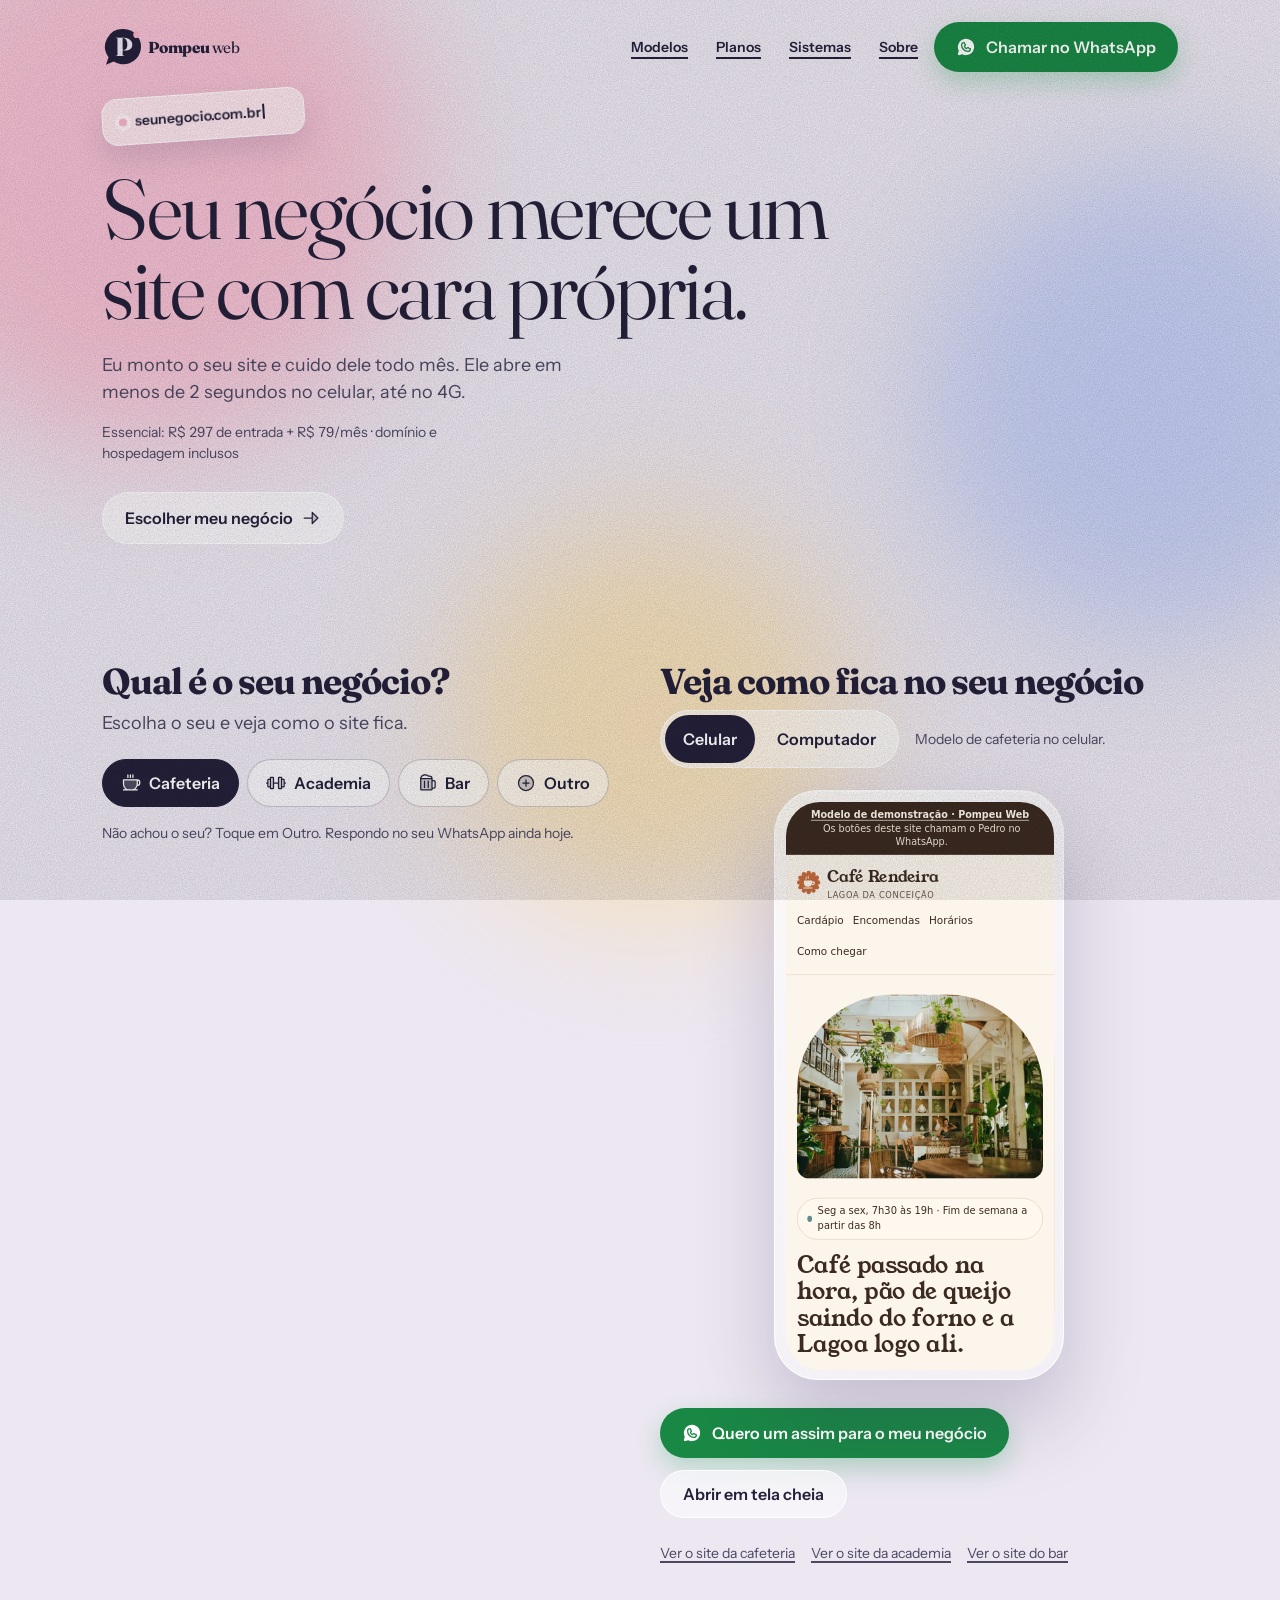
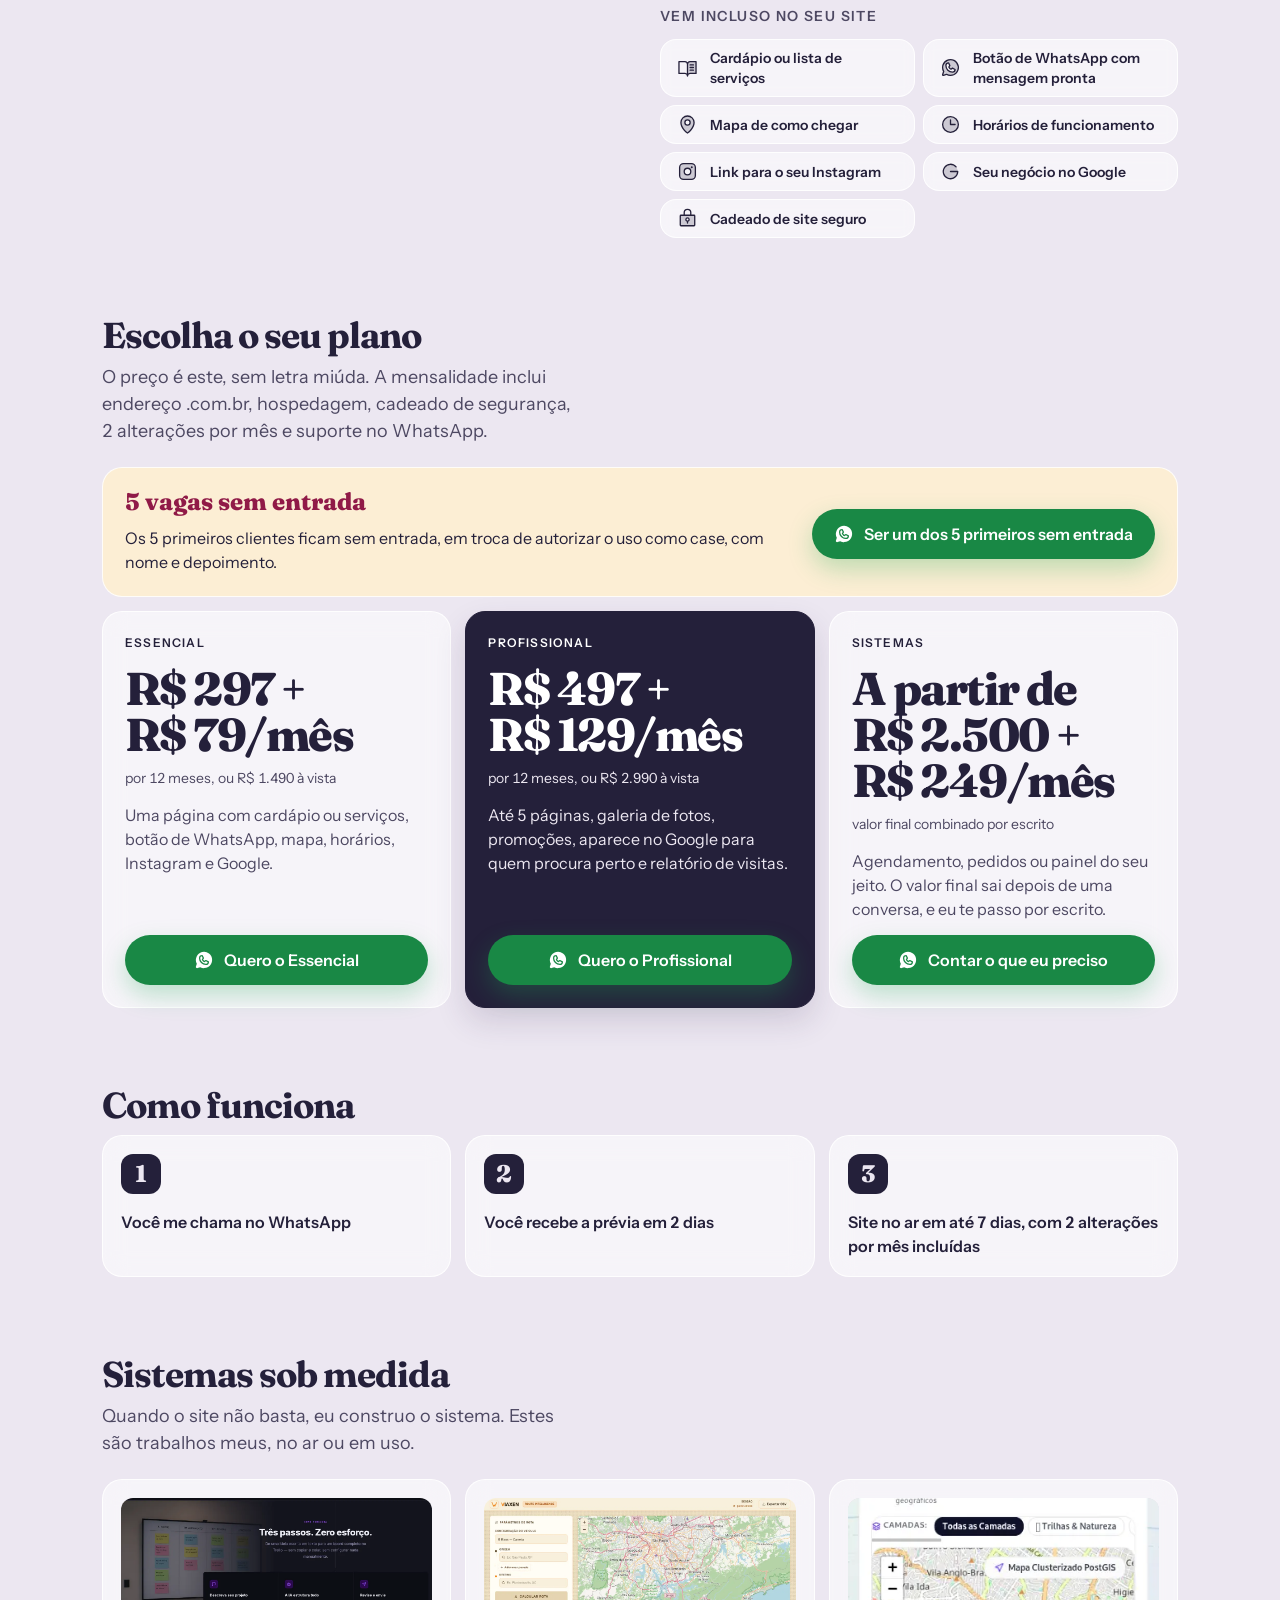
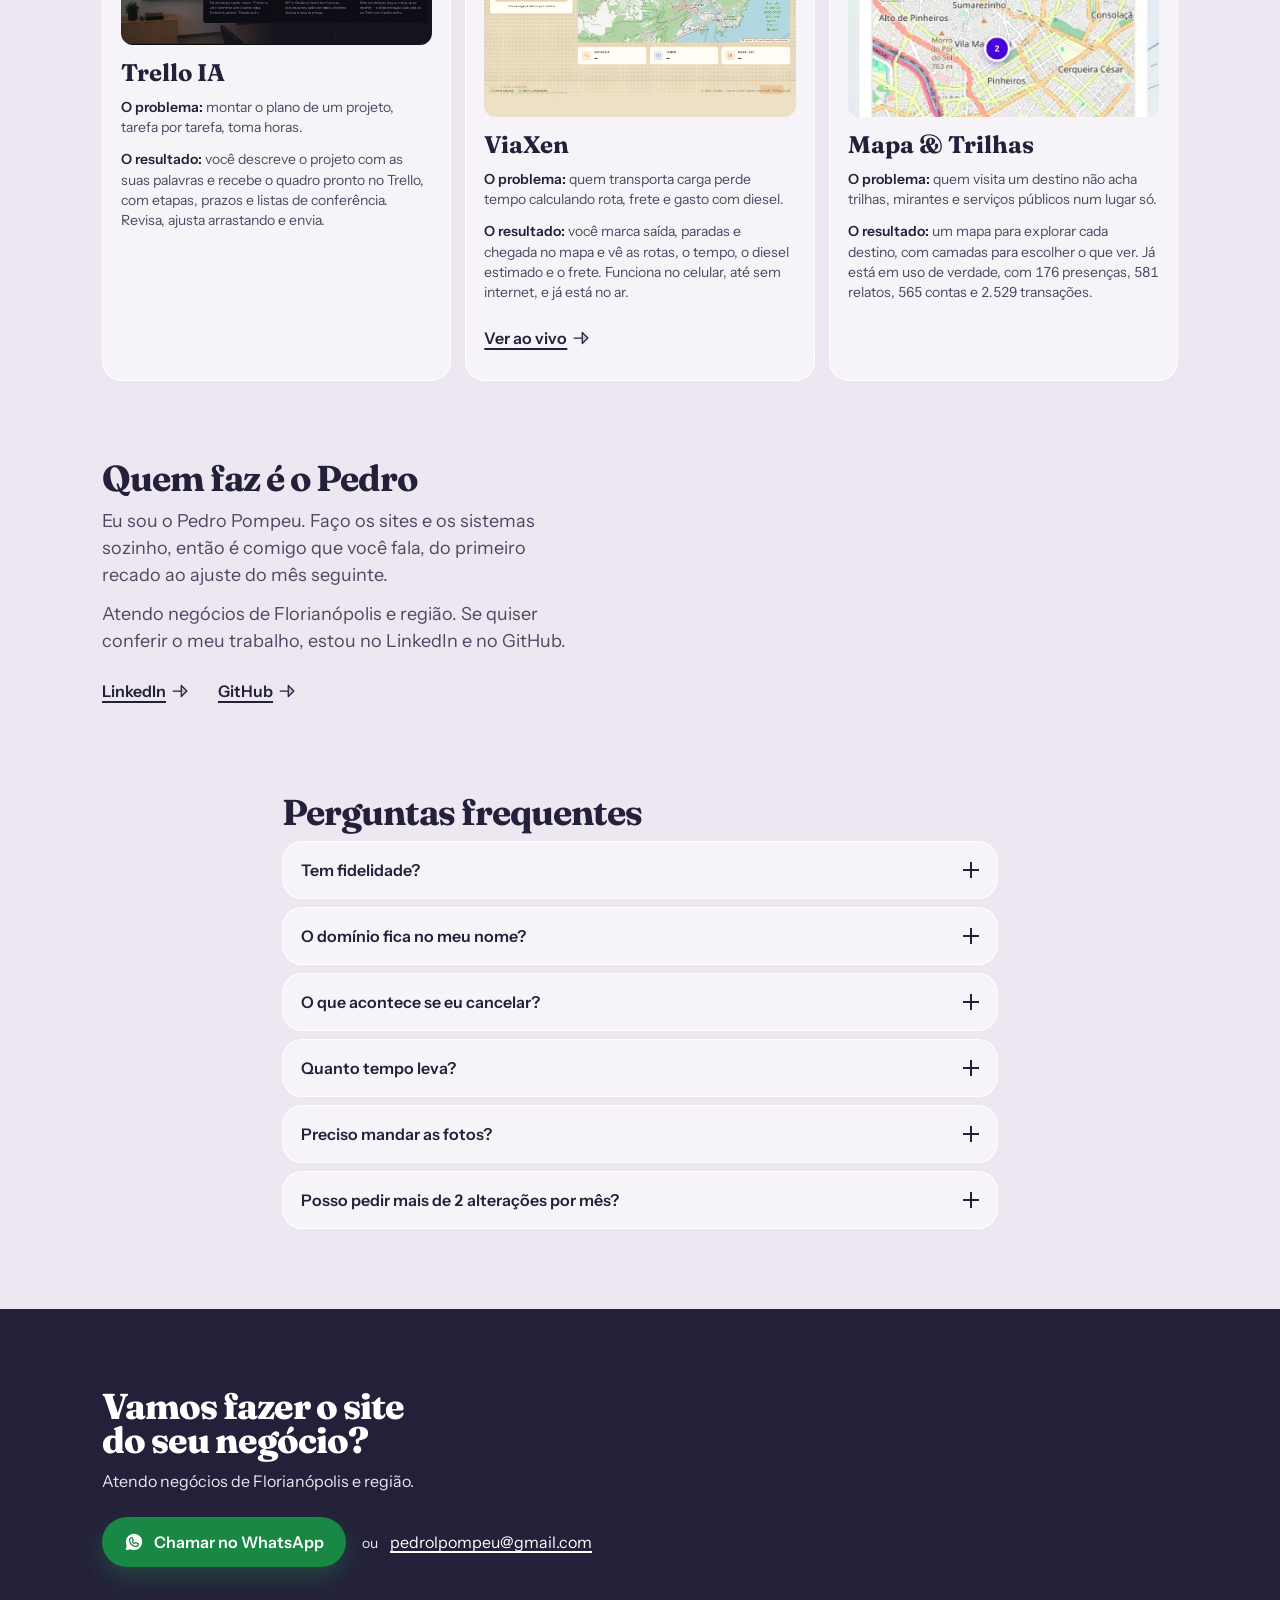
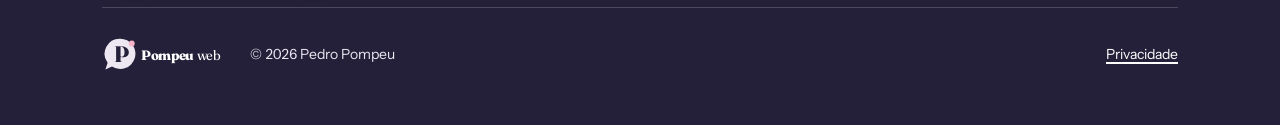
==== commit a19af807: "feat: update Pompeu Web site (Bar da Trindade, mobile preview, cases)" ====
--- a/index.html
+++ b/index.html
@@ -68,7 +68,7 @@
   <div class="segmentos">
     <button type="button" class="segmento" data-segmento="cafeteria" data-modelo="modelos/cafeteria/" data-nome="Café Rendeira" data-local="Lagoa da Conceição"><svg aria-hidden="true" focusable="false" width="20" height="20" xmlns="http://www.w3.org/2000/svg" viewBox="0 0 256 256" fill="currentColor"><path d="M208,88v48a88,88,0,0,1-51.3,80H83.3A88,88,0,0,1,32,136V88Z" opacity="0.2"/><path d="M80,56V24a8,8,0,0,1,16,0V56a8,8,0,0,1-16,0Zm40,8a8,8,0,0,0,8-8V24a8,8,0,0,0-16,0V56A8,8,0,0,0,120,64Zm32,0a8,8,0,0,0,8-8V24a8,8,0,0,0-16,0V56A8,8,0,0,0,152,64Zm96,56v8a40,40,0,0,1-37.51,39.91,96.59,96.59,0,0,1-27,40.09H208a8,8,0,0,1,0,16H32a8,8,0,0,1,0-16H56.54A96.3,96.3,0,0,1,24,136V88a8,8,0,0,1,8-8H208A40,40,0,0,1,248,120ZM200,96H40v40a80.27,80.27,0,0,0,45.12,72h69.76A80.27,80.27,0,0,0,200,136Zm32,24a24,24,0,0,0-16-22.62V136a95.78,95.78,0,0,1-1.2,15A24,24,0,0,0,232,128Z"/></svg><span>Cafeteria</span></button>
     <button type="button" class="segmento" data-segmento="academia" data-modelo="modelos/academia/" data-nome="Força Campeche" data-local="Campeche"><svg aria-hidden="true" focusable="false" width="20" height="20" xmlns="http://www.w3.org/2000/svg" viewBox="0 0 256 256" fill="currentColor"><path d="M96,64V192a8,8,0,0,1-8,8H64a8,8,0,0,1-8-8V64a8,8,0,0,1,8-8H88A8,8,0,0,1,96,64Zm96-8H168a8,8,0,0,0-8,8V192a8,8,0,0,0,8,8h24a8,8,0,0,0,8-8V64A8,8,0,0,0,192,56Z" opacity="0.2"/><path d="M248,120h-8V88a16,16,0,0,0-16-16H208V64a16,16,0,0,0-16-16H168a16,16,0,0,0-16,16v56H104V64A16,16,0,0,0,88,48H64A16,16,0,0,0,48,64v8H32A16,16,0,0,0,16,88v32H8a8,8,0,0,0,0,16h8v32a16,16,0,0,0,16,16H48v8a16,16,0,0,0,16,16H88a16,16,0,0,0,16-16V136h48v56a16,16,0,0,0,16,16h24a16,16,0,0,0,16-16v-8h16a16,16,0,0,0,16-16V136h8a8,8,0,0,0,0-16ZM32,168V88H48v80Zm56,24H64V64H88V192Zm104,0H168V64h24V175.83c0,.06,0,.11,0,.17s0,.12,0,.17V192Zm32-24H208V88h16Z"/></svg><span>Academia</span></button>
-    <button type="button" class="segmento" data-segmento="bar" data-modelo="modelos/bar/" data-nome="Bar do Ribeirão" data-local="Ribeirão da Ilha"><svg aria-hidden="true" focusable="false" width="20" height="20" xmlns="http://www.w3.org/2000/svg" viewBox="0 0 256 256" fill="currentColor"><path d="M192,72V208a8,8,0,0,1-8,8H56a8,8,0,0,1-8-8V72Z" opacity="0.2"/><path d="M104,104v80a8,8,0,0,1-16,0V104a8,8,0,0,1,16,0Zm40-8a8,8,0,0,0-8,8v80a8,8,0,0,0,16,0V104A8,8,0,0,0,144,96Zm96,16v64a24,24,0,0,1-24,24H200v8a16,16,0,0,1-16,16H56a16,16,0,0,1-16-16V72c0-30.88,28.71-56,64-56,16.77,0,32.91,5.8,44.82,16H160a40,40,0,0,1,40,40V88h16A24,24,0,0,1,240,112ZM57,64H182.62A24,24,0,0,0,160,48H145.74a8,8,0,0,1-5.53-2.22C131.06,37,117.87,32,104,32,80.82,32,61.43,45.76,57,64ZM184,208V192.17c0-.06,0-.11,0-.17s0-.11,0-.17V80H56V208H184Zm40-96a8,8,0,0,0-8-8H200v80h16a8,8,0,0,0,8-8Z"/></svg><span>Bar</span></button>
+    <button type="button" class="segmento" data-segmento="bar" data-modelo="modelos/bar/" data-nome="Bar da Trindade" data-local="Trindade"><svg aria-hidden="true" focusable="false" width="20" height="20" xmlns="http://www.w3.org/2000/svg" viewBox="0 0 256 256" fill="currentColor"><path d="M192,72V208a8,8,0,0,1-8,8H56a8,8,0,0,1-8-8V72Z" opacity="0.2"/><path d="M104,104v80a8,8,0,0,1-16,0V104a8,8,0,0,1,16,0Zm40-8a8,8,0,0,0-8,8v80a8,8,0,0,0,16,0V104A8,8,0,0,0,144,96Zm96,16v64a24,24,0,0,1-24,24H200v8a16,16,0,0,1-16,16H56a16,16,0,0,1-16-16V72c0-30.88,28.71-56,64-56,16.77,0,32.91,5.8,44.82,16H160a40,40,0,0,1,40,40V88h16A24,24,0,0,1,240,112ZM57,64H182.62A24,24,0,0,0,160,48H145.74a8,8,0,0,1-5.53-2.22C131.06,37,117.87,32,104,32,80.82,32,61.43,45.76,57,64ZM184,208V192.17c0-.06,0-.11,0-.17s0-.11,0-.17V80H56V208H184Zm40-96a8,8,0,0,0-8-8H200v80h16a8,8,0,0,0,8-8Z"/></svg><span>Bar</span></button>
     <a class="segmento" data-segmento="outro" href="https://wa.me/5553981097510?text=Oi%2C%20Pedro!%20Tenho%20um%20neg%C3%B3cio%20de%20______%20e%20quero%20ver%20como%20ficaria%20o%20meu%20site.%0A%0A(ref%3A%20home-outro)"><svg aria-hidden="true" focusable="false" width="20" height="20" xmlns="http://www.w3.org/2000/svg" viewBox="0 0 256 256" fill="currentColor"><path d="M224,128a96,96,0,1,1-96-96A96,96,0,0,1,224,128Z" opacity="0.2"/><path d="M128,24A104,104,0,1,0,232,128,104.11,104.11,0,0,0,128,24Zm0,192a88,88,0,1,1,88-88A88.1,88.1,0,0,1,128,216Zm48-88a8,8,0,0,1-8,8H136v32a8,8,0,0,1-16,0V136H88a8,8,0,0,1,0-16h32V88a8,8,0,0,1,16,0v32h32A8,8,0,0,1,176,128Z"/></svg><span>Outro</span></a>
   </div>
   <p class="secao-nota">Não achou o seu? Toque em Outro. Respondo no seu WhatsApp ainda hoje.</p>
@@ -169,11 +169,8 @@
       <p><strong>O resultado:</strong> você marca saída, paradas e chegada no mapa e vê as rotas, o tempo, o diesel estimado e o frete. Funciona no celular, até sem internet, e já está no ar.</p>
       <p><a class="link-seta" href="https://via-xen.vercel.app/" target="_blank" rel="noopener">Ver ao vivo <svg aria-hidden="true" focusable="false" width="20" height="20" xmlns="http://www.w3.org/2000/svg" viewBox="0 0 256 256" fill="currentColor"><path d="M216,128l-72,72V56Z" opacity="0.2"/><path d="M221.66,122.34l-72-72A8,8,0,0,0,136,56v64H40a8,8,0,0,0,0,16h96v64a8,8,0,0,0,13.66,5.66l72-72A8,8,0,0,0,221.66,122.34ZM152,180.69V75.31L204.69,128Z"/></svg></a></p>
     </article>
-    <article class="caso caso-dados">
-      <div class="caso-quadros">
-        <img src="assets/img/sistemas/mapa-trilhas.webp" alt="Mapa de trilhas e destinos com camadas para escolher o que ver" width="377" height="815" loading="lazy" decoding="async">
-        <img src="assets/img/sistemas/dados-totais.webp" alt="Totais reais em uso: 176 presenças, 581 relatos, 565 contas e 2.529 transações" width="573" height="253" loading="lazy" decoding="async">
-      </div>
+    <article class="caso caso-mapa">
+      <img src="assets/img/sistemas/mapa-trilhas.webp" alt="Mapa de trilhas e destinos com camadas para escolher o que ver" width="377" height="815" loading="lazy" decoding="async">
       <h3>Mapa &amp; Trilhas</h3>
       <p><strong>O problema:</strong> quem visita um destino não acha trilhas, mirantes e serviços públicos num lugar só.</p>
       <p><strong>O resultado:</strong> um mapa para explorar cada destino, com camadas para escolher o que ver. Já está em uso de verdade, com 176 presenças, 581 relatos, 565 contas e 2.529 transações.</p>
--- a/assets/css/site.css
+++ b/assets/css/site.css
@@ -1118,11 +1118,11 @@
   font-size: var(--fs-corpo);
 }
 
-.caso-quadros {
-  display: grid;
-  grid-template-columns: minmax(0, 2fr) minmax(0, 3fr);
-  align-items: start;
-  gap: var(--esp-gap-inline);
+/* Print em pé (celular): recorta na faixa do mapa para ficar do tamanho dos outros casos. */
+.caso-mapa img {
+  aspect-ratio: 1100 / 773;
+  object-fit: cover;
+  object-position: 50% 70%;
 }
 
 
@@ -1404,10 +1404,6 @@
     grid-template-columns: repeat(2, minmax(0, 1fr));
   }
 
-  .caso-dados {
-    grid-column: 1 / -1;
-  }
-
   .oferta {
     grid-template-columns: minmax(0, 1fr) auto;
     align-items: center;
@@ -1493,10 +1489,6 @@
 
   .casos {
     grid-template-columns: repeat(3, minmax(0, 1fr));
-  }
-
-  .caso-dados {
-    grid-column: auto;
   }
 
   #faq {
